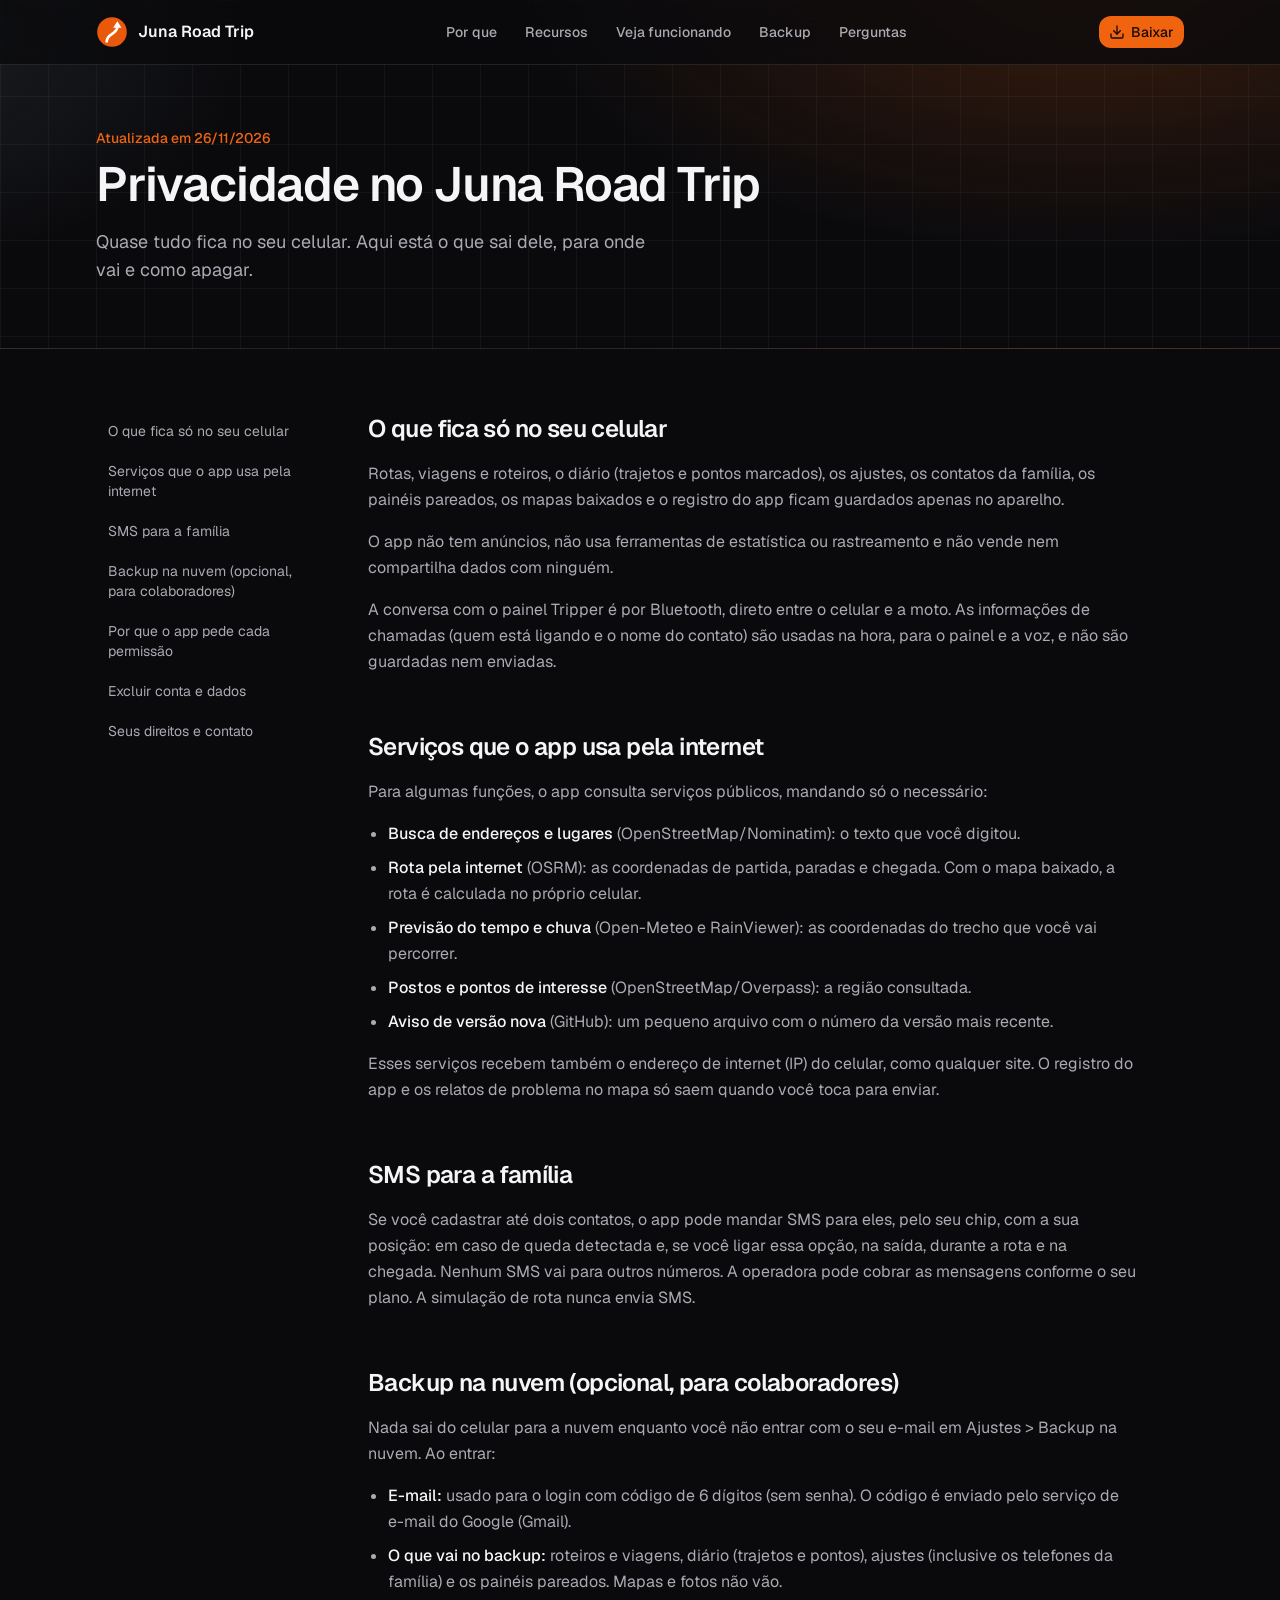
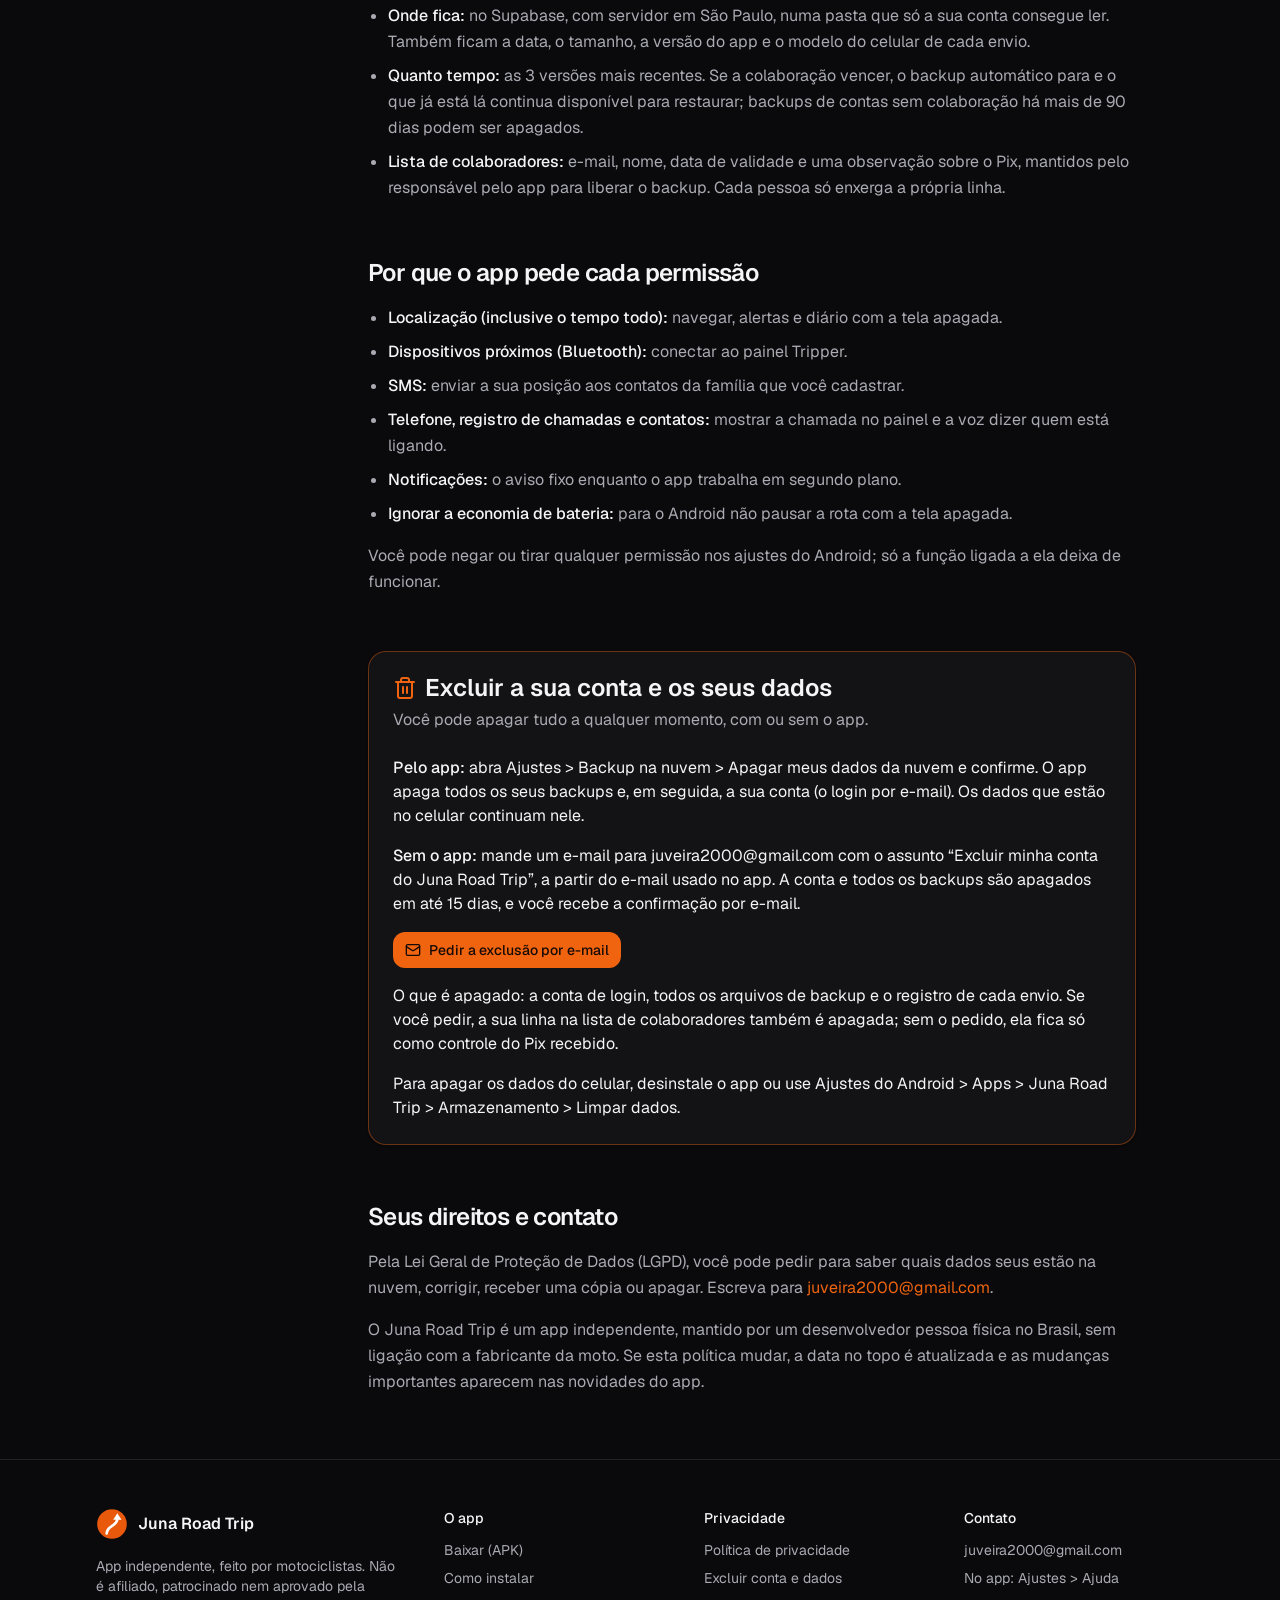
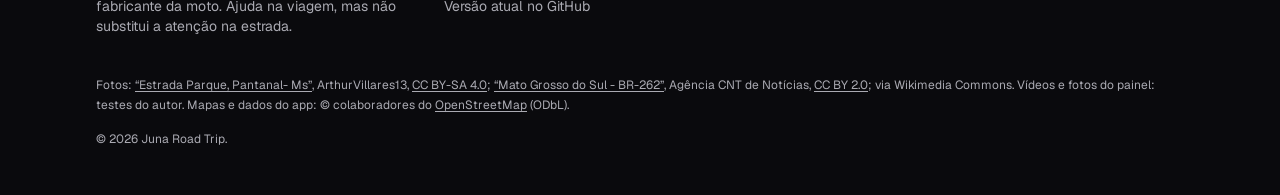
==== privacidade.html @ 1f3a820e "Add files via upload reformulação do layout" ====
<!doctype html>
<html lang="pt-BR" class="dark">
<head>
<meta charset="utf-8">
<meta name="viewport" content="width=device-width, initial-scale=1">
<title>Privacidade — Juna Road Trip</title>
<meta name="description" content="Política de privacidade do app Juna Road Trip e como excluir a sua conta e os seus dados da nuvem.">
<meta name="theme-color" content="#18181b">
<link rel="icon" href="data:image/svg+xml,%3Csvg xmlns='http://www.w3.org/2000/svg' viewBox='0 0 108 108'%3E%3Ccircle cx='54' cy='54' r='50' fill='%23E8590C'/%3E%3Cpath d='M36 86C36 58 72 62 72 36' stroke='%23fff' stroke-width='9' stroke-linecap='round' fill='none'/%3E%3Cpath d='M72 18 86 40H58Z' fill='%23fff'/%3E%3C/svg%3E">
  <script type="module" crossorigin src="./assets/privacidade-BtOsn83S.js"></script>
  <link rel="modulepreload" crossorigin href="./assets/Layout-C4u1vUC3.js">
  <link rel="stylesheet" crossorigin href="./assets/Layout-CtLMhdAZ.css">
</head>
<body>
<div id="root"></div>
<noscript><p style="padding:2rem;font-family:sans-serif">Ative o JavaScript para ler a política. Para excluir a sua conta, escreva para juveira2000@gmail.com com o assunto "Excluir minha conta do Juna Road Trip".</p></noscript>
</body>
</html>
---- assets/Layout-CtLMhdAZ.css ----
@layer properties{@supports (((-webkit-hyphens:none)) and (not (margin-trim:block))) or ((-moz-orient:inline) and (not (color:rgb(from red r g b)))){*,:before,:after,::backdrop{--tw-translate-x:0;--tw-translate-y:0;--tw-translate-z:0;--tw-rotate-x:initial;--tw-rotate-y:initial;--tw-rotate-z:initial;--tw-skew-x:initial;--tw-skew-y:initial;--tw-space-y-reverse:0;--tw-border-style:solid;--tw-leading:initial;--tw-font-weight:initial;--tw-tracking:initial;--tw-shadow:0 0 #0000;--tw-shadow-color:initial;--tw-shadow-alpha:100%;--tw-inset-shadow:0 0 #0000;--tw-inset-shadow-color:initial;--tw-inset-shadow-alpha:100%;--tw-ring-color:initial;--tw-ring-shadow:0 0 #0000;--tw-inset-ring-color:initial;--tw-inset-ring-shadow:0 0 #0000;--tw-ring-inset:initial;--tw-ring-offset-width:0px;--tw-ring-offset-color:#fff;--tw-ring-offset-shadow:0 0 #0000;--tw-outline-style:solid;--tw-blur:initial;--tw-brightness:initial;--tw-contrast:initial;--tw-grayscale:initial;--tw-hue-rotate:initial;--tw-invert:initial;--tw-opacity:initial;--tw-saturate:initial;--tw-sepia:initial;--tw-drop-shadow:initial;--tw-drop-shadow-color:initial;--tw-drop-shadow-alpha:100%;--tw-drop-shadow-size:initial;--tw-backdrop-blur:initial;--tw-backdrop-brightness:initial;--tw-backdrop-contrast:initial;--tw-backdrop-grayscale:initial;--tw-backdrop-hue-rotate:initial;--tw-backdrop-invert:initial;--tw-backdrop-opacity:initial;--tw-backdrop-saturate:initial;--tw-backdrop-sepia:initial;--tw-duration:initial;--tw-scale-x:1;--tw-scale-y:1;--tw-scale-z:1;--tw-content:"";--tw-animation-delay:0s;--tw-animation-direction:normal;--tw-animation-duration:initial;--tw-animation-fill-mode:none;--tw-animation-iteration-count:1;--tw-enter-blur:0;--tw-enter-opacity:1;--tw-enter-rotate:0;--tw-enter-scale:1;--tw-enter-translate-x:0;--tw-enter-translate-y:0;--tw-exit-blur:0;--tw-exit-opacity:1;--tw-exit-rotate:0;--tw-exit-scale:1;--tw-exit-translate-x:0;--tw-exit-translate-y:0}}}@layer theme{:root,:host{--font-mono:ui-monospace, SFMono-Regular, Menlo, Monaco, Consolas, "Liberation Mono", "Courier New", monospace;--color-zinc-800:oklch(27.4% .006 286.033);--color-black:#000;--color-white:#fff;--spacing:.25rem;--container-xs:20rem;--container-sm:24rem;--container-lg:32rem;--container-xl:36rem;--container-2xl:42rem;--container-3xl:48rem;--container-6xl:72rem;--text-xs:.75rem;--text-xs--line-height:calc(1 / .75);--text-sm:.875rem;--text-sm--line-height:calc(1.25 / .875);--text-base:1rem;--text-base--line-height: 1.5 ;--text-lg:1.125rem;--text-lg--line-height:calc(1.75 / 1.125);--text-xl:1.25rem;--text-xl--line-height:calc(1.75 / 1.25);--text-2xl:1.5rem;--text-2xl--line-height:calc(2 / 1.5);--text-3xl:1.875rem;--text-3xl--line-height: 1.2 ;--text-4xl:2.25rem;--text-4xl--line-height:calc(2.5 / 2.25);--text-5xl:3rem;--text-5xl--line-height:1;--text-6xl:3.75rem;--text-6xl--line-height:1;--font-weight-normal:400;--font-weight-medium:500;--font-weight-semibold:600;--tracking-tight:-.025em;--leading-relaxed:1.625;--radius-3xl:1.5rem;--drop-shadow-2xl:0 25px 25px #00000026;--blur-lg:16px;--blur-3xl:64px;--default-transition-duration:.15s;--default-transition-timing-function:cubic-bezier(.4, 0, .2, 1);--default-font-family:"Geist Variable", ui-sans-serif, system-ui, sans-serif;--default-mono-font-family:var(--font-mono)}}@layer base{*,:after,:before,::backdrop{box-sizing:border-box;border:0 solid;margin:0;padding:0}::file-selector-button{box-sizing:border-box;border:0 solid;margin:0;padding:0}html,:host{-webkit-text-size-adjust:100%;tab-size:4;line-height:1.5;font-family:var(--default-font-family,-apple-system, BlinkMacSystemFont, "Segoe UI", Roboto, "Helvetica Neue", "Noto Sans", Arial, sans-serif, "Apple Color Emoji", "Segoe UI Emoji", "Segoe UI Symbol", "Noto Color Emoji");font-feature-settings:var(--default-font-feature-settings,normal);font-variation-settings:var(--default-font-variation-settings,normal);-webkit-tap-highlight-color:transparent}hr{height:0;color:inherit;border-top-width:1px}abbr:where([title]){-webkit-text-decoration:underline dotted;text-decoration:underline dotted}h1,h2,h3,h4,h5,h6{font-size:inherit;font-weight:inherit}a{color:inherit;-webkit-text-decoration:inherit;text-decoration:inherit}b,strong{font-weight:bolder}code,kbd,samp,pre{font-family:var(--default-mono-font-family,ui-monospace, SFMono-Regular, Menlo, Monaco, Consolas, "Liberation Mono", "Courier New", monospace);font-feature-settings:var(--default-mono-font-feature-settings,normal);font-variation-settings:var(--default-mono-font-variation-settings,normal);font-size:1em}small{font-size:80%}sub,sup{vertical-align:baseline;font-size:75%;line-height:0;position:relative}sub{bottom:-.25em}sup{top:-.5em}table{text-indent:0;border-color:inherit;border-collapse:collapse}:-moz-focusring:where(:not(iframe)){outline:auto}progress{vertical-align:baseline}summary{display:list-item}ol,ul,menu{list-style:none}img,svg,video,canvas,audio,iframe,embed,object{vertical-align:middle;display:block}img,video{max-width:100%;height:auto}button,input,select,optgroup,textarea{font:inherit;font-feature-settings:inherit;font-variation-settings:inherit;letter-spacing:inherit;color:inherit;opacity:1;background-color:#0000;border-radius:0}::file-selector-button{font:inherit;font-feature-settings:inherit;font-variation-settings:inherit;letter-spacing:inherit;color:inherit;opacity:1;background-color:#0000;border-radius:0}:where(select:is([multiple],[size])) optgroup{font-weight:bolder}:where(select:is([multiple],[size])) optgroup option{padding-inline-start:20px}::file-selector-button{margin-inline-end:4px}::placeholder{opacity:1}@supports (not ((-webkit-appearance:-apple-pay-button))) or (contain-intrinsic-size:1px){::placeholder{color:currentColor}@supports (color:color-mix(in lab,red,red)){::placeholder{color:color-mix(in oklab,currentcolor 50%,transparent)}}}textarea{resize:vertical}::-webkit-search-decoration{-webkit-appearance:none}::-webkit-date-and-time-value{min-height:1lh;text-align:inherit}::-webkit-datetime-edit{display:inline-flex}::-webkit-datetime-edit-fields-wrapper{padding:0}::-webkit-datetime-edit{padding-block:0}::-webkit-datetime-edit-year-field{padding-block:0}::-webkit-datetime-edit-month-field{padding-block:0}::-webkit-datetime-edit-day-field{padding-block:0}::-webkit-datetime-edit-hour-field{padding-block:0}::-webkit-datetime-edit-minute-field{padding-block:0}::-webkit-datetime-edit-second-field{padding-block:0}::-webkit-datetime-edit-millisecond-field{padding-block:0}::-webkit-datetime-edit-meridiem-field{padding-block:0}::-webkit-calendar-picker-indicator{line-height:1}:-moz-ui-invalid{box-shadow:none}button,input:where([type=button],[type=reset],[type=submit]){appearance:button}::file-selector-button{appearance:button}::-webkit-inner-spin-button{height:auto}::-webkit-outer-spin-button{height:auto}[hidden]:where(:not([hidden=until-found])){display:none!important}*{border-color:var(--border);outline-color:var(--ring)}@supports (color:color-mix(in lab,red,red)){*{outline-color:color-mix(in oklab,var(--ring) 50%,transparent)}}html{scroll-behavior:smooth;scroll-padding-top:5rem}body{background-color:var(--background);color:var(--foreground);-webkit-font-smoothing:antialiased;-moz-osx-font-smoothing:grayscale;font-feature-settings:"ss01","cv11"}::selection{background-color:var(--primary);color:var(--primary-foreground)}}@layer components;@layer utilities{.\@container\/card-header{container:card-header/inline-size}.pointer-events-none{pointer-events:none}.absolute{position:absolute}.fixed{position:fixed}.relative{position:relative}.sticky{position:sticky}.inset-6{inset:calc(var(--spacing) * 6)}.inset-x-0{inset-inline:0}.top-0{top:0}.top-24{top:calc(var(--spacing) * 24)}.z-50{z-index:50}.col-start-2{grid-column-start:2}.row-span-2{grid-row:span 2/span 2}.row-start-1{grid-row-start:1}.mx-auto{margin-inline:auto}.mt-0\.5{margin-top:calc(var(--spacing) * .5)}.mt-1{margin-top:var(--spacing)}.mt-2{margin-top:calc(var(--spacing) * 2)}.mt-3{margin-top:calc(var(--spacing) * 3)}.mt-4{margin-top:calc(var(--spacing) * 4)}.mt-5{margin-top:calc(var(--spacing) * 5)}.mt-6{margin-top:calc(var(--spacing) * 6)}.mt-8{margin-top:calc(var(--spacing) * 8)}.mt-10{margin-top:calc(var(--spacing) * 10)}.mt-12{margin-top:calc(var(--spacing) * 12)}.mt-auto{margin-top:auto}.mb-2{margin-bottom:calc(var(--spacing) * 2)}.mb-3{margin-bottom:calc(var(--spacing) * 3)}.mb-4{margin-bottom:calc(var(--spacing) * 4)}.mb-6{margin-bottom:calc(var(--spacing) * 6)}.block{display:block}.flex{display:flex}.grid{display:grid}.hidden{display:none}.inline-flex{display:inline-flex}.aspect-\[9\/16\]{aspect-ratio:9/16}.aspect-\[16\/10\]{aspect-ratio:16/10}.aspect-square{aspect-ratio:1}.size-4{width:calc(var(--spacing) * 4);height:calc(var(--spacing) * 4)}.size-5{width:calc(var(--spacing) * 5);height:calc(var(--spacing) * 5)}.size-6{width:calc(var(--spacing) * 6);height:calc(var(--spacing) * 6)}.size-8{width:calc(var(--spacing) * 8);height:calc(var(--spacing) * 8)}.size-9{width:calc(var(--spacing) * 9);height:calc(var(--spacing) * 9)}.size-10{width:calc(var(--spacing) * 10);height:calc(var(--spacing) * 10)}.size-11{width:calc(var(--spacing) * 11);height:calc(var(--spacing) * 11)}.size-12{width:calc(var(--spacing) * 12);height:calc(var(--spacing) * 12)}.size-14{width:calc(var(--spacing) * 14);height:calc(var(--spacing) * 14)}.h-6{height:calc(var(--spacing) * 6)}.h-8{height:calc(var(--spacing) * 8)}.h-9{height:calc(var(--spacing) * 9)}.h-10{height:calc(var(--spacing) * 10)}.h-11{height:calc(var(--spacing) * 11)}.h-12{height:calc(var(--spacing) * 12)}.h-16{height:calc(var(--spacing) * 16)}.h-\[calc\(100\%-1px\)\]{height:calc(100% - 1px)}.h-auto{height:auto}.min-h-12{min-height:calc(var(--spacing) * 12)}.w-fit{width:fit-content}.w-full{width:100%}.max-w-2xl{max-width:var(--container-2xl)}.max-w-3xl{max-width:var(--container-3xl)}.max-w-6xl{max-width:var(--container-6xl)}.max-w-\[17rem\]{max-width:17rem}.max-w-\[22rem\]{max-width:22rem}.max-w-lg{max-width:var(--container-lg)}.max-w-sm{max-width:var(--container-sm)}.max-w-xl{max-width:var(--container-xl)}.max-w-xs{max-width:var(--container-xs)}.flex-1{flex:1}.shrink-0{flex-shrink:0}.translate-y-0\.5{--tw-translate-y:calc(var(--spacing) * .5);translate:var(--tw-translate-x) var(--tw-translate-y)}.transform{transform:var(--tw-rotate-x, ) var(--tw-rotate-y, ) var(--tw-rotate-z, ) var(--tw-skew-x, ) var(--tw-skew-y, )}.scroll-mt-20{scroll-margin-top:calc(var(--spacing) * 20)}.scroll-mt-24{scroll-margin-top:calc(var(--spacing) * 24)}.auto-rows-min{grid-auto-rows:min-content}.grid-cols-2{grid-template-columns:repeat(2,minmax(0,1fr))}.grid-rows-\[auto_auto\]{grid-template-rows:auto auto}.flex-col{flex-direction:column}.flex-wrap{flex-wrap:wrap}.place-items-center{place-items:center}.items-center{align-items:center}.items-start{align-items:flex-start}.justify-between{justify-content:space-between}.justify-center{justify-content:center}.justify-start{justify-content:flex-start}.gap-1{gap:var(--spacing)}.gap-1\.5{gap:calc(var(--spacing) * 1.5)}.gap-2{gap:calc(var(--spacing) * 2)}.gap-2\.5{gap:calc(var(--spacing) * 2.5)}.gap-3{gap:calc(var(--spacing) * 3)}.gap-4{gap:calc(var(--spacing) * 4)}.gap-5{gap:calc(var(--spacing) * 5)}.gap-6{gap:calc(var(--spacing) * 6)}.gap-8{gap:calc(var(--spacing) * 8)}.gap-10{gap:calc(var(--spacing) * 10)}.gap-12{gap:calc(var(--spacing) * 12)}:where(.space-y-1>:not(:last-child)){--tw-space-y-reverse:0;margin-block-start:calc(var(--spacing) * var(--tw-space-y-reverse));margin-block-end:calc(var(--spacing) * calc(1 - var(--tw-space-y-reverse)))}:where(.space-y-2>:not(:last-child)){--tw-space-y-reverse:0;margin-block-start:calc(calc(var(--spacing) * 2) * var(--tw-space-y-reverse));margin-block-end:calc(calc(var(--spacing) * 2) * calc(1 - var(--tw-space-y-reverse)))}:where(.space-y-4>:not(:last-child)){--tw-space-y-reverse:0;margin-block-start:calc(calc(var(--spacing) * 4) * var(--tw-space-y-reverse));margin-block-end:calc(calc(var(--spacing) * 4) * calc(1 - var(--tw-space-y-reverse)))}:where(.space-y-5>:not(:last-child)){--tw-space-y-reverse:0;margin-block-start:calc(calc(var(--spacing) * 5) * var(--tw-space-y-reverse));margin-block-end:calc(calc(var(--spacing) * 5) * calc(1 - var(--tw-space-y-reverse)))}:where(.space-y-14>:not(:last-child)){--tw-space-y-reverse:0;margin-block-start:calc(calc(var(--spacing) * 14) * var(--tw-space-y-reverse));margin-block-end:calc(calc(var(--spacing) * 14) * calc(1 - var(--tw-space-y-reverse)))}.self-start{align-self:flex-start}.justify-self-end{justify-self:flex-end}.truncate{text-overflow:ellipsis;white-space:nowrap;overflow:hidden}.overflow-hidden{overflow:hidden}.rounded-2xl{border-radius:calc(var(--radius) + 10px)}.rounded-3xl{border-radius:var(--radius-3xl)}.rounded-\[1\.8rem\]{border-radius:1.8rem}.rounded-\[2\.5rem\]{border-radius:2.5rem}.rounded-full{border-radius:2147483647px}.rounded-lg{border-radius:var(--radius)}.rounded-md{border-radius:calc(var(--radius) - 2px)}.rounded-xl{border-radius:calc(var(--radius) + 4px)}.border{border-style:var(--tw-border-style);border-width:1px}.border-8{border-style:var(--tw-border-style);border-width:8px}.border-\[10px\]{border-style:var(--tw-border-style);border-width:10px}.border-y{border-block-style:var(--tw-border-style);border-block-width:1px}.border-t{border-top-style:var(--tw-border-style);border-top-width:1px}.border-b{border-bottom-style:var(--tw-border-style);border-bottom-width:1px}.border-border{border-color:var(--border)}.border-card{border-color:var(--card)}.border-primary,.border-primary\/40{border-color:var(--primary)}@supports (color:color-mix(in lab,red,red)){.border-primary\/40{border-color:color-mix(in oklab,var(--primary) 40%,transparent)}}.border-transparent{border-color:#0000}.border-zinc-800{border-color:var(--color-zinc-800)}.bg-background,.bg-background\/75{background-color:var(--background)}@supports (color:color-mix(in lab,red,red)){.bg-background\/75{background-color:color-mix(in oklab,var(--background) 75%,transparent)}}.bg-black{background-color:var(--color-black)}.bg-card,.bg-card\/40{background-color:var(--card)}@supports (color:color-mix(in lab,red,red)){.bg-card\/40{background-color:color-mix(in oklab,var(--card) 40%,transparent)}}.bg-destructive,.bg-destructive\/15{background-color:var(--destructive)}@supports (color:color-mix(in lab,red,red)){.bg-destructive\/15{background-color:color-mix(in oklab,var(--destructive) 15%,transparent)}}.bg-muted{background-color:var(--muted)}.bg-primary,.bg-primary\/10{background-color:var(--primary)}@supports (color:color-mix(in lab,red,red)){.bg-primary\/10{background-color:color-mix(in oklab,var(--primary) 10%,transparent)}}.bg-primary\/15{background-color:var(--primary)}@supports (color:color-mix(in lab,red,red)){.bg-primary\/15{background-color:color-mix(in oklab,var(--primary) 15%,transparent)}}.bg-primary\/25{background-color:var(--primary)}@supports (color:color-mix(in lab,red,red)){.bg-primary\/25{background-color:color-mix(in oklab,var(--primary) 25%,transparent)}}.bg-secondary{background-color:var(--secondary)}.bg-transparent{background-color:#0000}.object-cover{object-fit:cover}.p-1{padding:var(--spacing)}.p-4{padding:calc(var(--spacing) * 4)}.p-5{padding:calc(var(--spacing) * 5)}.p-\[3px\]{padding:3px}.px-2{padding-inline:calc(var(--spacing) * 2)}.px-3{padding-inline:calc(var(--spacing) * 3)}.px-4{padding-inline:calc(var(--spacing) * 4)}.px-5{padding-inline:calc(var(--spacing) * 5)}.px-6{padding-inline:calc(var(--spacing) * 6)}.px-7{padding-inline:calc(var(--spacing) * 7)}.py-0\.5{padding-block:calc(var(--spacing) * .5)}.py-1{padding-block:var(--spacing)}.py-2{padding-block:calc(var(--spacing) * 2)}.py-3{padding-block:calc(var(--spacing) * 3)}.py-4{padding-block:calc(var(--spacing) * 4)}.py-5{padding-block:calc(var(--spacing) * 5)}.py-6{padding-block:calc(var(--spacing) * 6)}.py-12{padding-block:calc(var(--spacing) * 12)}.py-16{padding-block:calc(var(--spacing) * 16)}.py-20{padding-block:calc(var(--spacing) * 20)}.pt-0{padding-top:0}.pt-28{padding-top:calc(var(--spacing) * 28)}.pt-32{padding-top:calc(var(--spacing) * 32)}.pb-4{padding-bottom:calc(var(--spacing) * 4)}.pb-16{padding-bottom:calc(var(--spacing) * 16)}.pb-20{padding-bottom:calc(var(--spacing) * 20)}.text-center{text-align:center}.text-left{text-align:left}.font-mono{font-family:var(--font-mono)}.text-2xl{font-size:var(--text-2xl);line-height:var(--tw-leading,var(--text-2xl--line-height))}.text-3xl{font-size:var(--text-3xl);line-height:var(--tw-leading,var(--text-3xl--line-height))}.text-4xl{font-size:var(--text-4xl);line-height:var(--tw-leading,var(--text-4xl--line-height))}.text-base{font-size:var(--text-base);line-height:var(--tw-leading,var(--text-base--line-height))}.text-lg{font-size:var(--text-lg);line-height:var(--tw-leading,var(--text-lg--line-height))}.text-sm{font-size:var(--text-sm);line-height:var(--tw-leading,var(--text-sm--line-height))}.text-xs{font-size:var(--text-xs);line-height:var(--tw-leading,var(--text-xs--line-height))}.leading-none{--tw-leading:1;line-height:1}.leading-relaxed{--tw-leading:var(--leading-relaxed);line-height:var(--leading-relaxed)}.font-medium{--tw-font-weight:var(--font-weight-medium);font-weight:var(--font-weight-medium)}.font-normal{--tw-font-weight:var(--font-weight-normal);font-weight:var(--font-weight-normal)}.font-semibold{--tw-font-weight:var(--font-weight-semibold);font-weight:var(--font-weight-semibold)}.tracking-tight{--tw-tracking:var(--tracking-tight);letter-spacing:var(--tracking-tight)}.text-balance{text-wrap:balance}.text-pretty{text-wrap:pretty}.break-all{word-break:break-all}.whitespace-nowrap{white-space:nowrap}.text-card-foreground{color:var(--card-foreground)}.text-destructive{color:var(--destructive)}.text-foreground,.text-foreground\/60{color:var(--foreground)}@supports (color:color-mix(in lab,red,red)){.text-foreground\/60{color:color-mix(in oklab,var(--foreground) 60%,transparent)}}.text-foreground\/80{color:var(--foreground)}@supports (color:color-mix(in lab,red,red)){.text-foreground\/80{color:color-mix(in oklab,var(--foreground) 80%,transparent)}}.text-muted-foreground{color:var(--muted-foreground)}.text-primary{color:var(--primary)}.text-primary-foreground{color:var(--primary-foreground)}.text-secondary-foreground{color:var(--secondary-foreground)}.text-white{color:var(--color-white)}.underline{text-decoration-line:underline}.underline-offset-2{text-underline-offset:2px}.underline-offset-4{text-underline-offset:4px}.shadow-2xl{--tw-shadow:0 25px 50px -12px var(--tw-shadow-color,#00000040);box-shadow:var(--tw-inset-shadow),var(--tw-inset-ring-shadow),var(--tw-ring-offset-shadow),var(--tw-ring-shadow),var(--tw-shadow)}.shadow-sm{--tw-shadow:0 1px 3px 0 var(--tw-shadow-color,#0000001a), 0 1px 2px -1px var(--tw-shadow-color,#0000001a);box-shadow:var(--tw-inset-shadow),var(--tw-inset-ring-shadow),var(--tw-ring-offset-shadow),var(--tw-ring-shadow),var(--tw-shadow)}.shadow-xs{--tw-shadow:0 1px 2px 0 var(--tw-shadow-color,#0000000d);box-shadow:var(--tw-inset-shadow),var(--tw-inset-ring-shadow),var(--tw-ring-offset-shadow),var(--tw-ring-shadow),var(--tw-shadow)}.ring-1{--tw-ring-shadow:var(--tw-ring-inset, ) 0 0 0 calc(1px + var(--tw-ring-offset-width)) var(--tw-ring-color,currentcolor);box-shadow:var(--tw-inset-shadow),var(--tw-inset-ring-shadow),var(--tw-ring-offset-shadow),var(--tw-ring-shadow),var(--tw-shadow)}.ring-primary\/40{--tw-ring-color:var(--primary)}@supports (color:color-mix(in lab,red,red)){.ring-primary\/40{--tw-ring-color:color-mix(in oklab, var(--primary) 40%, transparent)}}.ring-white\/10{--tw-ring-color:#ffffff1a}@supports (color:color-mix(in lab,red,red)){.ring-white\/10{--tw-ring-color:color-mix(in oklab, var(--color-white) 10%, transparent)}}.outline{outline-style:var(--tw-outline-style);outline-width:1px}.blur-3xl{--tw-blur:blur(var(--blur-3xl));filter:var(--tw-blur, ) var(--tw-brightness, ) var(--tw-contrast, ) var(--tw-grayscale, ) var(--tw-hue-rotate, ) var(--tw-invert, ) var(--tw-saturate, ) var(--tw-sepia, ) var(--tw-drop-shadow, )}.drop-shadow-2xl{--tw-drop-shadow-size:drop-shadow(0 25px 25px var(--tw-drop-shadow-color,#00000026));--tw-drop-shadow:drop-shadow(var(--drop-shadow-2xl));filter:var(--tw-blur, ) var(--tw-brightness, ) var(--tw-contrast, ) var(--tw-grayscale, ) var(--tw-hue-rotate, ) var(--tw-invert, ) var(--tw-saturate, ) var(--tw-sepia, ) var(--tw-drop-shadow, )}.backdrop-blur-lg{--tw-backdrop-blur:blur(var(--blur-lg));-webkit-backdrop-filter:var(--tw-backdrop-blur, ) var(--tw-backdrop-brightness, ) var(--tw-backdrop-contrast, ) var(--tw-backdrop-grayscale, ) var(--tw-backdrop-hue-rotate, ) var(--tw-backdrop-invert, ) var(--tw-backdrop-opacity, ) var(--tw-backdrop-saturate, ) var(--tw-backdrop-sepia, );backdrop-filter:var(--tw-backdrop-blur, ) var(--tw-backdrop-brightness, ) var(--tw-backdrop-contrast, ) var(--tw-backdrop-grayscale, ) var(--tw-backdrop-hue-rotate, ) var(--tw-backdrop-invert, ) var(--tw-backdrop-opacity, ) var(--tw-backdrop-saturate, ) var(--tw-backdrop-sepia, )}.transition-\[color\,box-shadow\]{transition-property:color,box-shadow;transition-timing-function:var(--tw-ease,var(--default-transition-timing-function));transition-duration:var(--tw-duration,var(--default-transition-duration))}.transition-all{transition-property:all;transition-timing-function:var(--tw-ease,var(--default-transition-timing-function));transition-duration:var(--tw-duration,var(--default-transition-duration))}.transition-colors{transition-property:color,background-color,border-color,outline-color,text-decoration-color,fill,stroke,--tw-gradient-from,--tw-gradient-via,--tw-gradient-to;transition-timing-function:var(--tw-ease,var(--default-transition-timing-function));transition-duration:var(--tw-duration,var(--default-transition-duration))}.transition-transform{transition-property:transform,translate,scale,rotate;transition-timing-function:var(--tw-ease,var(--default-transition-timing-function));transition-duration:var(--tw-duration,var(--default-transition-duration))}.duration-200{--tw-duration:.2s;transition-duration:.2s}.outline-none{--tw-outline-style:none;outline-style:none}@media(hover:hover){:is(:where(.group):hover .group-hover\:scale-110){--tw-scale-x:110%;--tw-scale-y:110%;--tw-scale-z:110%;scale:var(--tw-scale-x) var(--tw-scale-y)}}:is(:where(.group\/tabs)[data-orientation=horizontal] .group-data-\[orientation\=horizontal\]\/tabs\:h-9){height:calc(var(--spacing) * 9)}:is(:where(.group\/tabs)[data-orientation=vertical] .group-data-\[orientation\=vertical\]\/tabs\:h-fit){height:fit-content}:is(:where(.group\/tabs)[data-orientation=vertical] .group-data-\[orientation\=vertical\]\/tabs\:w-full){width:100%}:is(:where(.group\/tabs)[data-orientation=vertical] .group-data-\[orientation\=vertical\]\/tabs\:flex-col){flex-direction:column}:is(:where(.group\/tabs)[data-orientation=vertical] .group-data-\[orientation\=vertical\]\/tabs\:justify-start){justify-content:flex-start}:is(:where(.group\/tabs-list)[data-variant=line] .group-data-\[variant\=line\]\/tabs-list\:bg-transparent){background-color:#0000}.after\:absolute:after{content:var(--tw-content);position:absolute}.after\:bg-foreground:after{content:var(--tw-content);background-color:var(--foreground)}.after\:opacity-0:after{content:var(--tw-content);opacity:0}.after\:transition-opacity:after{content:var(--tw-content);transition-property:opacity;transition-timing-function:var(--tw-ease,var(--default-transition-timing-function));transition-duration:var(--tw-duration,var(--default-transition-duration))}:is(:where(.group\/tabs)[data-orientation=horizontal] .group-data-\[orientation\=horizontal\]\/tabs\:after\:inset-x-0):after{content:var(--tw-content);inset-inline:0}:is(:where(.group\/tabs)[data-orientation=horizontal] .group-data-\[orientation\=horizontal\]\/tabs\:after\:bottom-\[-5px\]):after{content:var(--tw-content);bottom:-5px}:is(:where(.group\/tabs)[data-orientation=horizontal] .group-data-\[orientation\=horizontal\]\/tabs\:after\:h-0\.5):after{content:var(--tw-content);height:calc(var(--spacing) * .5)}:is(:where(.group\/tabs)[data-orientation=vertical] .group-data-\[orientation\=vertical\]\/tabs\:after\:inset-y-0):after{content:var(--tw-content);inset-block:0}:is(:where(.group\/tabs)[data-orientation=vertical] .group-data-\[orientation\=vertical\]\/tabs\:after\:-right-1):after{content:var(--tw-content);right:calc(var(--spacing) * -1)}:is(:where(.group\/tabs)[data-orientation=vertical] .group-data-\[orientation\=vertical\]\/tabs\:after\:w-0\.5):after{content:var(--tw-content);width:calc(var(--spacing) * .5)}.last\:border-b-0:last-child{border-bottom-style:var(--tw-border-style);border-bottom-width:0}@media(hover:hover){.hover\:border-primary\/50:hover{border-color:var(--primary)}@supports (color:color-mix(in lab,red,red)){.hover\:border-primary\/50:hover{border-color:color-mix(in oklab,var(--primary) 50%,transparent)}}.hover\:bg-accent:hover{background-color:var(--accent)}.hover\:bg-destructive\/90:hover{background-color:var(--destructive)}@supports (color:color-mix(in lab,red,red)){.hover\:bg-destructive\/90:hover{background-color:color-mix(in oklab,var(--destructive) 90%,transparent)}}.hover\:bg-primary\/90:hover{background-color:var(--primary)}@supports (color:color-mix(in lab,red,red)){.hover\:bg-primary\/90:hover{background-color:color-mix(in oklab,var(--primary) 90%,transparent)}}.hover\:bg-secondary\/80:hover{background-color:var(--secondary)}@supports (color:color-mix(in lab,red,red)){.hover\:bg-secondary\/80:hover{background-color:color-mix(in oklab,var(--secondary) 80%,transparent)}}.hover\:text-accent-foreground:hover{color:var(--accent-foreground)}.hover\:text-foreground:hover{color:var(--foreground)}.hover\:underline:hover{text-decoration-line:underline}}.focus-visible\:border-ring:focus-visible{border-color:var(--ring)}.focus-visible\:ring-\[3px\]:focus-visible{--tw-ring-shadow:var(--tw-ring-inset, ) 0 0 0 calc(3px + var(--tw-ring-offset-width)) var(--tw-ring-color,currentcolor);box-shadow:var(--tw-inset-shadow),var(--tw-inset-ring-shadow),var(--tw-ring-offset-shadow),var(--tw-ring-shadow),var(--tw-shadow)}.focus-visible\:ring-destructive\/20:focus-visible{--tw-ring-color:var(--destructive)}@supports (color:color-mix(in lab,red,red)){.focus-visible\:ring-destructive\/20:focus-visible{--tw-ring-color:color-mix(in oklab, var(--destructive) 20%, transparent)}}.focus-visible\:ring-ring\/50:focus-visible{--tw-ring-color:var(--ring)}@supports (color:color-mix(in lab,red,red)){.focus-visible\:ring-ring\/50:focus-visible{--tw-ring-color:color-mix(in oklab, var(--ring) 50%, transparent)}}.focus-visible\:outline-1:focus-visible{outline-style:var(--tw-outline-style);outline-width:1px}.focus-visible\:outline-ring:focus-visible{outline-color:var(--ring)}.disabled\:pointer-events-none:disabled{pointer-events:none}.disabled\:opacity-50:disabled{opacity:.5}.has-data-\[slot\=card-action\]\:grid-cols-\[1fr_auto\]:has([data-slot=card-action]){grid-template-columns:1fr auto}.has-\[\>svg\]\:px-1\.5:has(>svg){padding-inline:calc(var(--spacing) * 1.5)}.has-\[\>svg\]\:px-2\.5:has(>svg){padding-inline:calc(var(--spacing) * 2.5)}.has-\[\>svg\]\:px-3:has(>svg){padding-inline:calc(var(--spacing) * 3)}.has-\[\>svg\]\:px-4:has(>svg){padding-inline:calc(var(--spacing) * 4)}.has-\[\>svg\]\:px-5:has(>svg){padding-inline:calc(var(--spacing) * 5)}.aria-invalid\:border-destructive[aria-invalid=true]{border-color:var(--destructive)}.aria-invalid\:ring-destructive\/20[aria-invalid=true]{--tw-ring-color:var(--destructive)}@supports (color:color-mix(in lab,red,red)){.aria-invalid\:ring-destructive\/20[aria-invalid=true]{--tw-ring-color:color-mix(in oklab, var(--destructive) 20%, transparent)}}.data-\[orientation\=horizontal\]\:flex-col[data-orientation=horizontal]{flex-direction:column}.data-\[state\=active\]\:bg-background[data-state=active]{background-color:var(--background)}.data-\[state\=active\]\:text-foreground[data-state=active]{color:var(--foreground)}:is(:where(.group\/tabs-list)[data-variant=default] .group-data-\[variant\=default\]\/tabs-list\:data-\[state\=active\]\:shadow-sm)[data-state=active]{--tw-shadow:0 1px 3px 0 var(--tw-shadow-color,#0000001a), 0 1px 2px -1px var(--tw-shadow-color,#0000001a);box-shadow:var(--tw-inset-shadow),var(--tw-inset-ring-shadow),var(--tw-ring-offset-shadow),var(--tw-ring-shadow),var(--tw-shadow)}:is(:where(.group\/tabs-list)[data-variant=line] .group-data-\[variant\=line\]\/tabs-list\:data-\[state\=active\]\:bg-transparent)[data-state=active]{background-color:#0000}:is(:where(.group\/tabs-list)[data-variant=line] .group-data-\[variant\=line\]\/tabs-list\:data-\[state\=active\]\:shadow-none)[data-state=active]{--tw-shadow:0 0 #0000;box-shadow:var(--tw-inset-shadow),var(--tw-inset-ring-shadow),var(--tw-ring-offset-shadow),var(--tw-ring-shadow),var(--tw-shadow)}:is(:where(.group\/tabs-list)[data-variant=line] .group-data-\[variant\=line\]\/tabs-list\:data-\[state\=active\]\:after\:opacity-100)[data-state=active]:after{content:var(--tw-content);opacity:1}.data-\[state\=closed\]\:animate-accordion-up[data-state=closed]{animation:accordion-up var(--tw-animation-duration,var(--tw-duration,.2s))var(--tw-ease,ease-out)var(--tw-animation-delay,0s)var(--tw-animation-iteration-count,1)var(--tw-animation-direction,normal)var(--tw-animation-fill-mode,none)}.data-\[state\=inactive\]\:hidden[data-state=inactive]{display:none}.data-\[state\=open\]\:animate-accordion-down[data-state=open]{animation:accordion-down var(--tw-animation-duration,var(--tw-duration,.2s))var(--tw-ease,ease-out)var(--tw-animation-delay,0s)var(--tw-animation-iteration-count,1)var(--tw-animation-direction,normal)var(--tw-animation-fill-mode,none)}.data-\[variant\=line\]\:rounded-none[data-variant=line]{border-radius:0}@media(min-width:40rem){.sm\:col-span-2{grid-column:span 2/span 2}.sm\:inline-flex{display:inline-flex}.sm\:grid-cols-2{grid-template-columns:repeat(2,minmax(0,1fr))}.sm\:grid-cols-3{grid-template-columns:repeat(3,minmax(0,1fr))}.sm\:grid-cols-4{grid-template-columns:repeat(4,minmax(0,1fr))}.sm\:flex-row{flex-direction:row}.sm\:px-8{padding-inline:calc(var(--spacing) * 8)}.sm\:py-28{padding-block:calc(var(--spacing) * 28)}.sm\:text-4xl{font-size:var(--text-4xl);line-height:var(--tw-leading,var(--text-4xl--line-height))}.sm\:text-5xl{font-size:var(--text-5xl);line-height:var(--tw-leading,var(--text-5xl--line-height))}.sm\:text-xl{font-size:var(--text-xl);line-height:var(--tw-leading,var(--text-xl--line-height))}}@media(min-width:48rem){.md\:flex{display:flex}.md\:hidden{display:none}.md\:grid-cols-3{grid-template-columns:repeat(3,minmax(0,1fr))}.md\:grid-cols-\[1\.4fr_1fr_1fr_1fr\]{grid-template-columns:1.4fr 1fr 1fr 1fr}.md\:grid-cols-\[1fr_auto\]{grid-template-columns:1fr auto}}@media(min-width:64rem){.lg\:sticky{position:sticky}.lg\:top-24{top:calc(var(--spacing) * 24)}.lg\:block{display:block}.lg\:grid-cols-\[1\.1fr_1fr\]{grid-template-columns:1.1fr 1fr}.lg\:grid-cols-\[1\.2fr_1fr\]{grid-template-columns:1.2fr 1fr}.lg\:grid-cols-\[1fr_1\.1fr\]{grid-template-columns:1fr 1.1fr}.lg\:grid-cols-\[1fr_1\.2fr\]{grid-template-columns:1fr 1.2fr}.lg\:grid-cols-\[1fr_1\.6fr\]{grid-template-columns:1fr 1.6fr}.lg\:grid-cols-\[1fr_22rem\]{grid-template-columns:1fr 22rem}.lg\:grid-cols-\[14rem_1fr\]{grid-template-columns:14rem 1fr}.lg\:flex-row{flex-direction:row}.lg\:items-center{align-items:center}.lg\:items-end{align-items:flex-end}.lg\:justify-between{justify-content:space-between}.lg\:self-start{align-self:flex-start}.lg\:pt-36{padding-top:calc(var(--spacing) * 36)}.lg\:pb-28{padding-bottom:calc(var(--spacing) * 28)}.lg\:text-6xl{font-size:var(--text-6xl);line-height:var(--tw-leading,var(--text-6xl--line-height))}}.dark\:border-input:is(.dark *){border-color:var(--input)}.dark\:bg-destructive\/60:is(.dark *){background-color:var(--destructive)}@supports (color:color-mix(in lab,red,red)){.dark\:bg-destructive\/60:is(.dark *){background-color:color-mix(in oklab,var(--destructive) 60%,transparent)}}.dark\:bg-input\/30:is(.dark *){background-color:var(--input)}@supports (color:color-mix(in lab,red,red)){.dark\:bg-input\/30:is(.dark *){background-color:color-mix(in oklab,var(--input) 30%,transparent)}}.dark\:text-muted-foreground:is(.dark *){color:var(--muted-foreground)}@media(hover:hover){.dark\:hover\:bg-accent\/50:is(.dark *):hover{background-color:var(--accent)}@supports (color:color-mix(in lab,red,red)){.dark\:hover\:bg-accent\/50:is(.dark *):hover{background-color:color-mix(in oklab,var(--accent) 50%,transparent)}}.dark\:hover\:bg-input\/50:is(.dark *):hover{background-color:var(--input)}@supports (color:color-mix(in lab,red,red)){.dark\:hover\:bg-input\/50:is(.dark *):hover{background-color:color-mix(in oklab,var(--input) 50%,transparent)}}.dark\:hover\:text-foreground:is(.dark *):hover{color:var(--foreground)}}.dark\:focus-visible\:ring-destructive\/40:is(.dark *):focus-visible{--tw-ring-color:var(--destructive)}@supports (color:color-mix(in lab,red,red)){.dark\:focus-visible\:ring-destructive\/40:is(.dark *):focus-visible{--tw-ring-color:color-mix(in oklab, var(--destructive) 40%, transparent)}}.dark\:aria-invalid\:ring-destructive\/40:is(.dark *)[aria-invalid=true]{--tw-ring-color:var(--destructive)}@supports (color:color-mix(in lab,red,red)){.dark\:aria-invalid\:ring-destructive\/40:is(.dark *)[aria-invalid=true]{--tw-ring-color:color-mix(in oklab, var(--destructive) 40%, transparent)}}.dark\:data-\[state\=active\]\:border-input:is(.dark *)[data-state=active]{border-color:var(--input)}.dark\:data-\[state\=active\]\:bg-input\/30:is(.dark *)[data-state=active]{background-color:var(--input)}@supports (color:color-mix(in lab,red,red)){.dark\:data-\[state\=active\]\:bg-input\/30:is(.dark *)[data-state=active]{background-color:color-mix(in oklab,var(--input) 30%,transparent)}}.dark\:data-\[state\=active\]\:text-foreground:is(.dark *)[data-state=active]{color:var(--foreground)}:is(:where(.group\/tabs-list)[data-variant=line] .dark\:group-data-\[variant\=line\]\/tabs-list\:data-\[state\=active\]\:border-transparent:is(.dark *))[data-state=active]{border-color:#0000}:is(:where(.group\/tabs-list)[data-variant=line] .dark\:group-data-\[variant\=line\]\/tabs-list\:data-\[state\=active\]\:bg-transparent:is(.dark *))[data-state=active]{background-color:#0000}.\[\&_b\]\:font-medium b{--tw-font-weight:var(--font-weight-medium);font-weight:var(--font-weight-medium)}.\[\&_b\]\:text-foreground b{color:var(--foreground)}.\[\&_li\]\:mt-2 li{margin-top:calc(var(--spacing) * 2)}.\[\&_p\+p\]\:mt-4 p+p,.\[\&_p\+ul\]\:mt-4 p+ul{margin-top:calc(var(--spacing) * 4)}.\[\&_svg\]\:pointer-events-none svg{pointer-events:none}.\[\&_svg\]\:shrink-0 svg{flex-shrink:0}.\[\&_svg\:not\(\[class\*\=\'size-\'\]\)\]\:size-3 svg:not([class*=size-]){width:calc(var(--spacing) * 3);height:calc(var(--spacing) * 3)}.\[\&_svg\:not\(\[class\*\=\'size-\'\]\)\]\:size-4 svg:not([class*=size-]){width:calc(var(--spacing) * 4);height:calc(var(--spacing) * 4)}.\[\&_svg\:not\(\[class\*\=\'size-\'\]\)\]\:size-5 svg:not([class*=size-]){width:calc(var(--spacing) * 5);height:calc(var(--spacing) * 5)}.\[\&_ul\]\:list-disc ul{list-style-type:disc}.\[\&_ul\]\:pl-5 ul{padding-left:calc(var(--spacing) * 5)}.\[\&_ul\+p\]\:mt-4 ul+p{margin-top:calc(var(--spacing) * 4)}.\[\.border-b\]\:pb-6.border-b{padding-bottom:calc(var(--spacing) * 6)}.\[\.border-t\]\:pt-6.border-t{padding-top:calc(var(--spacing) * 6)}.\[\&\>svg\]\:pointer-events-none>svg{pointer-events:none}.\[\&\>svg\]\:size-3>svg{width:calc(var(--spacing) * 3);height:calc(var(--spacing) * 3)}.\[\&\[data-state\=open\]\>svg\]\:rotate-180[data-state=open]>svg{rotate:180deg}@media(hover:hover){a.\[a\&\]\:hover\:bg-accent:hover{background-color:var(--accent)}a.\[a\&\]\:hover\:bg-destructive\/90:hover{background-color:var(--destructive)}@supports (color:color-mix(in lab,red,red)){a.\[a\&\]\:hover\:bg-destructive\/90:hover{background-color:color-mix(in oklab,var(--destructive) 90%,transparent)}}a.\[a\&\]\:hover\:bg-primary\/90:hover{background-color:var(--primary)}@supports (color:color-mix(in lab,red,red)){a.\[a\&\]\:hover\:bg-primary\/90:hover{background-color:color-mix(in oklab,var(--primary) 90%,transparent)}}a.\[a\&\]\:hover\:bg-secondary\/90:hover{background-color:var(--secondary)}@supports (color:color-mix(in lab,red,red)){a.\[a\&\]\:hover\:bg-secondary\/90:hover{background-color:color-mix(in oklab,var(--secondary) 90%,transparent)}}a.\[a\&\]\:hover\:text-accent-foreground:hover{color:var(--accent-foreground)}a.\[a\&\]\:hover\:underline:hover{text-decoration-line:underline}}}@property --tw-animation-delay{syntax:"*";inherits:false;initial-value:0s}@property --tw-animation-direction{syntax:"*";inherits:false;initial-value:normal}@property --tw-animation-duration{syntax:"*";inherits:false}@property --tw-animation-fill-mode{syntax:"*";inherits:false;initial-value:none}@property --tw-animation-iteration-count{syntax:"*";inherits:false;initial-value:1}@property --tw-enter-blur{syntax:"*";inherits:false;initial-value:0}@property --tw-enter-opacity{syntax:"*";inherits:false;initial-value:1}@property --tw-enter-rotate{syntax:"*";inherits:false;initial-value:0}@property --tw-enter-scale{syntax:"*";inherits:false;initial-value:1}@property --tw-enter-translate-x{syntax:"*";inherits:false;initial-value:0}@property --tw-enter-translate-y{syntax:"*";inherits:false;initial-value:0}@property --tw-exit-blur{syntax:"*";inherits:false;initial-value:0}@property --tw-exit-opacity{syntax:"*";inherits:false;initial-value:1}@property --tw-exit-rotate{syntax:"*";inherits:false;initial-value:0}@property --tw-exit-scale{syntax:"*";inherits:false;initial-value:1}@property --tw-exit-translate-x{syntax:"*";inherits:false;initial-value:0}@property --tw-exit-translate-y{syntax:"*";inherits:false;initial-value:0}@font-face{font-family:Geist Variable;font-style:normal;font-display:swap;font-weight:100 900;src:url(./geist-cyrillic-ext-wght-normal-DjL33-gN.woff2)format("woff2-variations");unicode-range:U+460-52F,U+1C80-1C8A,U+20B4,U+2DE0-2DFF,U+A640-A69F,U+FE2E-FE2F}@font-face{font-family:Geist Variable;font-style:normal;font-display:swap;font-weight:100 900;src:url(./geist-cyrillic-wght-normal-BEAKL7Jp.woff2)format("woff2-variations");unicode-range:U+301,U+400-45F,U+490-491,U+4B0-4B1,U+2116}@font-face{font-family:Geist Variable;font-style:normal;font-display:swap;font-weight:100 900;src:url(./geist-vietnamese-wght-normal-6IgcOCM7.woff2)format("woff2-variations");unicode-range:U+102-103,U+110-111,U+128-129,U+168-169,U+1A0-1A1,U+1AF-1B0,U+300-301,U+303-304,U+308-309,U+323,U+329,U+1EA0-1EF9,U+20AB}@font-face{font-family:Geist Variable;font-style:normal;font-display:swap;font-weight:100 900;src:url(./geist-latin-ext-wght-normal-DC-KSUi6.woff2)format("woff2-variations");unicode-range:U+100-2BA,U+2BD-2C5,U+2C7-2CC,U+2CE-2D7,U+2DD-2FF,U+304,U+308,U+329,U+1D00-1DBF,U+1E00-1E9F,U+1EF2-1EFF,U+2020,U+20A0-20AB,U+20AD-20C0,U+2113,U+2C60-2C7F,U+A720-A7FF}@font-face{font-family:Geist Variable;font-style:normal;font-display:swap;font-weight:100 900;src:url(./geist-latin-wght-normal-BgDaEnEv.woff2)format("woff2-variations");unicode-range:U+??,U+131,U+152-153,U+2BB-2BC,U+2C6,U+2DA,U+2DC,U+304,U+308,U+329,U+2000-206F,U+20AC,U+2122,U+2191,U+2193,U+2212,U+2215,U+FEFF,U+FFFD}:root{--radius:.875rem;--background:oklch(14.5% .006 285);--foreground:oklch(97% .003 286);--card:oklch(19% .006 285);--card-foreground:oklch(97% .003 286);--popover:oklch(19% .006 285);--popover-foreground:oklch(97% .003 286);--primary:oklch(67% .19 44);--primary-foreground:oklch(16% .02 45);--secondary:oklch(25% .008 285);--secondary-foreground:oklch(97% .003 286);--muted:oklch(24% .006 285);--muted-foreground:oklch(74% .012 286);--accent:oklch(26% .01 285);--accent-foreground:oklch(97% .003 286);--destructive:oklch(65% .2 25);--border:oklch(100% 0 0/.1);--input:oklch(100% 0 0/.14);--ring:oklch(67% .19 44);--trip:oklch(91% .035 230);--trip-ink:oklch(27% .01 250)}@media(prefers-reduced-motion:reduce){html{scroll-behavior:auto}*,:before,:after{transition-duration:.01ms!important;animation-duration:.01ms!important}}.hero-bg{background-image:radial-gradient(60rem 30rem at 85% -10%,#f0641038,#0000 60%),radial-gradient(40rem 24rem at -10% 10%,#cbe6f41a,#0000 60%),linear-gradient(90deg,#ffffff0a 1px,#0000 1px),linear-gradient(#ffffff0a 1px,#0000 1px);background-size:auto,auto,48px 48px,48px 48px}@property --tw-translate-x{syntax:"*";inherits:false;initial-value:0}@property --tw-translate-y{syntax:"*";inherits:false;initial-value:0}@property --tw-translate-z{syntax:"*";inherits:false;initial-value:0}@property --tw-rotate-x{syntax:"*";inherits:false}@property --tw-rotate-y{syntax:"*";inherits:false}@property --tw-rotate-z{syntax:"*";inherits:false}@property --tw-skew-x{syntax:"*";inherits:false}@property --tw-skew-y{syntax:"*";inherits:false}@property --tw-space-y-reverse{syntax:"*";inherits:false;initial-value:0}@property --tw-border-style{syntax:"*";inherits:false;initial-value:solid}@property --tw-leading{syntax:"*";inherits:false}@property --tw-font-weight{syntax:"*";inherits:false}@property --tw-tracking{syntax:"*";inherits:false}@property --tw-shadow{syntax:"*";inherits:false;initial-value:0 0 #0000}@property --tw-shadow-color{syntax:"*";inherits:false}@property --tw-shadow-alpha{syntax:"<percentage>";inherits:false;initial-value:100%}@property --tw-inset-shadow{syntax:"*";inherits:false;initial-value:0 0 #0000}@property --tw-inset-shadow-color{syntax:"*";inherits:false}@property --tw-inset-shadow-alpha{syntax:"<percentage>";inherits:false;initial-value:100%}@property --tw-ring-color{syntax:"*";inherits:false}@property --tw-ring-shadow{syntax:"*";inherits:false;initial-value:0 0 #0000}@property --tw-inset-ring-color{syntax:"*";inherits:false}@property --tw-inset-ring-shadow{syntax:"*";inherits:false;initial-value:0 0 #0000}@property --tw-ring-inset{syntax:"*";inherits:false}@property --tw-ring-offset-width{syntax:"<length>";inherits:false;initial-value:0}@property --tw-ring-offset-color{syntax:"*";inherits:false;initial-value:#fff}@property --tw-ring-offset-shadow{syntax:"*";inherits:false;initial-value:0 0 #0000}@property --tw-outline-style{syntax:"*";inherits:false;initial-value:solid}@property --tw-blur{syntax:"*";inherits:false}@property --tw-brightness{syntax:"*";inherits:false}@property --tw-contrast{syntax:"*";inherits:false}@property --tw-grayscale{syntax:"*";inherits:false}@property --tw-hue-rotate{syntax:"*";inherits:false}@property --tw-invert{syntax:"*";inherits:false}@property --tw-opacity{syntax:"*";inherits:false}@property --tw-saturate{syntax:"*";inherits:false}@property --tw-sepia{syntax:"*";inherits:false}@property --tw-drop-shadow{syntax:"*";inherits:false}@property --tw-drop-shadow-color{syntax:"*";inherits:false}@property --tw-drop-shadow-alpha{syntax:"<percentage>";inherits:false;initial-value:100%}@property --tw-drop-shadow-size{syntax:"*";inherits:false}@property --tw-backdrop-blur{syntax:"*";inherits:false}@property --tw-backdrop-brightness{syntax:"*";inherits:false}@property --tw-backdrop-contrast{syntax:"*";inherits:false}@property --tw-backdrop-grayscale{syntax:"*";inherits:false}@property --tw-backdrop-hue-rotate{syntax:"*";inherits:false}@property --tw-backdrop-invert{syntax:"*";inherits:false}@property --tw-backdrop-opacity{syntax:"*";inherits:false}@property --tw-backdrop-saturate{syntax:"*";inherits:false}@property --tw-backdrop-sepia{syntax:"*";inherits:false}@property --tw-duration{syntax:"*";inherits:false}@property --tw-scale-x{syntax:"*";inherits:false;initial-value:1}@property --tw-scale-y{syntax:"*";inherits:false;initial-value:1}@property --tw-scale-z{syntax:"*";inherits:false;initial-value:1}@property --tw-content{syntax:"*";inherits:false;initial-value:""}@keyframes accordion-down{0%{height:0}to{height:var(--radix-accordion-content-height,var(--bits-accordion-content-height,var(--reka-accordion-content-height,var(--kb-accordion-content-height,var(--ngp-accordion-content-height,auto)))))}}@keyframes accordion-up{0%{height:var(--radix-accordion-content-height,var(--bits-accordion-content-height,var(--reka-accordion-content-height,var(--kb-accordion-content-height,var(--ngp-accordion-content-height,auto)))))}to{height:0}}
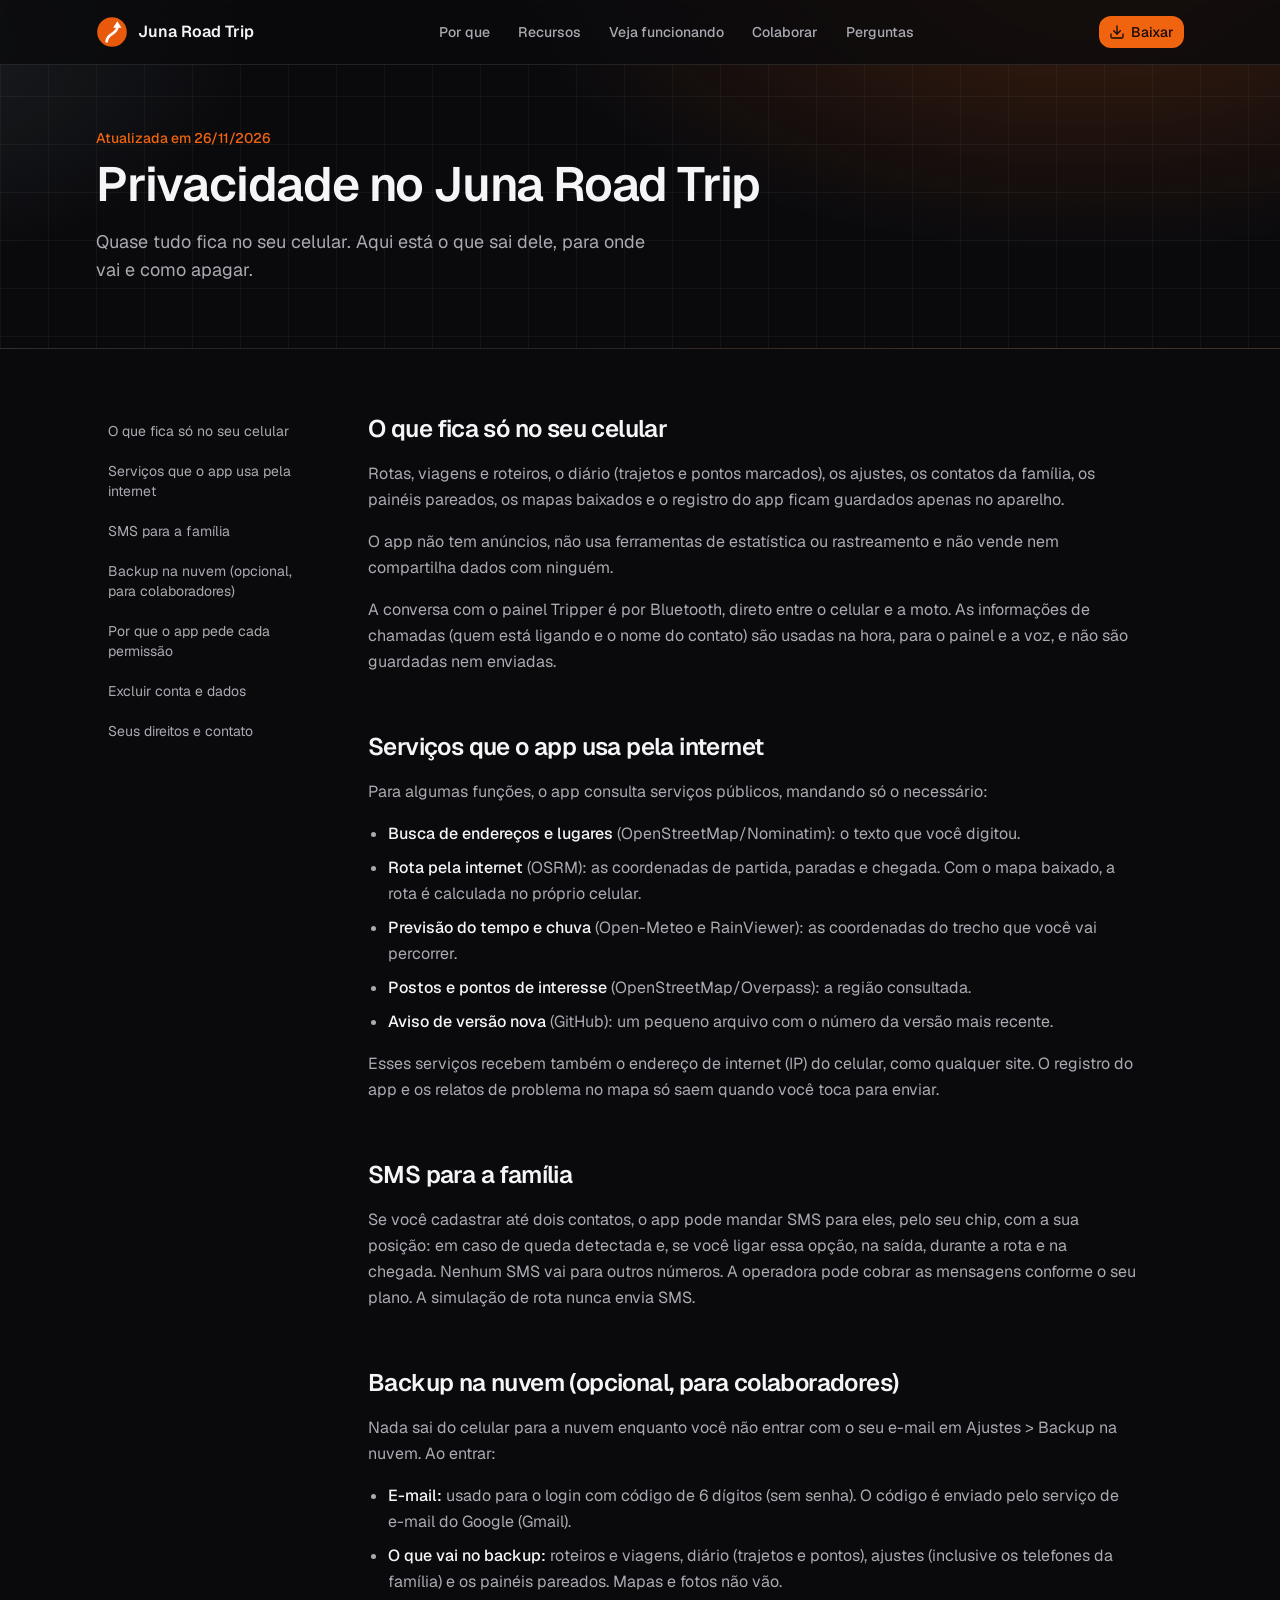
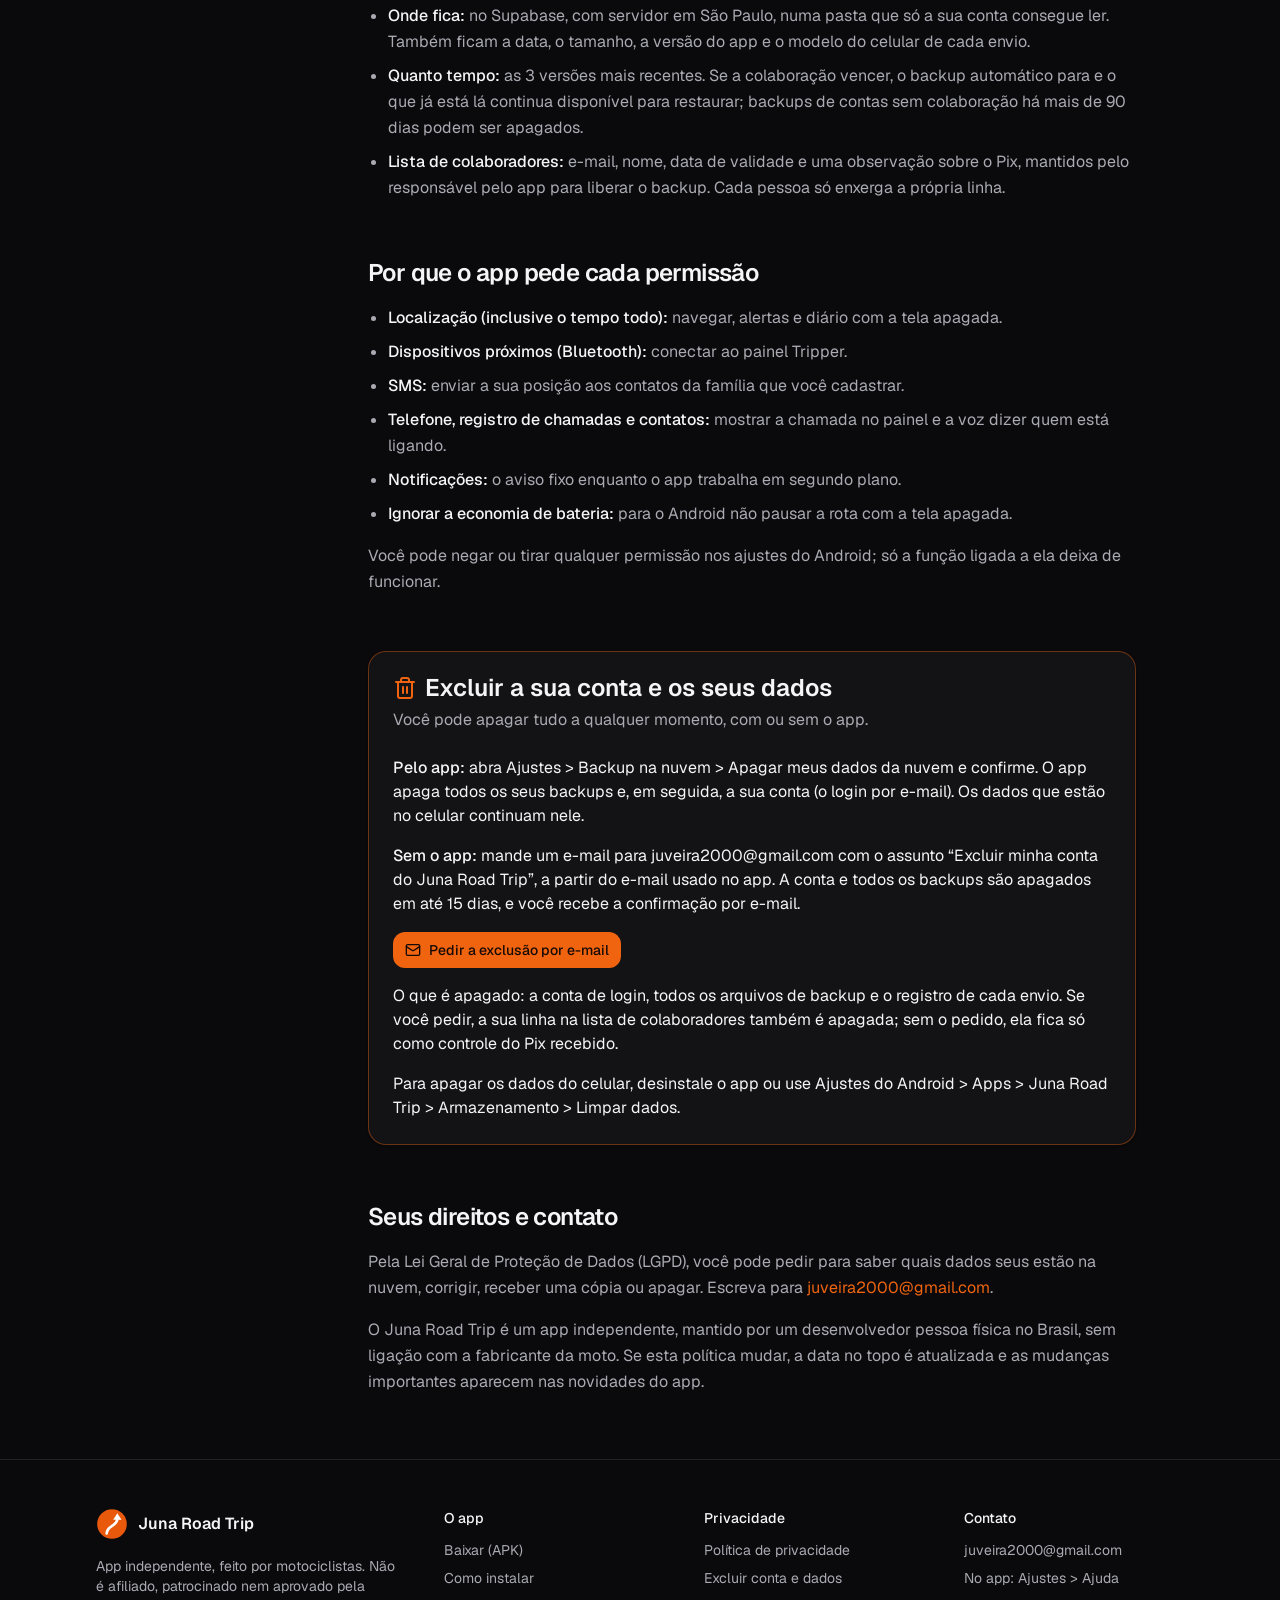
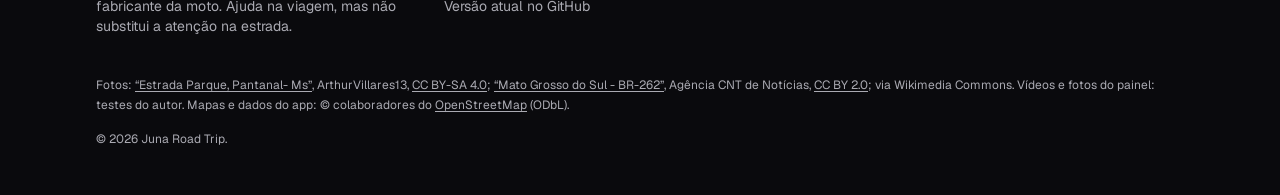
==== commit 18a34be5: "Add files via upload" ====
--- a/privacidade.html
+++ b/privacidade.html
@@ -7,9 +7,9 @@
 <meta name="description" content="Política de privacidade do app Juna Road Trip e como excluir a sua conta e os seus dados da nuvem.">
 <meta name="theme-color" content="#18181b">
 <link rel="icon" href="data:image/svg+xml,%3Csvg xmlns='http://www.w3.org/2000/svg' viewBox='0 0 108 108'%3E%3Ccircle cx='54' cy='54' r='50' fill='%23E8590C'/%3E%3Cpath d='M36 86C36 58 72 62 72 36' stroke='%23fff' stroke-width='9' stroke-linecap='round' fill='none'/%3E%3Cpath d='M72 18 86 40H58Z' fill='%23fff'/%3E%3C/svg%3E">
-  <script type="module" crossorigin src="./assets/privacidade-BtOsn83S.js"></script>
-  <link rel="modulepreload" crossorigin href="./assets/Layout-C4u1vUC3.js">
-  <link rel="stylesheet" crossorigin href="./assets/Layout-CtLMhdAZ.css">
+  <script type="module" crossorigin src="./assets/privacidade-BDrstB7E.js"></script>
+  <link rel="modulepreload" crossorigin href="./assets/Layout-CjOBgG19.js">
+  <link rel="stylesheet" crossorigin href="./assets/Layout-B4CUWWcy.css">
 </head>
 <body>
 <div id="root"></div>
--- a/assets/Layout-B4CUWWcy.css
+++ b/assets/Layout-B4CUWWcy.css
@@ -0,0 +1 @@
+@layer properties{@supports (((-webkit-hyphens:none)) and (not (margin-trim:block))) or ((-moz-orient:inline) and (not (color:rgb(from red r g b)))){*,:before,:after,::backdrop{--tw-translate-x:0;--tw-translate-y:0;--tw-translate-z:0;--tw-rotate-x:initial;--tw-rotate-y:initial;--tw-rotate-z:initial;--tw-skew-x:initial;--tw-skew-y:initial;--tw-space-y-reverse:0;--tw-border-style:solid;--tw-leading:initial;--tw-font-weight:initial;--tw-tracking:initial;--tw-shadow:0 0 #0000;--tw-shadow-color:initial;--tw-shadow-alpha:100%;--tw-inset-shadow:0 0 #0000;--tw-inset-shadow-color:initial;--tw-inset-shadow-alpha:100%;--tw-ring-color:initial;--tw-ring-shadow:0 0 #0000;--tw-inset-ring-color:initial;--tw-inset-ring-shadow:0 0 #0000;--tw-ring-inset:initial;--tw-ring-offset-width:0px;--tw-ring-offset-color:#fff;--tw-ring-offset-shadow:0 0 #0000;--tw-outline-style:solid;--tw-blur:initial;--tw-brightness:initial;--tw-contrast:initial;--tw-grayscale:initial;--tw-hue-rotate:initial;--tw-invert:initial;--tw-opacity:initial;--tw-saturate:initial;--tw-sepia:initial;--tw-drop-shadow:initial;--tw-drop-shadow-color:initial;--tw-drop-shadow-alpha:100%;--tw-drop-shadow-size:initial;--tw-backdrop-blur:initial;--tw-backdrop-brightness:initial;--tw-backdrop-contrast:initial;--tw-backdrop-grayscale:initial;--tw-backdrop-hue-rotate:initial;--tw-backdrop-invert:initial;--tw-backdrop-opacity:initial;--tw-backdrop-saturate:initial;--tw-backdrop-sepia:initial;--tw-duration:initial;--tw-scale-x:1;--tw-scale-y:1;--tw-scale-z:1;--tw-content:"";--tw-animation-delay:0s;--tw-animation-direction:normal;--tw-animation-duration:initial;--tw-animation-fill-mode:none;--tw-animation-iteration-count:1;--tw-enter-blur:0;--tw-enter-opacity:1;--tw-enter-rotate:0;--tw-enter-scale:1;--tw-enter-translate-x:0;--tw-enter-translate-y:0;--tw-exit-blur:0;--tw-exit-opacity:1;--tw-exit-rotate:0;--tw-exit-scale:1;--tw-exit-translate-x:0;--tw-exit-translate-y:0}}}@layer theme{:root,:host{--font-mono:ui-monospace, SFMono-Regular, Menlo, Monaco, Consolas, "Liberation Mono", "Courier New", monospace;--color-zinc-800:oklch(27.4% .006 286.033);--color-black:#000;--color-white:#fff;--spacing:.25rem;--container-xs:20rem;--container-sm:24rem;--container-lg:32rem;--container-xl:36rem;--container-2xl:42rem;--container-3xl:48rem;--container-6xl:72rem;--text-xs:.75rem;--text-xs--line-height:calc(1 / .75);--text-sm:.875rem;--text-sm--line-height:calc(1.25 / .875);--text-base:1rem;--text-base--line-height: 1.5 ;--text-lg:1.125rem;--text-lg--line-height:calc(1.75 / 1.125);--text-xl:1.25rem;--text-xl--line-height:calc(1.75 / 1.25);--text-2xl:1.5rem;--text-2xl--line-height:calc(2 / 1.5);--text-3xl:1.875rem;--text-3xl--line-height: 1.2 ;--text-4xl:2.25rem;--text-4xl--line-height:calc(2.5 / 2.25);--text-5xl:3rem;--text-5xl--line-height:1;--text-6xl:3.75rem;--text-6xl--line-height:1;--font-weight-medium:500;--font-weight-semibold:600;--tracking-tight:-.025em;--leading-relaxed:1.625;--radius-3xl:1.5rem;--drop-shadow-2xl:0 25px 25px #00000026;--blur-lg:16px;--blur-3xl:64px;--default-transition-duration:.15s;--default-transition-timing-function:cubic-bezier(.4, 0, .2, 1);--default-font-family:"Geist Variable", ui-sans-serif, system-ui, sans-serif;--default-mono-font-family:var(--font-mono)}}@layer base{*,:after,:before,::backdrop{box-sizing:border-box;border:0 solid;margin:0;padding:0}::file-selector-button{box-sizing:border-box;border:0 solid;margin:0;padding:0}html,:host{-webkit-text-size-adjust:100%;tab-size:4;line-height:1.5;font-family:var(--default-font-family,-apple-system, BlinkMacSystemFont, "Segoe UI", Roboto, "Helvetica Neue", "Noto Sans", Arial, sans-serif, "Apple Color Emoji", "Segoe UI Emoji", "Segoe UI Symbol", "Noto Color Emoji");font-feature-settings:var(--default-font-feature-settings,normal);font-variation-settings:var(--default-font-variation-settings,normal);-webkit-tap-highlight-color:transparent}hr{height:0;color:inherit;border-top-width:1px}abbr:where([title]){-webkit-text-decoration:underline dotted;text-decoration:underline dotted}h1,h2,h3,h4,h5,h6{font-size:inherit;font-weight:inherit}a{color:inherit;-webkit-text-decoration:inherit;text-decoration:inherit}b,strong{font-weight:bolder}code,kbd,samp,pre{font-family:var(--default-mono-font-family,ui-monospace, SFMono-Regular, Menlo, Monaco, Consolas, "Liberation Mono", "Courier New", monospace);font-feature-settings:var(--default-mono-font-feature-settings,normal);font-variation-settings:var(--default-mono-font-variation-settings,normal);font-size:1em}small{font-size:80%}sub,sup{vertical-align:baseline;font-size:75%;line-height:0;position:relative}sub{bottom:-.25em}sup{top:-.5em}table{text-indent:0;border-color:inherit;border-collapse:collapse}:-moz-focusring:where(:not(iframe)){outline:auto}progress{vertical-align:baseline}summary{display:list-item}ol,ul,menu{list-style:none}img,svg,video,canvas,audio,iframe,embed,object{vertical-align:middle;display:block}img,video{max-width:100%;height:auto}button,input,select,optgroup,textarea{font:inherit;font-feature-settings:inherit;font-variation-settings:inherit;letter-spacing:inherit;color:inherit;opacity:1;background-color:#0000;border-radius:0}::file-selector-button{font:inherit;font-feature-settings:inherit;font-variation-settings:inherit;letter-spacing:inherit;color:inherit;opacity:1;background-color:#0000;border-radius:0}:where(select:is([multiple],[size])) optgroup{font-weight:bolder}:where(select:is([multiple],[size])) optgroup option{padding-inline-start:20px}::file-selector-button{margin-inline-end:4px}::placeholder{opacity:1}@supports (not ((-webkit-appearance:-apple-pay-button))) or (contain-intrinsic-size:1px){::placeholder{color:currentColor}@supports (color:color-mix(in lab,red,red)){::placeholder{color:color-mix(in oklab,currentcolor 50%,transparent)}}}textarea{resize:vertical}::-webkit-search-decoration{-webkit-appearance:none}::-webkit-date-and-time-value{min-height:1lh;text-align:inherit}::-webkit-datetime-edit{display:inline-flex}::-webkit-datetime-edit-fields-wrapper{padding:0}::-webkit-datetime-edit{padding-block:0}::-webkit-datetime-edit-year-field{padding-block:0}::-webkit-datetime-edit-month-field{padding-block:0}::-webkit-datetime-edit-day-field{padding-block:0}::-webkit-datetime-edit-hour-field{padding-block:0}::-webkit-datetime-edit-minute-field{padding-block:0}::-webkit-datetime-edit-second-field{padding-block:0}::-webkit-datetime-edit-millisecond-field{padding-block:0}::-webkit-datetime-edit-meridiem-field{padding-block:0}::-webkit-calendar-picker-indicator{line-height:1}:-moz-ui-invalid{box-shadow:none}button,input:where([type=button],[type=reset],[type=submit]){appearance:button}::file-selector-button{appearance:button}::-webkit-inner-spin-button{height:auto}::-webkit-outer-spin-button{height:auto}[hidden]:where(:not([hidden=until-found])){display:none!important}*{border-color:var(--border);outline-color:var(--ring)}@supports (color:color-mix(in lab,red,red)){*{outline-color:color-mix(in oklab,var(--ring) 50%,transparent)}}html{scroll-behavior:smooth;scroll-padding-top:5rem}body{background-color:var(--background);color:var(--foreground);-webkit-font-smoothing:antialiased;-moz-osx-font-smoothing:grayscale;font-feature-settings:"ss01","cv11"}::selection{background-color:var(--primary);color:var(--primary-foreground)}}@layer components;@layer utilities{.\@container\/card-header{container:card-header/inline-size}.pointer-events-none{pointer-events:none}.absolute{position:absolute}.fixed{position:fixed}.relative{position:relative}.sticky{position:sticky}.inset-6{inset:calc(var(--spacing) * 6)}.inset-x-0{inset-inline:0}.top-0{top:0}.top-24{top:calc(var(--spacing) * 24)}.z-50{z-index:50}.col-start-2{grid-column-start:2}.row-span-2{grid-row:span 2/span 2}.row-start-1{grid-row-start:1}.mx-auto{margin-inline:auto}.mt-0\.5{margin-top:calc(var(--spacing) * .5)}.mt-1{margin-top:var(--spacing)}.mt-2{margin-top:calc(var(--spacing) * 2)}.mt-3{margin-top:calc(var(--spacing) * 3)}.mt-4{margin-top:calc(var(--spacing) * 4)}.mt-5{margin-top:calc(var(--spacing) * 5)}.mt-6{margin-top:calc(var(--spacing) * 6)}.mt-8{margin-top:calc(var(--spacing) * 8)}.mt-10{margin-top:calc(var(--spacing) * 10)}.mt-12{margin-top:calc(var(--spacing) * 12)}.mb-2{margin-bottom:calc(var(--spacing) * 2)}.mb-3{margin-bottom:calc(var(--spacing) * 3)}.mb-4{margin-bottom:calc(var(--spacing) * 4)}.mb-6{margin-bottom:calc(var(--spacing) * 6)}.block{display:block}.flex{display:flex}.grid{display:grid}.hidden{display:none}.inline-flex{display:inline-flex}.aspect-\[9\/16\]{aspect-ratio:9/16}.aspect-\[16\/10\]{aspect-ratio:16/10}.aspect-square{aspect-ratio:1}.size-4{width:calc(var(--spacing) * 4);height:calc(var(--spacing) * 4)}.size-5{width:calc(var(--spacing) * 5);height:calc(var(--spacing) * 5)}.size-6{width:calc(var(--spacing) * 6);height:calc(var(--spacing) * 6)}.size-7{width:calc(var(--spacing) * 7);height:calc(var(--spacing) * 7)}.size-8{width:calc(var(--spacing) * 8);height:calc(var(--spacing) * 8)}.size-9{width:calc(var(--spacing) * 9);height:calc(var(--spacing) * 9)}.size-10{width:calc(var(--spacing) * 10);height:calc(var(--spacing) * 10)}.size-11{width:calc(var(--spacing) * 11);height:calc(var(--spacing) * 11)}.size-12{width:calc(var(--spacing) * 12);height:calc(var(--spacing) * 12)}.size-14{width:calc(var(--spacing) * 14);height:calc(var(--spacing) * 14)}.h-6{height:calc(var(--spacing) * 6)}.h-8{height:calc(var(--spacing) * 8)}.h-9{height:calc(var(--spacing) * 9)}.h-10{height:calc(var(--spacing) * 10)}.h-11{height:calc(var(--spacing) * 11)}.h-12{height:calc(var(--spacing) * 12)}.h-16{height:calc(var(--spacing) * 16)}.h-\[calc\(100\%-1px\)\]{height:calc(100% - 1px)}.h-auto{height:auto}.min-h-12{min-height:calc(var(--spacing) * 12)}.w-fit{width:fit-content}.w-full{width:100%}.max-w-2xl{max-width:var(--container-2xl)}.max-w-3xl{max-width:var(--container-3xl)}.max-w-6xl{max-width:var(--container-6xl)}.max-w-\[17rem\]{max-width:17rem}.max-w-\[22rem\]{max-width:22rem}.max-w-lg{max-width:var(--container-lg)}.max-w-sm{max-width:var(--container-sm)}.max-w-xl{max-width:var(--container-xl)}.max-w-xs{max-width:var(--container-xs)}.flex-1{flex:1}.shrink-0{flex-shrink:0}.translate-y-0\.5{--tw-translate-y:calc(var(--spacing) * .5);translate:var(--tw-translate-x) var(--tw-translate-y)}.transform{transform:var(--tw-rotate-x, ) var(--tw-rotate-y, ) var(--tw-rotate-z, ) var(--tw-skew-x, ) var(--tw-skew-y, )}.scroll-mt-20{scroll-margin-top:calc(var(--spacing) * 20)}.scroll-mt-24{scroll-margin-top:calc(var(--spacing) * 24)}.auto-rows-min{grid-auto-rows:min-content}.grid-cols-2{grid-template-columns:repeat(2,minmax(0,1fr))}.grid-rows-\[auto_auto\]{grid-template-rows:auto auto}.flex-col{flex-direction:column}.flex-wrap{flex-wrap:wrap}.place-items-center{place-items:center}.items-center{align-items:center}.items-start{align-items:flex-start}.justify-between{justify-content:space-between}.justify-center{justify-content:center}.justify-start{justify-content:flex-start}.gap-1{gap:var(--spacing)}.gap-1\.5{gap:calc(var(--spacing) * 1.5)}.gap-2{gap:calc(var(--spacing) * 2)}.gap-2\.5{gap:calc(var(--spacing) * 2.5)}.gap-3{gap:calc(var(--spacing) * 3)}.gap-4{gap:calc(var(--spacing) * 4)}.gap-5{gap:calc(var(--spacing) * 5)}.gap-6{gap:calc(var(--spacing) * 6)}.gap-8{gap:calc(var(--spacing) * 8)}.gap-10{gap:calc(var(--spacing) * 10)}.gap-12{gap:calc(var(--spacing) * 12)}:where(.space-y-1>:not(:last-child)){--tw-space-y-reverse:0;margin-block-start:calc(var(--spacing) * var(--tw-space-y-reverse));margin-block-end:calc(var(--spacing) * calc(1 - var(--tw-space-y-reverse)))}:where(.space-y-2>:not(:last-child)){--tw-space-y-reverse:0;margin-block-start:calc(calc(var(--spacing) * 2) * var(--tw-space-y-reverse));margin-block-end:calc(calc(var(--spacing) * 2) * calc(1 - var(--tw-space-y-reverse)))}:where(.space-y-4>:not(:last-child)){--tw-space-y-reverse:0;margin-block-start:calc(calc(var(--spacing) * 4) * var(--tw-space-y-reverse));margin-block-end:calc(calc(var(--spacing) * 4) * calc(1 - var(--tw-space-y-reverse)))}:where(.space-y-14>:not(:last-child)){--tw-space-y-reverse:0;margin-block-start:calc(calc(var(--spacing) * 14) * var(--tw-space-y-reverse));margin-block-end:calc(calc(var(--spacing) * 14) * calc(1 - var(--tw-space-y-reverse)))}.self-start{align-self:flex-start}.justify-self-end{justify-self:flex-end}.truncate{text-overflow:ellipsis;white-space:nowrap;overflow:hidden}.overflow-hidden{overflow:hidden}.rounded-2xl{border-radius:calc(var(--radius) + 10px)}.rounded-3xl{border-radius:var(--radius-3xl)}.rounded-\[1\.8rem\]{border-radius:1.8rem}.rounded-\[2\.5rem\]{border-radius:2.5rem}.rounded-full{border-radius:2147483647px}.rounded-lg{border-radius:var(--radius)}.rounded-md{border-radius:calc(var(--radius) - 2px)}.rounded-xl{border-radius:calc(var(--radius) + 4px)}.border{border-style:var(--tw-border-style);border-width:1px}.border-8{border-style:var(--tw-border-style);border-width:8px}.border-\[10px\]{border-style:var(--tw-border-style);border-width:10px}.border-y{border-block-style:var(--tw-border-style);border-block-width:1px}.border-t{border-top-style:var(--tw-border-style);border-top-width:1px}.border-b{border-bottom-style:var(--tw-border-style);border-bottom-width:1px}.border-border{border-color:var(--border)}.border-card{border-color:var(--card)}.border-primary\/40{border-color:var(--primary)}@supports (color:color-mix(in lab,red,red)){.border-primary\/40{border-color:color-mix(in oklab,var(--primary) 40%,transparent)}}.border-primary\/50{border-color:var(--primary)}@supports (color:color-mix(in lab,red,red)){.border-primary\/50{border-color:color-mix(in oklab,var(--primary) 50%,transparent)}}.border-transparent{border-color:#0000}.border-zinc-800{border-color:var(--color-zinc-800)}.bg-background,.bg-background\/75{background-color:var(--background)}@supports (color:color-mix(in lab,red,red)){.bg-background\/75{background-color:color-mix(in oklab,var(--background) 75%,transparent)}}.bg-black{background-color:var(--color-black)}.bg-card,.bg-card\/40{background-color:var(--card)}@supports (color:color-mix(in lab,red,red)){.bg-card\/40{background-color:color-mix(in oklab,var(--card) 40%,transparent)}}.bg-destructive,.bg-destructive\/15{background-color:var(--destructive)}@supports (color:color-mix(in lab,red,red)){.bg-destructive\/15{background-color:color-mix(in oklab,var(--destructive) 15%,transparent)}}.bg-muted{background-color:var(--muted)}.bg-primary,.bg-primary\/10{background-color:var(--primary)}@supports (color:color-mix(in lab,red,red)){.bg-primary\/10{background-color:color-mix(in oklab,var(--primary) 10%,transparent)}}.bg-primary\/15{background-color:var(--primary)}@supports (color:color-mix(in lab,red,red)){.bg-primary\/15{background-color:color-mix(in oklab,var(--primary) 15%,transparent)}}.bg-primary\/25{background-color:var(--primary)}@supports (color:color-mix(in lab,red,red)){.bg-primary\/25{background-color:color-mix(in oklab,var(--primary) 25%,transparent)}}.bg-secondary{background-color:var(--secondary)}.bg-transparent{background-color:#0000}.object-cover{object-fit:cover}.p-1{padding:var(--spacing)}.p-4{padding:calc(var(--spacing) * 4)}.p-5{padding:calc(var(--spacing) * 5)}.p-\[3px\]{padding:3px}.px-2{padding-inline:calc(var(--spacing) * 2)}.px-3{padding-inline:calc(var(--spacing) * 3)}.px-4{padding-inline:calc(var(--spacing) * 4)}.px-5{padding-inline:calc(var(--spacing) * 5)}.px-6{padding-inline:calc(var(--spacing) * 6)}.px-7{padding-inline:calc(var(--spacing) * 7)}.py-0\.5{padding-block:calc(var(--spacing) * .5)}.py-1{padding-block:var(--spacing)}.py-2{padding-block:calc(var(--spacing) * 2)}.py-3{padding-block:calc(var(--spacing) * 3)}.py-4{padding-block:calc(var(--spacing) * 4)}.py-5{padding-block:calc(var(--spacing) * 5)}.py-6{padding-block:calc(var(--spacing) * 6)}.py-12{padding-block:calc(var(--spacing) * 12)}.py-16{padding-block:calc(var(--spacing) * 16)}.py-20{padding-block:calc(var(--spacing) * 20)}.pt-0{padding-top:0}.pt-28{padding-top:calc(var(--spacing) * 28)}.pt-32{padding-top:calc(var(--spacing) * 32)}.pb-4{padding-bottom:calc(var(--spacing) * 4)}.pb-16{padding-bottom:calc(var(--spacing) * 16)}.pb-20{padding-bottom:calc(var(--spacing) * 20)}.text-center{text-align:center}.text-left{text-align:left}.font-mono{font-family:var(--font-mono)}.text-2xl{font-size:var(--text-2xl);line-height:var(--tw-leading,var(--text-2xl--line-height))}.text-3xl{font-size:var(--text-3xl);line-height:var(--tw-leading,var(--text-3xl--line-height))}.text-4xl{font-size:var(--text-4xl);line-height:var(--tw-leading,var(--text-4xl--line-height))}.text-base{font-size:var(--text-base);line-height:var(--tw-leading,var(--text-base--line-height))}.text-lg{font-size:var(--text-lg);line-height:var(--tw-leading,var(--text-lg--line-height))}.text-sm{font-size:var(--text-sm);line-height:var(--tw-leading,var(--text-sm--line-height))}.text-xs{font-size:var(--text-xs);line-height:var(--tw-leading,var(--text-xs--line-height))}.leading-none{--tw-leading:1;line-height:1}.leading-relaxed{--tw-leading:var(--leading-relaxed);line-height:var(--leading-relaxed)}.font-medium{--tw-font-weight:var(--font-weight-medium);font-weight:var(--font-weight-medium)}.font-semibold{--tw-font-weight:var(--font-weight-semibold);font-weight:var(--font-weight-semibold)}.tracking-tight{--tw-tracking:var(--tracking-tight);letter-spacing:var(--tracking-tight)}.text-balance{text-wrap:balance}.text-pretty{text-wrap:pretty}.break-all{word-break:break-all}.whitespace-nowrap{white-space:nowrap}.text-card-foreground{color:var(--card-foreground)}.text-destructive{color:var(--destructive)}.text-foreground,.text-foreground\/60{color:var(--foreground)}@supports (color:color-mix(in lab,red,red)){.text-foreground\/60{color:color-mix(in oklab,var(--foreground) 60%,transparent)}}.text-foreground\/80{color:var(--foreground)}@supports (color:color-mix(in lab,red,red)){.text-foreground\/80{color:color-mix(in oklab,var(--foreground) 80%,transparent)}}.text-muted-foreground{color:var(--muted-foreground)}.text-primary{color:var(--primary)}.text-primary-foreground{color:var(--primary-foreground)}.text-secondary-foreground{color:var(--secondary-foreground)}.text-white{color:var(--color-white)}.underline{text-decoration-line:underline}.underline-offset-2{text-underline-offset:2px}.underline-offset-4{text-underline-offset:4px}.shadow-2xl{--tw-shadow:0 25px 50px -12px var(--tw-shadow-color,#00000040);box-shadow:var(--tw-inset-shadow),var(--tw-inset-ring-shadow),var(--tw-ring-offset-shadow),var(--tw-ring-shadow),var(--tw-shadow)}.shadow-sm{--tw-shadow:0 1px 3px 0 var(--tw-shadow-color,#0000001a), 0 1px 2px -1px var(--tw-shadow-color,#0000001a);box-shadow:var(--tw-inset-shadow),var(--tw-inset-ring-shadow),var(--tw-ring-offset-shadow),var(--tw-ring-shadow),var(--tw-shadow)}.shadow-xs{--tw-shadow:0 1px 2px 0 var(--tw-shadow-color,#0000000d);box-shadow:var(--tw-inset-shadow),var(--tw-inset-ring-shadow),var(--tw-ring-offset-shadow),var(--tw-ring-shadow),var(--tw-shadow)}.ring-1{--tw-ring-shadow:var(--tw-ring-inset, ) 0 0 0 calc(1px + var(--tw-ring-offset-width)) var(--tw-ring-color,currentcolor);box-shadow:var(--tw-inset-shadow),var(--tw-inset-ring-shadow),var(--tw-ring-offset-shadow),var(--tw-ring-shadow),var(--tw-shadow)}.ring-white\/10{--tw-ring-color:#ffffff1a}@supports (color:color-mix(in lab,red,red)){.ring-white\/10{--tw-ring-color:color-mix(in oklab, var(--color-white) 10%, transparent)}}.outline{outline-style:var(--tw-outline-style);outline-width:1px}.blur-3xl{--tw-blur:blur(var(--blur-3xl));filter:var(--tw-blur, ) var(--tw-brightness, ) var(--tw-contrast, ) var(--tw-grayscale, ) var(--tw-hue-rotate, ) var(--tw-invert, ) var(--tw-saturate, ) var(--tw-sepia, ) var(--tw-drop-shadow, )}.drop-shadow-2xl{--tw-drop-shadow-size:drop-shadow(0 25px 25px var(--tw-drop-shadow-color,#00000026));--tw-drop-shadow:drop-shadow(var(--drop-shadow-2xl));filter:var(--tw-blur, ) var(--tw-brightness, ) var(--tw-contrast, ) var(--tw-grayscale, ) var(--tw-hue-rotate, ) var(--tw-invert, ) var(--tw-saturate, ) var(--tw-sepia, ) var(--tw-drop-shadow, )}.backdrop-blur-lg{--tw-backdrop-blur:blur(var(--blur-lg));-webkit-backdrop-filter:var(--tw-backdrop-blur, ) var(--tw-backdrop-brightness, ) var(--tw-backdrop-contrast, ) var(--tw-backdrop-grayscale, ) var(--tw-backdrop-hue-rotate, ) var(--tw-backdrop-invert, ) var(--tw-backdrop-opacity, ) var(--tw-backdrop-saturate, ) var(--tw-backdrop-sepia, );backdrop-filter:var(--tw-backdrop-blur, ) var(--tw-backdrop-brightness, ) var(--tw-backdrop-contrast, ) var(--tw-backdrop-grayscale, ) var(--tw-backdrop-hue-rotate, ) var(--tw-backdrop-invert, ) var(--tw-backdrop-opacity, ) var(--tw-backdrop-saturate, ) var(--tw-backdrop-sepia, )}.transition-\[color\,box-shadow\]{transition-property:color,box-shadow;transition-timing-function:var(--tw-ease,var(--default-transition-timing-function));transition-duration:var(--tw-duration,var(--default-transition-duration))}.transition-all{transition-property:all;transition-timing-function:var(--tw-ease,var(--default-transition-timing-function));transition-duration:var(--tw-duration,var(--default-transition-duration))}.transition-colors{transition-property:color,background-color,border-color,outline-color,text-decoration-color,fill,stroke,--tw-gradient-from,--tw-gradient-via,--tw-gradient-to;transition-timing-function:var(--tw-ease,var(--default-transition-timing-function));transition-duration:var(--tw-duration,var(--default-transition-duration))}.transition-transform{transition-property:transform,translate,scale,rotate;transition-timing-function:var(--tw-ease,var(--default-transition-timing-function));transition-duration:var(--tw-duration,var(--default-transition-duration))}.duration-200{--tw-duration:.2s;transition-duration:.2s}.outline-none{--tw-outline-style:none;outline-style:none}@media(hover:hover){:is(:where(.group):hover .group-hover\:scale-110){--tw-scale-x:110%;--tw-scale-y:110%;--tw-scale-z:110%;scale:var(--tw-scale-x) var(--tw-scale-y)}}:is(:where(.group\/tabs)[data-orientation=horizontal] .group-data-\[orientation\=horizontal\]\/tabs\:h-9){height:calc(var(--spacing) * 9)}:is(:where(.group\/tabs)[data-orientation=vertical] .group-data-\[orientation\=vertical\]\/tabs\:h-fit){height:fit-content}:is(:where(.group\/tabs)[data-orientation=vertical] .group-data-\[orientation\=vertical\]\/tabs\:w-full){width:100%}:is(:where(.group\/tabs)[data-orientation=vertical] .group-data-\[orientation\=vertical\]\/tabs\:flex-col){flex-direction:column}:is(:where(.group\/tabs)[data-orientation=vertical] .group-data-\[orientation\=vertical\]\/tabs\:justify-start){justify-content:flex-start}:is(:where(.group\/tabs-list)[data-variant=line] .group-data-\[variant\=line\]\/tabs-list\:bg-transparent){background-color:#0000}.after\:absolute:after{content:var(--tw-content);position:absolute}.after\:bg-foreground:after{content:var(--tw-content);background-color:var(--foreground)}.after\:opacity-0:after{content:var(--tw-content);opacity:0}.after\:transition-opacity:after{content:var(--tw-content);transition-property:opacity;transition-timing-function:var(--tw-ease,var(--default-transition-timing-function));transition-duration:var(--tw-duration,var(--default-transition-duration))}:is(:where(.group\/tabs)[data-orientation=horizontal] .group-data-\[orientation\=horizontal\]\/tabs\:after\:inset-x-0):after{content:var(--tw-content);inset-inline:0}:is(:where(.group\/tabs)[data-orientation=horizontal] .group-data-\[orientation\=horizontal\]\/tabs\:after\:bottom-\[-5px\]):after{content:var(--tw-content);bottom:-5px}:is(:where(.group\/tabs)[data-orientation=horizontal] .group-data-\[orientation\=horizontal\]\/tabs\:after\:h-0\.5):after{content:var(--tw-content);height:calc(var(--spacing) * .5)}:is(:where(.group\/tabs)[data-orientation=vertical] .group-data-\[orientation\=vertical\]\/tabs\:after\:inset-y-0):after{content:var(--tw-content);inset-block:0}:is(:where(.group\/tabs)[data-orientation=vertical] .group-data-\[orientation\=vertical\]\/tabs\:after\:-right-1):after{content:var(--tw-content);right:calc(var(--spacing) * -1)}:is(:where(.group\/tabs)[data-orientation=vertical] .group-data-\[orientation\=vertical\]\/tabs\:after\:w-0\.5):after{content:var(--tw-content);width:calc(var(--spacing) * .5)}.last\:border-b-0:last-child{border-bottom-style:var(--tw-border-style);border-bottom-width:0}@media(hover:hover){.hover\:border-primary\/50:hover{border-color:var(--primary)}@supports (color:color-mix(in lab,red,red)){.hover\:border-primary\/50:hover{border-color:color-mix(in oklab,var(--primary) 50%,transparent)}}.hover\:bg-accent:hover{background-color:var(--accent)}.hover\:bg-destructive\/90:hover{background-color:var(--destructive)}@supports (color:color-mix(in lab,red,red)){.hover\:bg-destructive\/90:hover{background-color:color-mix(in oklab,var(--destructive) 90%,transparent)}}.hover\:bg-primary\/90:hover{background-color:var(--primary)}@supports (color:color-mix(in lab,red,red)){.hover\:bg-primary\/90:hover{background-color:color-mix(in oklab,var(--primary) 90%,transparent)}}.hover\:bg-secondary\/80:hover{background-color:var(--secondary)}@supports (color:color-mix(in lab,red,red)){.hover\:bg-secondary\/80:hover{background-color:color-mix(in oklab,var(--secondary) 80%,transparent)}}.hover\:text-accent-foreground:hover{color:var(--accent-foreground)}.hover\:text-foreground:hover{color:var(--foreground)}.hover\:underline:hover{text-decoration-line:underline}}.focus-visible\:border-ring:focus-visible{border-color:var(--ring)}.focus-visible\:ring-\[3px\]:focus-visible{--tw-ring-shadow:var(--tw-ring-inset, ) 0 0 0 calc(3px + var(--tw-ring-offset-width)) var(--tw-ring-color,currentcolor);box-shadow:var(--tw-inset-shadow),var(--tw-inset-ring-shadow),var(--tw-ring-offset-shadow),var(--tw-ring-shadow),var(--tw-shadow)}.focus-visible\:ring-destructive\/20:focus-visible{--tw-ring-color:var(--destructive)}@supports (color:color-mix(in lab,red,red)){.focus-visible\:ring-destructive\/20:focus-visible{--tw-ring-color:color-mix(in oklab, var(--destructive) 20%, transparent)}}.focus-visible\:ring-ring\/50:focus-visible{--tw-ring-color:var(--ring)}@supports (color:color-mix(in lab,red,red)){.focus-visible\:ring-ring\/50:focus-visible{--tw-ring-color:color-mix(in oklab, var(--ring) 50%, transparent)}}.focus-visible\:outline-1:focus-visible{outline-style:var(--tw-outline-style);outline-width:1px}.focus-visible\:outline-ring:focus-visible{outline-color:var(--ring)}.disabled\:pointer-events-none:disabled{pointer-events:none}.disabled\:opacity-50:disabled{opacity:.5}.has-data-\[slot\=card-action\]\:grid-cols-\[1fr_auto\]:has([data-slot=card-action]){grid-template-columns:1fr auto}.has-\[\>svg\]\:px-1\.5:has(>svg){padding-inline:calc(var(--spacing) * 1.5)}.has-\[\>svg\]\:px-2\.5:has(>svg){padding-inline:calc(var(--spacing) * 2.5)}.has-\[\>svg\]\:px-3:has(>svg){padding-inline:calc(var(--spacing) * 3)}.has-\[\>svg\]\:px-4:has(>svg){padding-inline:calc(var(--spacing) * 4)}.has-\[\>svg\]\:px-5:has(>svg){padding-inline:calc(var(--spacing) * 5)}.aria-invalid\:border-destructive[aria-invalid=true]{border-color:var(--destructive)}.aria-invalid\:ring-destructive\/20[aria-invalid=true]{--tw-ring-color:var(--destructive)}@supports (color:color-mix(in lab,red,red)){.aria-invalid\:ring-destructive\/20[aria-invalid=true]{--tw-ring-color:color-mix(in oklab, var(--destructive) 20%, transparent)}}.data-\[orientation\=horizontal\]\:flex-col[data-orientation=horizontal]{flex-direction:column}.data-\[state\=active\]\:bg-background[data-state=active]{background-color:var(--background)}.data-\[state\=active\]\:text-foreground[data-state=active]{color:var(--foreground)}:is(:where(.group\/tabs-list)[data-variant=default] .group-data-\[variant\=default\]\/tabs-list\:data-\[state\=active\]\:shadow-sm)[data-state=active]{--tw-shadow:0 1px 3px 0 var(--tw-shadow-color,#0000001a), 0 1px 2px -1px var(--tw-shadow-color,#0000001a);box-shadow:var(--tw-inset-shadow),var(--tw-inset-ring-shadow),var(--tw-ring-offset-shadow),var(--tw-ring-shadow),var(--tw-shadow)}:is(:where(.group\/tabs-list)[data-variant=line] .group-data-\[variant\=line\]\/tabs-list\:data-\[state\=active\]\:bg-transparent)[data-state=active]{background-color:#0000}:is(:where(.group\/tabs-list)[data-variant=line] .group-data-\[variant\=line\]\/tabs-list\:data-\[state\=active\]\:shadow-none)[data-state=active]{--tw-shadow:0 0 #0000;box-shadow:var(--tw-inset-shadow),var(--tw-inset-ring-shadow),var(--tw-ring-offset-shadow),var(--tw-ring-shadow),var(--tw-shadow)}:is(:where(.group\/tabs-list)[data-variant=line] .group-data-\[variant\=line\]\/tabs-list\:data-\[state\=active\]\:after\:opacity-100)[data-state=active]:after{content:var(--tw-content);opacity:1}.data-\[state\=closed\]\:animate-accordion-up[data-state=closed]{animation:accordion-up var(--tw-animation-duration,var(--tw-duration,.2s))var(--tw-ease,ease-out)var(--tw-animation-delay,0s)var(--tw-animation-iteration-count,1)var(--tw-animation-direction,normal)var(--tw-animation-fill-mode,none)}.data-\[state\=inactive\]\:hidden[data-state=inactive]{display:none}.data-\[state\=open\]\:animate-accordion-down[data-state=open]{animation:accordion-down var(--tw-animation-duration,var(--tw-duration,.2s))var(--tw-ease,ease-out)var(--tw-animation-delay,0s)var(--tw-animation-iteration-count,1)var(--tw-animation-direction,normal)var(--tw-animation-fill-mode,none)}.data-\[variant\=line\]\:rounded-none[data-variant=line]{border-radius:0}@media(min-width:40rem){.sm\:inline-flex{display:inline-flex}.sm\:w-auto{width:auto}.sm\:grid-cols-2{grid-template-columns:repeat(2,minmax(0,1fr))}.sm\:grid-cols-3{grid-template-columns:repeat(3,minmax(0,1fr))}.sm\:grid-cols-4{grid-template-columns:repeat(4,minmax(0,1fr))}.sm\:flex-row{flex-direction:row}.sm\:px-8{padding-inline:calc(var(--spacing) * 8)}.sm\:py-28{padding-block:calc(var(--spacing) * 28)}.sm\:text-4xl{font-size:var(--text-4xl);line-height:var(--tw-leading,var(--text-4xl--line-height))}.sm\:text-5xl{font-size:var(--text-5xl);line-height:var(--tw-leading,var(--text-5xl--line-height))}.sm\:text-xl{font-size:var(--text-xl);line-height:var(--tw-leading,var(--text-xl--line-height))}}@media(min-width:48rem){.md\:flex{display:flex}.md\:hidden{display:none}.md\:grid-cols-3{grid-template-columns:repeat(3,minmax(0,1fr))}.md\:grid-cols-\[1\.4fr_1fr_1fr_1fr\]{grid-template-columns:1.4fr 1fr 1fr 1fr}.md\:grid-cols-\[1fr_auto\]{grid-template-columns:1fr auto}}@media(min-width:64rem){.lg\:sticky{position:sticky}.lg\:top-24{top:calc(var(--spacing) * 24)}.lg\:block{display:block}.lg\:grid-cols-\[1\.1fr_1fr\]{grid-template-columns:1.1fr 1fr}.lg\:grid-cols-\[1\.2fr_1fr\]{grid-template-columns:1.2fr 1fr}.lg\:grid-cols-\[1fr_1\.1fr\]{grid-template-columns:1fr 1.1fr}.lg\:grid-cols-\[1fr_1\.6fr\]{grid-template-columns:1fr 1.6fr}.lg\:grid-cols-\[1fr_22rem\]{grid-template-columns:1fr 22rem}.lg\:grid-cols-\[14rem_1fr\]{grid-template-columns:14rem 1fr}.lg\:flex-row{flex-direction:row}.lg\:items-center{align-items:center}.lg\:items-end{align-items:flex-end}.lg\:justify-between{justify-content:space-between}.lg\:self-start{align-self:flex-start}.lg\:pt-36{padding-top:calc(var(--spacing) * 36)}.lg\:pb-28{padding-bottom:calc(var(--spacing) * 28)}.lg\:text-6xl{font-size:var(--text-6xl);line-height:var(--tw-leading,var(--text-6xl--line-height))}}.dark\:border-input:is(.dark *){border-color:var(--input)}.dark\:bg-destructive\/60:is(.dark *){background-color:var(--destructive)}@supports (color:color-mix(in lab,red,red)){.dark\:bg-destructive\/60:is(.dark *){background-color:color-mix(in oklab,var(--destructive) 60%,transparent)}}.dark\:bg-input\/30:is(.dark *){background-color:var(--input)}@supports (color:color-mix(in lab,red,red)){.dark\:bg-input\/30:is(.dark *){background-color:color-mix(in oklab,var(--input) 30%,transparent)}}.dark\:text-muted-foreground:is(.dark *){color:var(--muted-foreground)}@media(hover:hover){.dark\:hover\:bg-accent\/50:is(.dark *):hover{background-color:var(--accent)}@supports (color:color-mix(in lab,red,red)){.dark\:hover\:bg-accent\/50:is(.dark *):hover{background-color:color-mix(in oklab,var(--accent) 50%,transparent)}}.dark\:hover\:bg-input\/50:is(.dark *):hover{background-color:var(--input)}@supports (color:color-mix(in lab,red,red)){.dark\:hover\:bg-input\/50:is(.dark *):hover{background-color:color-mix(in oklab,var(--input) 50%,transparent)}}.dark\:hover\:text-foreground:is(.dark *):hover{color:var(--foreground)}}.dark\:focus-visible\:ring-destructive\/40:is(.dark *):focus-visible{--tw-ring-color:var(--destructive)}@supports (color:color-mix(in lab,red,red)){.dark\:focus-visible\:ring-destructive\/40:is(.dark *):focus-visible{--tw-ring-color:color-mix(in oklab, var(--destructive) 40%, transparent)}}.dark\:aria-invalid\:ring-destructive\/40:is(.dark *)[aria-invalid=true]{--tw-ring-color:var(--destructive)}@supports (color:color-mix(in lab,red,red)){.dark\:aria-invalid\:ring-destructive\/40:is(.dark *)[aria-invalid=true]{--tw-ring-color:color-mix(in oklab, var(--destructive) 40%, transparent)}}.dark\:data-\[state\=active\]\:border-input:is(.dark *)[data-state=active]{border-color:var(--input)}.dark\:data-\[state\=active\]\:bg-input\/30:is(.dark *)[data-state=active]{background-color:var(--input)}@supports (color:color-mix(in lab,red,red)){.dark\:data-\[state\=active\]\:bg-input\/30:is(.dark *)[data-state=active]{background-color:color-mix(in oklab,var(--input) 30%,transparent)}}.dark\:data-\[state\=active\]\:text-foreground:is(.dark *)[data-state=active]{color:var(--foreground)}:is(:where(.group\/tabs-list)[data-variant=line] .dark\:group-data-\[variant\=line\]\/tabs-list\:data-\[state\=active\]\:border-transparent:is(.dark *))[data-state=active]{border-color:#0000}:is(:where(.group\/tabs-list)[data-variant=line] .dark\:group-data-\[variant\=line\]\/tabs-list\:data-\[state\=active\]\:bg-transparent:is(.dark *))[data-state=active]{background-color:#0000}.\[\&_b\]\:font-medium b{--tw-font-weight:var(--font-weight-medium);font-weight:var(--font-weight-medium)}.\[\&_b\]\:text-foreground b{color:var(--foreground)}.\[\&_li\]\:mt-2 li{margin-top:calc(var(--spacing) * 2)}.\[\&_p\+p\]\:mt-4 p+p,.\[\&_p\+ul\]\:mt-4 p+ul{margin-top:calc(var(--spacing) * 4)}.\[\&_svg\]\:pointer-events-none svg{pointer-events:none}.\[\&_svg\]\:shrink-0 svg{flex-shrink:0}.\[\&_svg\:not\(\[class\*\=\'size-\'\]\)\]\:size-3 svg:not([class*=size-]){width:calc(var(--spacing) * 3);height:calc(var(--spacing) * 3)}.\[\&_svg\:not\(\[class\*\=\'size-\'\]\)\]\:size-4 svg:not([class*=size-]){width:calc(var(--spacing) * 4);height:calc(var(--spacing) * 4)}.\[\&_svg\:not\(\[class\*\=\'size-\'\]\)\]\:size-5 svg:not([class*=size-]){width:calc(var(--spacing) * 5);height:calc(var(--spacing) * 5)}.\[\&_ul\]\:list-disc ul{list-style-type:disc}.\[\&_ul\]\:pl-5 ul{padding-left:calc(var(--spacing) * 5)}.\[\&_ul\+p\]\:mt-4 ul+p{margin-top:calc(var(--spacing) * 4)}.\[\.border-b\]\:pb-6.border-b{padding-bottom:calc(var(--spacing) * 6)}.\[\.border-t\]\:pt-6.border-t{padding-top:calc(var(--spacing) * 6)}.\[\&\>svg\]\:pointer-events-none>svg{pointer-events:none}.\[\&\>svg\]\:size-3>svg{width:calc(var(--spacing) * 3);height:calc(var(--spacing) * 3)}.\[\&\[data-state\=open\]\>svg\]\:rotate-180[data-state=open]>svg{rotate:180deg}@media(hover:hover){a.\[a\&\]\:hover\:bg-accent:hover{background-color:var(--accent)}a.\[a\&\]\:hover\:bg-destructive\/90:hover{background-color:var(--destructive)}@supports (color:color-mix(in lab,red,red)){a.\[a\&\]\:hover\:bg-destructive\/90:hover{background-color:color-mix(in oklab,var(--destructive) 90%,transparent)}}a.\[a\&\]\:hover\:bg-primary\/90:hover{background-color:var(--primary)}@supports (color:color-mix(in lab,red,red)){a.\[a\&\]\:hover\:bg-primary\/90:hover{background-color:color-mix(in oklab,var(--primary) 90%,transparent)}}a.\[a\&\]\:hover\:bg-secondary\/90:hover{background-color:var(--secondary)}@supports (color:color-mix(in lab,red,red)){a.\[a\&\]\:hover\:bg-secondary\/90:hover{background-color:color-mix(in oklab,var(--secondary) 90%,transparent)}}a.\[a\&\]\:hover\:text-accent-foreground:hover{color:var(--accent-foreground)}a.\[a\&\]\:hover\:underline:hover{text-decoration-line:underline}}}@property --tw-animation-delay{syntax:"*";inherits:false;initial-value:0s}@property --tw-animation-direction{syntax:"*";inherits:false;initial-value:normal}@property --tw-animation-duration{syntax:"*";inherits:false}@property --tw-animation-fill-mode{syntax:"*";inherits:false;initial-value:none}@property --tw-animation-iteration-count{syntax:"*";inherits:false;initial-value:1}@property --tw-enter-blur{syntax:"*";inherits:false;initial-value:0}@property --tw-enter-opacity{syntax:"*";inherits:false;initial-value:1}@property --tw-enter-rotate{syntax:"*";inherits:false;initial-value:0}@property --tw-enter-scale{syntax:"*";inherits:false;initial-value:1}@property --tw-enter-translate-x{syntax:"*";inherits:false;initial-value:0}@property --tw-enter-translate-y{syntax:"*";inherits:false;initial-value:0}@property --tw-exit-blur{syntax:"*";inherits:false;initial-value:0}@property --tw-exit-opacity{syntax:"*";inherits:false;initial-value:1}@property --tw-exit-rotate{syntax:"*";inherits:false;initial-value:0}@property --tw-exit-scale{syntax:"*";inherits:false;initial-value:1}@property --tw-exit-translate-x{syntax:"*";inherits:false;initial-value:0}@property --tw-exit-translate-y{syntax:"*";inherits:false;initial-value:0}@font-face{font-family:Geist Variable;font-style:normal;font-display:swap;font-weight:100 900;src:url(./geist-cyrillic-ext-wght-normal-DjL33-gN.woff2)format("woff2-variations");unicode-range:U+460-52F,U+1C80-1C8A,U+20B4,U+2DE0-2DFF,U+A640-A69F,U+FE2E-FE2F}@font-face{font-family:Geist Variable;font-style:normal;font-display:swap;font-weight:100 900;src:url(./geist-cyrillic-wght-normal-BEAKL7Jp.woff2)format("woff2-variations");unicode-range:U+301,U+400-45F,U+490-491,U+4B0-4B1,U+2116}@font-face{font-family:Geist Variable;font-style:normal;font-display:swap;font-weight:100 900;src:url(./geist-vietnamese-wght-normal-6IgcOCM7.woff2)format("woff2-variations");unicode-range:U+102-103,U+110-111,U+128-129,U+168-169,U+1A0-1A1,U+1AF-1B0,U+300-301,U+303-304,U+308-309,U+323,U+329,U+1EA0-1EF9,U+20AB}@font-face{font-family:Geist Variable;font-style:normal;font-display:swap;font-weight:100 900;src:url(./geist-latin-ext-wght-normal-DC-KSUi6.woff2)format("woff2-variations");unicode-range:U+100-2BA,U+2BD-2C5,U+2C7-2CC,U+2CE-2D7,U+2DD-2FF,U+304,U+308,U+329,U+1D00-1DBF,U+1E00-1E9F,U+1EF2-1EFF,U+2020,U+20A0-20AB,U+20AD-20C0,U+2113,U+2C60-2C7F,U+A720-A7FF}@font-face{font-family:Geist Variable;font-style:normal;font-display:swap;font-weight:100 900;src:url(./geist-latin-wght-normal-BgDaEnEv.woff2)format("woff2-variations");unicode-range:U+??,U+131,U+152-153,U+2BB-2BC,U+2C6,U+2DA,U+2DC,U+304,U+308,U+329,U+2000-206F,U+20AC,U+2122,U+2191,U+2193,U+2212,U+2215,U+FEFF,U+FFFD}:root{--radius:.875rem;--background:oklch(14.5% .006 285);--foreground:oklch(97% .003 286);--card:oklch(19% .006 285);--card-foreground:oklch(97% .003 286);--popover:oklch(19% .006 285);--popover-foreground:oklch(97% .003 286);--primary:oklch(67% .19 44);--primary-foreground:oklch(16% .02 45);--secondary:oklch(25% .008 285);--secondary-foreground:oklch(97% .003 286);--muted:oklch(24% .006 285);--muted-foreground:oklch(74% .012 286);--accent:oklch(26% .01 285);--accent-foreground:oklch(97% .003 286);--destructive:oklch(65% .2 25);--border:oklch(100% 0 0/.1);--input:oklch(100% 0 0/.14);--ring:oklch(67% .19 44);--trip:oklch(91% .035 230);--trip-ink:oklch(27% .01 250)}@media(prefers-reduced-motion:reduce){html{scroll-behavior:auto}*,:before,:after{transition-duration:.01ms!important;animation-duration:.01ms!important}}.hero-bg{background-image:radial-gradient(60rem 30rem at 85% -10%,#f0641038,#0000 60%),radial-gradient(40rem 24rem at -10% 10%,#cbe6f41a,#0000 60%),linear-gradient(90deg,#ffffff0a 1px,#0000 1px),linear-gradient(#ffffff0a 1px,#0000 1px);background-size:auto,auto,48px 48px,48px 48px}@property --tw-translate-x{syntax:"*";inherits:false;initial-value:0}@property --tw-translate-y{syntax:"*";inherits:false;initial-value:0}@property --tw-translate-z{syntax:"*";inherits:false;initial-value:0}@property --tw-rotate-x{syntax:"*";inherits:false}@property --tw-rotate-y{syntax:"*";inherits:false}@property --tw-rotate-z{syntax:"*";inherits:false}@property --tw-skew-x{syntax:"*";inherits:false}@property --tw-skew-y{syntax:"*";inherits:false}@property --tw-space-y-reverse{syntax:"*";inherits:false;initial-value:0}@property --tw-border-style{syntax:"*";inherits:false;initial-value:solid}@property --tw-leading{syntax:"*";inherits:false}@property --tw-font-weight{syntax:"*";inherits:false}@property --tw-tracking{syntax:"*";inherits:false}@property --tw-shadow{syntax:"*";inherits:false;initial-value:0 0 #0000}@property --tw-shadow-color{syntax:"*";inherits:false}@property --tw-shadow-alpha{syntax:"<percentage>";inherits:false;initial-value:100%}@property --tw-inset-shadow{syntax:"*";inherits:false;initial-value:0 0 #0000}@property --tw-inset-shadow-color{syntax:"*";inherits:false}@property --tw-inset-shadow-alpha{syntax:"<percentage>";inherits:false;initial-value:100%}@property --tw-ring-color{syntax:"*";inherits:false}@property --tw-ring-shadow{syntax:"*";inherits:false;initial-value:0 0 #0000}@property --tw-inset-ring-color{syntax:"*";inherits:false}@property --tw-inset-ring-shadow{syntax:"*";inherits:false;initial-value:0 0 #0000}@property --tw-ring-inset{syntax:"*";inherits:false}@property --tw-ring-offset-width{syntax:"<length>";inherits:false;initial-value:0}@property --tw-ring-offset-color{syntax:"*";inherits:false;initial-value:#fff}@property --tw-ring-offset-shadow{syntax:"*";inherits:false;initial-value:0 0 #0000}@property --tw-outline-style{syntax:"*";inherits:false;initial-value:solid}@property --tw-blur{syntax:"*";inherits:false}@property --tw-brightness{syntax:"*";inherits:false}@property --tw-contrast{syntax:"*";inherits:false}@property --tw-grayscale{syntax:"*";inherits:false}@property --tw-hue-rotate{syntax:"*";inherits:false}@property --tw-invert{syntax:"*";inherits:false}@property --tw-opacity{syntax:"*";inherits:false}@property --tw-saturate{syntax:"*";inherits:false}@property --tw-sepia{syntax:"*";inherits:false}@property --tw-drop-shadow{syntax:"*";inherits:false}@property --tw-drop-shadow-color{syntax:"*";inherits:false}@property --tw-drop-shadow-alpha{syntax:"<percentage>";inherits:false;initial-value:100%}@property --tw-drop-shadow-size{syntax:"*";inherits:false}@property --tw-backdrop-blur{syntax:"*";inherits:false}@property --tw-backdrop-brightness{syntax:"*";inherits:false}@property --tw-backdrop-contrast{syntax:"*";inherits:false}@property --tw-backdrop-grayscale{syntax:"*";inherits:false}@property --tw-backdrop-hue-rotate{syntax:"*";inherits:false}@property --tw-backdrop-invert{syntax:"*";inherits:false}@property --tw-backdrop-opacity{syntax:"*";inherits:false}@property --tw-backdrop-saturate{syntax:"*";inherits:false}@property --tw-backdrop-sepia{syntax:"*";inherits:false}@property --tw-duration{syntax:"*";inherits:false}@property --tw-scale-x{syntax:"*";inherits:false;initial-value:1}@property --tw-scale-y{syntax:"*";inherits:false;initial-value:1}@property --tw-scale-z{syntax:"*";inherits:false;initial-value:1}@property --tw-content{syntax:"*";inherits:false;initial-value:""}@keyframes accordion-down{0%{height:0}to{height:var(--radix-accordion-content-height,var(--bits-accordion-content-height,var(--reka-accordion-content-height,var(--kb-accordion-content-height,var(--ngp-accordion-content-height,auto)))))}}@keyframes accordion-up{0%{height:var(--radix-accordion-content-height,var(--bits-accordion-content-height,var(--reka-accordion-content-height,var(--kb-accordion-content-height,var(--ngp-accordion-content-height,auto)))))}to{height:0}}
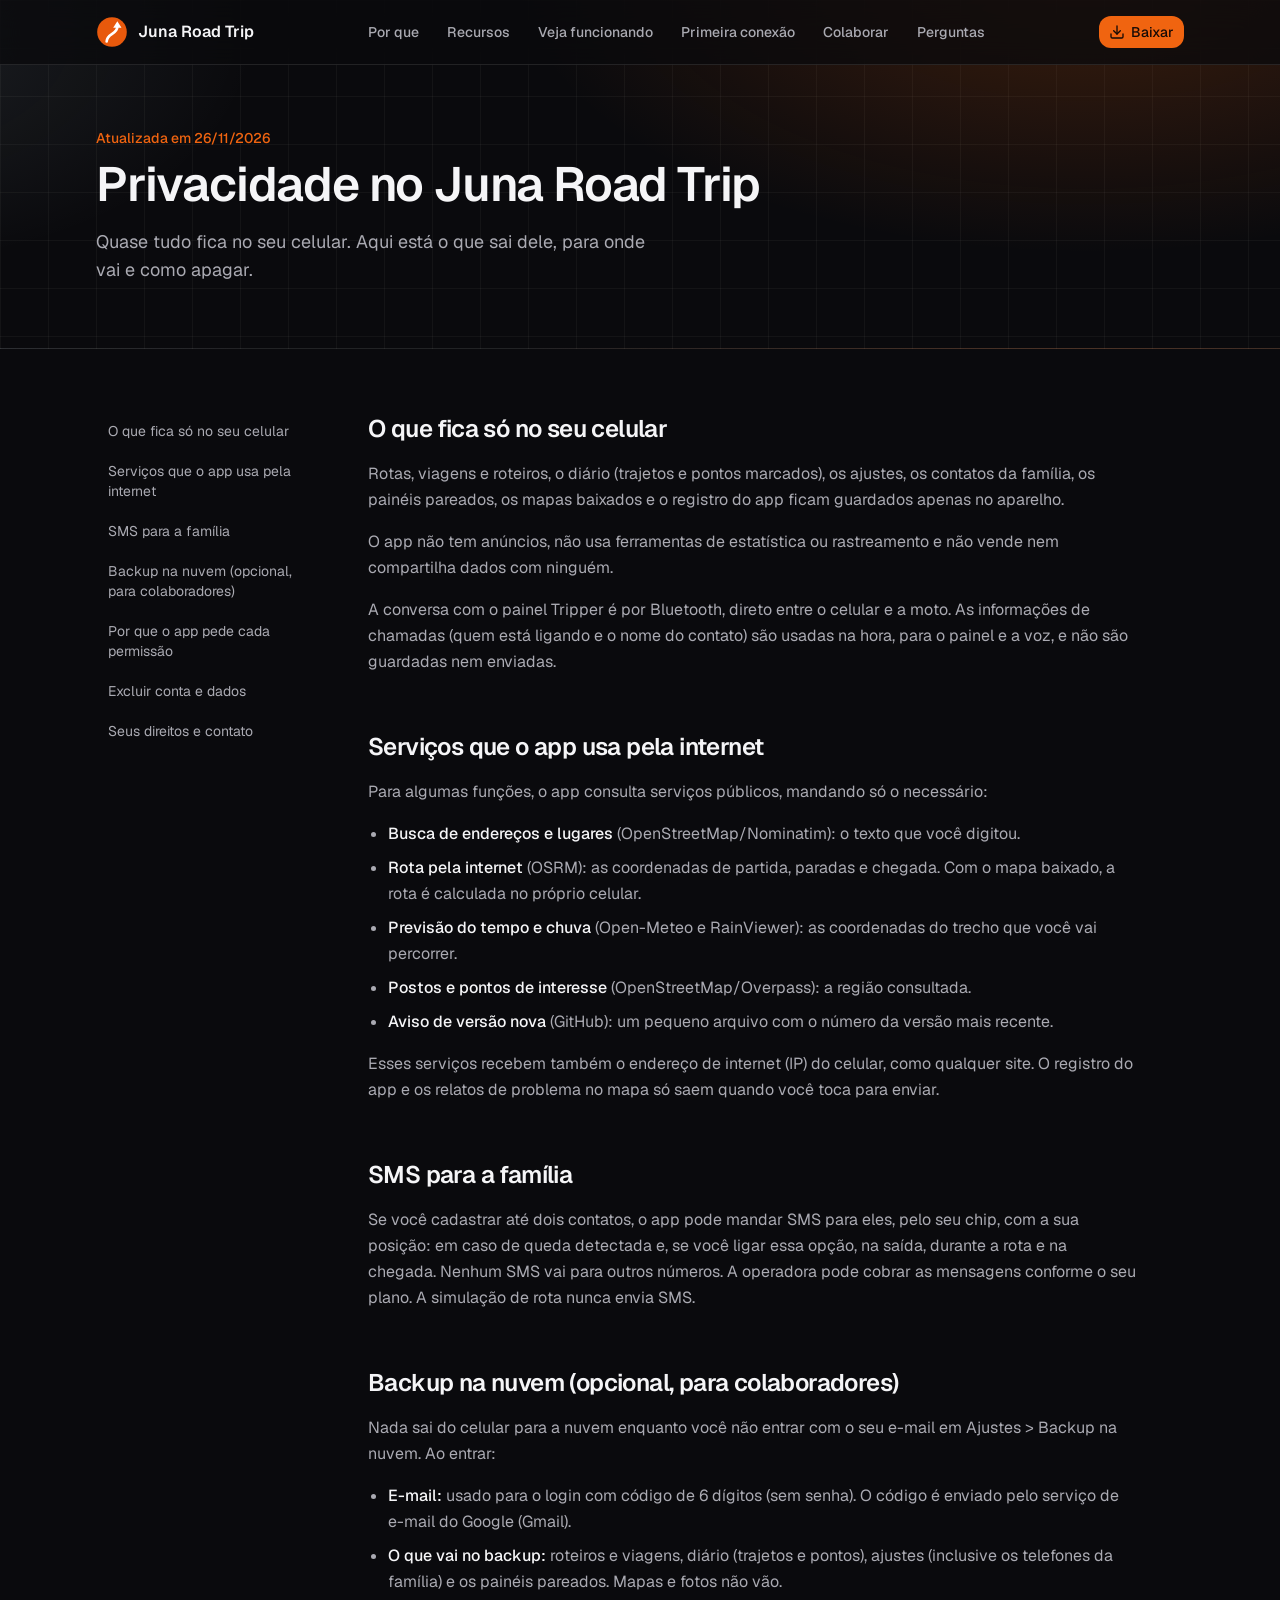
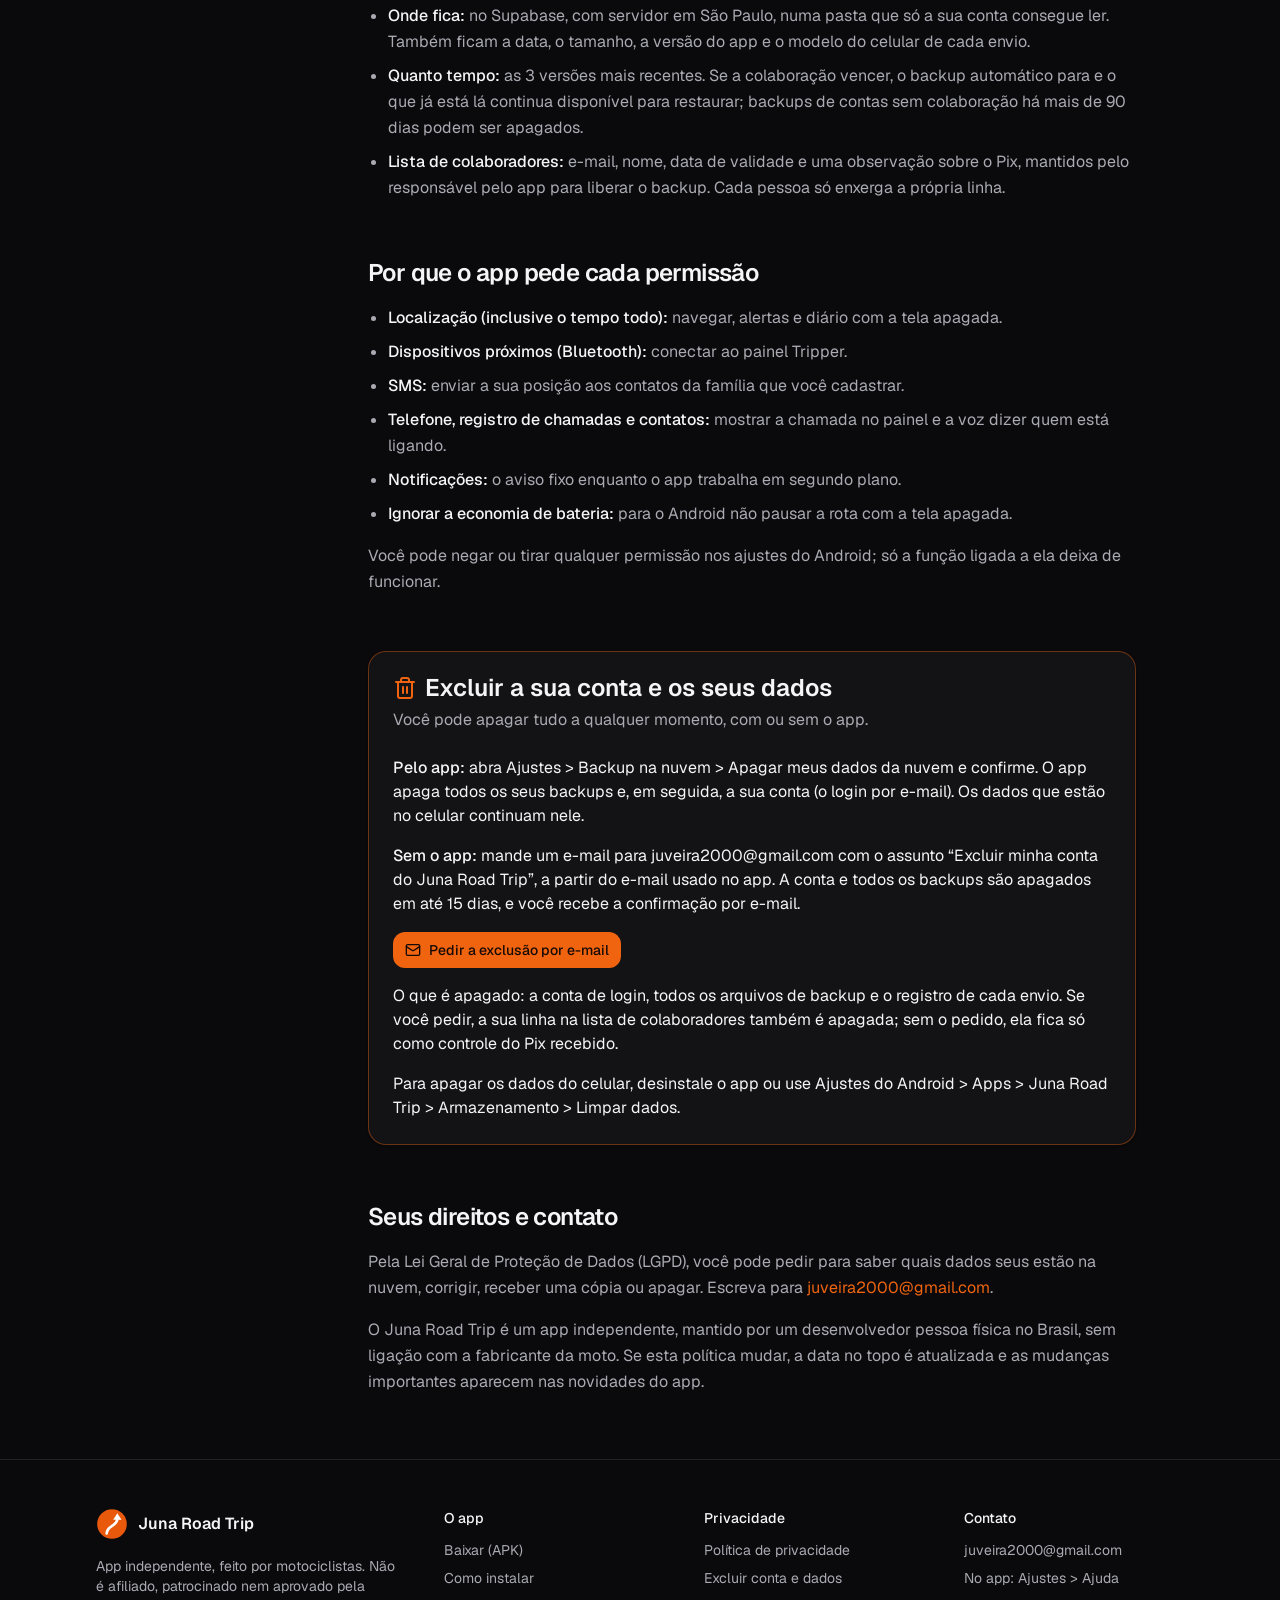
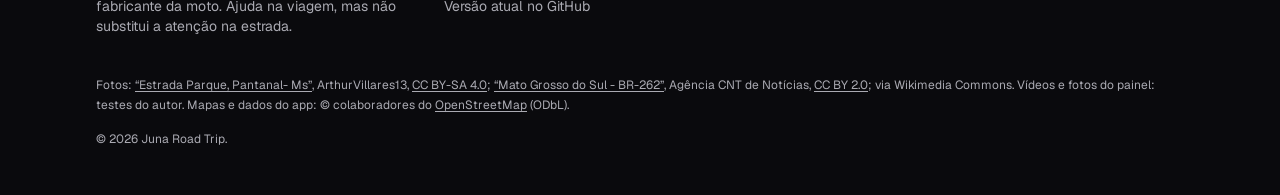
==== commit 9d933ed4: "Add files via upload" ====
--- a/privacidade.html
+++ b/privacidade.html
@@ -7,9 +7,9 @@
 <meta name="description" content="Política de privacidade do app Juna Road Trip e como excluir a sua conta e os seus dados da nuvem.">
 <meta name="theme-color" content="#18181b">
 <link rel="icon" href="data:image/svg+xml,%3Csvg xmlns='http://www.w3.org/2000/svg' viewBox='0 0 108 108'%3E%3Ccircle cx='54' cy='54' r='50' fill='%23E8590C'/%3E%3Cpath d='M36 86C36 58 72 62 72 36' stroke='%23fff' stroke-width='9' stroke-linecap='round' fill='none'/%3E%3Cpath d='M72 18 86 40H58Z' fill='%23fff'/%3E%3C/svg%3E">
-  <script type="module" crossorigin src="./assets/privacidade-BDrstB7E.js"></script>
-  <link rel="modulepreload" crossorigin href="./assets/Layout-CjOBgG19.js">
-  <link rel="stylesheet" crossorigin href="./assets/Layout-B4CUWWcy.css">
+  <script type="module" crossorigin src="./assets/privacidade-Os1RUd3O.js"></script>
+  <link rel="modulepreload" crossorigin href="./assets/Layout-3BjqQFmy.js">
+  <link rel="stylesheet" crossorigin href="./assets/Layout-2VemShMz.css">
 </head>
 <body>
 <div id="root"></div>
--- a/assets/Layout-2VemShMz.css
+++ b/assets/Layout-2VemShMz.css
@@ -0,0 +1 @@
+@layer properties{@supports (((-webkit-hyphens:none)) and (not (margin-trim:block))) or ((-moz-orient:inline) and (not (color:rgb(from red r g b)))){*,:before,:after,::backdrop{--tw-translate-x:0;--tw-translate-y:0;--tw-translate-z:0;--tw-rotate-x:initial;--tw-rotate-y:initial;--tw-rotate-z:initial;--tw-skew-x:initial;--tw-skew-y:initial;--tw-space-y-reverse:0;--tw-border-style:solid;--tw-leading:initial;--tw-font-weight:initial;--tw-tracking:initial;--tw-shadow:0 0 #0000;--tw-shadow-color:initial;--tw-shadow-alpha:100%;--tw-inset-shadow:0 0 #0000;--tw-inset-shadow-color:initial;--tw-inset-shadow-alpha:100%;--tw-ring-color:initial;--tw-ring-shadow:0 0 #0000;--tw-inset-ring-color:initial;--tw-inset-ring-shadow:0 0 #0000;--tw-ring-inset:initial;--tw-ring-offset-width:0px;--tw-ring-offset-color:#fff;--tw-ring-offset-shadow:0 0 #0000;--tw-outline-style:solid;--tw-blur:initial;--tw-brightness:initial;--tw-contrast:initial;--tw-grayscale:initial;--tw-hue-rotate:initial;--tw-invert:initial;--tw-opacity:initial;--tw-saturate:initial;--tw-sepia:initial;--tw-drop-shadow:initial;--tw-drop-shadow-color:initial;--tw-drop-shadow-alpha:100%;--tw-drop-shadow-size:initial;--tw-backdrop-blur:initial;--tw-backdrop-brightness:initial;--tw-backdrop-contrast:initial;--tw-backdrop-grayscale:initial;--tw-backdrop-hue-rotate:initial;--tw-backdrop-invert:initial;--tw-backdrop-opacity:initial;--tw-backdrop-saturate:initial;--tw-backdrop-sepia:initial;--tw-duration:initial;--tw-scale-x:1;--tw-scale-y:1;--tw-scale-z:1;--tw-content:"";--tw-animation-delay:0s;--tw-animation-direction:normal;--tw-animation-duration:initial;--tw-animation-fill-mode:none;--tw-animation-iteration-count:1;--tw-enter-blur:0;--tw-enter-opacity:1;--tw-enter-rotate:0;--tw-enter-scale:1;--tw-enter-translate-x:0;--tw-enter-translate-y:0;--tw-exit-blur:0;--tw-exit-opacity:1;--tw-exit-rotate:0;--tw-exit-scale:1;--tw-exit-translate-x:0;--tw-exit-translate-y:0}}}@layer theme{:root,:host{--font-mono:ui-monospace, SFMono-Regular, Menlo, Monaco, Consolas, "Liberation Mono", "Courier New", monospace;--color-zinc-800:oklch(27.4% .006 286.033);--color-black:#000;--color-white:#fff;--spacing:.25rem;--container-xs:20rem;--container-sm:24rem;--container-lg:32rem;--container-xl:36rem;--container-2xl:42rem;--container-3xl:48rem;--container-6xl:72rem;--text-xs:.75rem;--text-xs--line-height:calc(1 / .75);--text-sm:.875rem;--text-sm--line-height:calc(1.25 / .875);--text-base:1rem;--text-base--line-height: 1.5 ;--text-lg:1.125rem;--text-lg--line-height:calc(1.75 / 1.125);--text-xl:1.25rem;--text-xl--line-height:calc(1.75 / 1.25);--text-2xl:1.5rem;--text-2xl--line-height:calc(2 / 1.5);--text-3xl:1.875rem;--text-3xl--line-height: 1.2 ;--text-4xl:2.25rem;--text-4xl--line-height:calc(2.5 / 2.25);--text-5xl:3rem;--text-5xl--line-height:1;--text-6xl:3.75rem;--text-6xl--line-height:1;--font-weight-medium:500;--font-weight-semibold:600;--tracking-tight:-.025em;--leading-relaxed:1.625;--radius-3xl:1.5rem;--drop-shadow-2xl:0 25px 25px #00000026;--blur-lg:16px;--blur-3xl:64px;--default-transition-duration:.15s;--default-transition-timing-function:cubic-bezier(.4, 0, .2, 1);--default-font-family:"Geist Variable", ui-sans-serif, system-ui, sans-serif;--default-mono-font-family:var(--font-mono)}}@layer base{*,:after,:before,::backdrop{box-sizing:border-box;border:0 solid;margin:0;padding:0}::file-selector-button{box-sizing:border-box;border:0 solid;margin:0;padding:0}html,:host{-webkit-text-size-adjust:100%;tab-size:4;line-height:1.5;font-family:var(--default-font-family,-apple-system, BlinkMacSystemFont, "Segoe UI", Roboto, "Helvetica Neue", "Noto Sans", Arial, sans-serif, "Apple Color Emoji", "Segoe UI Emoji", "Segoe UI Symbol", "Noto Color Emoji");font-feature-settings:var(--default-font-feature-settings,normal);font-variation-settings:var(--default-font-variation-settings,normal);-webkit-tap-highlight-color:transparent}hr{height:0;color:inherit;border-top-width:1px}abbr:where([title]){-webkit-text-decoration:underline dotted;text-decoration:underline dotted}h1,h2,h3,h4,h5,h6{font-size:inherit;font-weight:inherit}a{color:inherit;-webkit-text-decoration:inherit;text-decoration:inherit}b,strong{font-weight:bolder}code,kbd,samp,pre{font-family:var(--default-mono-font-family,ui-monospace, SFMono-Regular, Menlo, Monaco, Consolas, "Liberation Mono", "Courier New", monospace);font-feature-settings:var(--default-mono-font-feature-settings,normal);font-variation-settings:var(--default-mono-font-variation-settings,normal);font-size:1em}small{font-size:80%}sub,sup{vertical-align:baseline;font-size:75%;line-height:0;position:relative}sub{bottom:-.25em}sup{top:-.5em}table{text-indent:0;border-color:inherit;border-collapse:collapse}:-moz-focusring:where(:not(iframe)){outline:auto}progress{vertical-align:baseline}summary{display:list-item}ol,ul,menu{list-style:none}img,svg,video,canvas,audio,iframe,embed,object{vertical-align:middle;display:block}img,video{max-width:100%;height:auto}button,input,select,optgroup,textarea{font:inherit;font-feature-settings:inherit;font-variation-settings:inherit;letter-spacing:inherit;color:inherit;opacity:1;background-color:#0000;border-radius:0}::file-selector-button{font:inherit;font-feature-settings:inherit;font-variation-settings:inherit;letter-spacing:inherit;color:inherit;opacity:1;background-color:#0000;border-radius:0}:where(select:is([multiple],[size])) optgroup{font-weight:bolder}:where(select:is([multiple],[size])) optgroup option{padding-inline-start:20px}::file-selector-button{margin-inline-end:4px}::placeholder{opacity:1}@supports (not ((-webkit-appearance:-apple-pay-button))) or (contain-intrinsic-size:1px){::placeholder{color:currentColor}@supports (color:color-mix(in lab,red,red)){::placeholder{color:color-mix(in oklab,currentcolor 50%,transparent)}}}textarea{resize:vertical}::-webkit-search-decoration{-webkit-appearance:none}::-webkit-date-and-time-value{min-height:1lh;text-align:inherit}::-webkit-datetime-edit{display:inline-flex}::-webkit-datetime-edit-fields-wrapper{padding:0}::-webkit-datetime-edit{padding-block:0}::-webkit-datetime-edit-year-field{padding-block:0}::-webkit-datetime-edit-month-field{padding-block:0}::-webkit-datetime-edit-day-field{padding-block:0}::-webkit-datetime-edit-hour-field{padding-block:0}::-webkit-datetime-edit-minute-field{padding-block:0}::-webkit-datetime-edit-second-field{padding-block:0}::-webkit-datetime-edit-millisecond-field{padding-block:0}::-webkit-datetime-edit-meridiem-field{padding-block:0}::-webkit-calendar-picker-indicator{line-height:1}:-moz-ui-invalid{box-shadow:none}button,input:where([type=button],[type=reset],[type=submit]){appearance:button}::file-selector-button{appearance:button}::-webkit-inner-spin-button{height:auto}::-webkit-outer-spin-button{height:auto}[hidden]:where(:not([hidden=until-found])){display:none!important}*{border-color:var(--border);outline-color:var(--ring)}@supports (color:color-mix(in lab,red,red)){*{outline-color:color-mix(in oklab,var(--ring) 50%,transparent)}}html{scroll-behavior:smooth;scroll-padding-top:5rem}body{background-color:var(--background);color:var(--foreground);-webkit-font-smoothing:antialiased;-moz-osx-font-smoothing:grayscale;font-feature-settings:"ss01","cv11"}::selection{background-color:var(--primary);color:var(--primary-foreground)}}@layer components;@layer utilities{.\@container\/card-header{container:card-header/inline-size}.pointer-events-none{pointer-events:none}.absolute{position:absolute}.fixed{position:fixed}.relative{position:relative}.sticky{position:sticky}.inset-6{inset:calc(var(--spacing) * 6)}.inset-x-0{inset-inline:0}.top-0{top:0}.top-24{top:calc(var(--spacing) * 24)}.z-50{z-index:50}.col-start-2{grid-column-start:2}.row-span-2{grid-row:span 2/span 2}.row-start-1{grid-row-start:1}.mx-auto{margin-inline:auto}.mt-0\.5{margin-top:calc(var(--spacing) * .5)}.mt-1{margin-top:var(--spacing)}.mt-2{margin-top:calc(var(--spacing) * 2)}.mt-3{margin-top:calc(var(--spacing) * 3)}.mt-4{margin-top:calc(var(--spacing) * 4)}.mt-5{margin-top:calc(var(--spacing) * 5)}.mt-6{margin-top:calc(var(--spacing) * 6)}.mt-8{margin-top:calc(var(--spacing) * 8)}.mt-10{margin-top:calc(var(--spacing) * 10)}.mt-12{margin-top:calc(var(--spacing) * 12)}.mb-2{margin-bottom:calc(var(--spacing) * 2)}.mb-3{margin-bottom:calc(var(--spacing) * 3)}.mb-4{margin-bottom:calc(var(--spacing) * 4)}.mb-6{margin-bottom:calc(var(--spacing) * 6)}.block{display:block}.flex{display:flex}.grid{display:grid}.hidden{display:none}.inline-flex{display:inline-flex}.aspect-\[9\/16\]{aspect-ratio:9/16}.aspect-\[16\/10\]{aspect-ratio:16/10}.aspect-square{aspect-ratio:1}.size-4{width:calc(var(--spacing) * 4);height:calc(var(--spacing) * 4)}.size-5{width:calc(var(--spacing) * 5);height:calc(var(--spacing) * 5)}.size-6{width:calc(var(--spacing) * 6);height:calc(var(--spacing) * 6)}.size-7{width:calc(var(--spacing) * 7);height:calc(var(--spacing) * 7)}.size-8{width:calc(var(--spacing) * 8);height:calc(var(--spacing) * 8)}.size-9{width:calc(var(--spacing) * 9);height:calc(var(--spacing) * 9)}.size-10{width:calc(var(--spacing) * 10);height:calc(var(--spacing) * 10)}.size-11{width:calc(var(--spacing) * 11);height:calc(var(--spacing) * 11)}.size-12{width:calc(var(--spacing) * 12);height:calc(var(--spacing) * 12)}.size-14{width:calc(var(--spacing) * 14);height:calc(var(--spacing) * 14)}.h-6{height:calc(var(--spacing) * 6)}.h-8{height:calc(var(--spacing) * 8)}.h-9{height:calc(var(--spacing) * 9)}.h-10{height:calc(var(--spacing) * 10)}.h-11{height:calc(var(--spacing) * 11)}.h-12{height:calc(var(--spacing) * 12)}.h-16{height:calc(var(--spacing) * 16)}.h-\[calc\(100\%-1px\)\]{height:calc(100% - 1px)}.h-auto{height:auto}.h-full{height:100%}.min-h-12{min-height:calc(var(--spacing) * 12)}.w-fit{width:fit-content}.w-full{width:100%}.max-w-2xl{max-width:var(--container-2xl)}.max-w-3xl{max-width:var(--container-3xl)}.max-w-6xl{max-width:var(--container-6xl)}.max-w-\[17rem\]{max-width:17rem}.max-w-\[19rem\]{max-width:19rem}.max-w-\[22rem\]{max-width:22rem}.max-w-lg{max-width:var(--container-lg)}.max-w-sm{max-width:var(--container-sm)}.max-w-xl{max-width:var(--container-xl)}.max-w-xs{max-width:var(--container-xs)}.flex-1{flex:1}.shrink-0{flex-shrink:0}.translate-y-0\.5{--tw-translate-y:calc(var(--spacing) * .5);translate:var(--tw-translate-x) var(--tw-translate-y)}.transform{transform:var(--tw-rotate-x, ) var(--tw-rotate-y, ) var(--tw-rotate-z, ) var(--tw-skew-x, ) var(--tw-skew-y, )}.scroll-mt-20{scroll-margin-top:calc(var(--spacing) * 20)}.scroll-mt-24{scroll-margin-top:calc(var(--spacing) * 24)}.auto-rows-min{grid-auto-rows:min-content}.grid-cols-2{grid-template-columns:repeat(2,minmax(0,1fr))}.grid-rows-\[auto_auto\]{grid-template-rows:auto auto}.flex-col{flex-direction:column}.flex-wrap{flex-wrap:wrap}.place-items-center{place-items:center}.items-center{align-items:center}.items-start{align-items:flex-start}.justify-between{justify-content:space-between}.justify-center{justify-content:center}.justify-start{justify-content:flex-start}.gap-1{gap:var(--spacing)}.gap-1\.5{gap:calc(var(--spacing) * 1.5)}.gap-2{gap:calc(var(--spacing) * 2)}.gap-2\.5{gap:calc(var(--spacing) * 2.5)}.gap-3{gap:calc(var(--spacing) * 3)}.gap-4{gap:calc(var(--spacing) * 4)}.gap-5{gap:calc(var(--spacing) * 5)}.gap-6{gap:calc(var(--spacing) * 6)}.gap-8{gap:calc(var(--spacing) * 8)}.gap-10{gap:calc(var(--spacing) * 10)}.gap-12{gap:calc(var(--spacing) * 12)}:where(.space-y-1>:not(:last-child)){--tw-space-y-reverse:0;margin-block-start:calc(var(--spacing) * var(--tw-space-y-reverse));margin-block-end:calc(var(--spacing) * calc(1 - var(--tw-space-y-reverse)))}:where(.space-y-2>:not(:last-child)){--tw-space-y-reverse:0;margin-block-start:calc(calc(var(--spacing) * 2) * var(--tw-space-y-reverse));margin-block-end:calc(calc(var(--spacing) * 2) * calc(1 - var(--tw-space-y-reverse)))}:where(.space-y-4>:not(:last-child)){--tw-space-y-reverse:0;margin-block-start:calc(calc(var(--spacing) * 4) * var(--tw-space-y-reverse));margin-block-end:calc(calc(var(--spacing) * 4) * calc(1 - var(--tw-space-y-reverse)))}:where(.space-y-14>:not(:last-child)){--tw-space-y-reverse:0;margin-block-start:calc(calc(var(--spacing) * 14) * var(--tw-space-y-reverse));margin-block-end:calc(calc(var(--spacing) * 14) * calc(1 - var(--tw-space-y-reverse)))}.self-start{align-self:flex-start}.justify-self-end{justify-self:flex-end}.truncate{text-overflow:ellipsis;white-space:nowrap;overflow:hidden}.overflow-hidden{overflow:hidden}.rounded-2xl{border-radius:calc(var(--radius) + 10px)}.rounded-3xl{border-radius:var(--radius-3xl)}.rounded-\[1\.8rem\]{border-radius:1.8rem}.rounded-\[2\.5rem\]{border-radius:2.5rem}.rounded-full{border-radius:2147483647px}.rounded-lg{border-radius:var(--radius)}.rounded-md{border-radius:calc(var(--radius) - 2px)}.rounded-xl{border-radius:calc(var(--radius) + 4px)}.border{border-style:var(--tw-border-style);border-width:1px}.border-8{border-style:var(--tw-border-style);border-width:8px}.border-\[10px\]{border-style:var(--tw-border-style);border-width:10px}.border-y{border-block-style:var(--tw-border-style);border-block-width:1px}.border-t{border-top-style:var(--tw-border-style);border-top-width:1px}.border-b{border-bottom-style:var(--tw-border-style);border-bottom-width:1px}.border-border{border-color:var(--border)}.border-card{border-color:var(--card)}.border-primary\/40{border-color:var(--primary)}@supports (color:color-mix(in lab,red,red)){.border-primary\/40{border-color:color-mix(in oklab,var(--primary) 40%,transparent)}}.border-primary\/50{border-color:var(--primary)}@supports (color:color-mix(in lab,red,red)){.border-primary\/50{border-color:color-mix(in oklab,var(--primary) 50%,transparent)}}.border-transparent{border-color:#0000}.border-zinc-800{border-color:var(--color-zinc-800)}.bg-background,.bg-background\/75{background-color:var(--background)}@supports (color:color-mix(in lab,red,red)){.bg-background\/75{background-color:color-mix(in oklab,var(--background) 75%,transparent)}}.bg-black{background-color:var(--color-black)}.bg-card,.bg-card\/40{background-color:var(--card)}@supports (color:color-mix(in lab,red,red)){.bg-card\/40{background-color:color-mix(in oklab,var(--card) 40%,transparent)}}.bg-destructive,.bg-destructive\/15{background-color:var(--destructive)}@supports (color:color-mix(in lab,red,red)){.bg-destructive\/15{background-color:color-mix(in oklab,var(--destructive) 15%,transparent)}}.bg-muted{background-color:var(--muted)}.bg-primary,.bg-primary\/10{background-color:var(--primary)}@supports (color:color-mix(in lab,red,red)){.bg-primary\/10{background-color:color-mix(in oklab,var(--primary) 10%,transparent)}}.bg-primary\/15{background-color:var(--primary)}@supports (color:color-mix(in lab,red,red)){.bg-primary\/15{background-color:color-mix(in oklab,var(--primary) 15%,transparent)}}.bg-primary\/25{background-color:var(--primary)}@supports (color:color-mix(in lab,red,red)){.bg-primary\/25{background-color:color-mix(in oklab,var(--primary) 25%,transparent)}}.bg-secondary{background-color:var(--secondary)}.bg-transparent{background-color:#0000}.object-cover{object-fit:cover}.p-1{padding:var(--spacing)}.p-4{padding:calc(var(--spacing) * 4)}.p-5{padding:calc(var(--spacing) * 5)}.p-\[3px\]{padding:3px}.px-2{padding-inline:calc(var(--spacing) * 2)}.px-3{padding-inline:calc(var(--spacing) * 3)}.px-4{padding-inline:calc(var(--spacing) * 4)}.px-5{padding-inline:calc(var(--spacing) * 5)}.px-6{padding-inline:calc(var(--spacing) * 6)}.px-7{padding-inline:calc(var(--spacing) * 7)}.py-0\.5{padding-block:calc(var(--spacing) * .5)}.py-1{padding-block:var(--spacing)}.py-2{padding-block:calc(var(--spacing) * 2)}.py-3{padding-block:calc(var(--spacing) * 3)}.py-4{padding-block:calc(var(--spacing) * 4)}.py-5{padding-block:calc(var(--spacing) * 5)}.py-6{padding-block:calc(var(--spacing) * 6)}.py-12{padding-block:calc(var(--spacing) * 12)}.py-16{padding-block:calc(var(--spacing) * 16)}.py-20{padding-block:calc(var(--spacing) * 20)}.pt-0{padding-top:0}.pt-28{padding-top:calc(var(--spacing) * 28)}.pt-32{padding-top:calc(var(--spacing) * 32)}.pb-4{padding-bottom:calc(var(--spacing) * 4)}.pb-16{padding-bottom:calc(var(--spacing) * 16)}.pb-20{padding-bottom:calc(var(--spacing) * 20)}.text-center{text-align:center}.text-left{text-align:left}.font-mono{font-family:var(--font-mono)}.text-2xl{font-size:var(--text-2xl);line-height:var(--tw-leading,var(--text-2xl--line-height))}.text-3xl{font-size:var(--text-3xl);line-height:var(--tw-leading,var(--text-3xl--line-height))}.text-4xl{font-size:var(--text-4xl);line-height:var(--tw-leading,var(--text-4xl--line-height))}.text-base{font-size:var(--text-base);line-height:var(--tw-leading,var(--text-base--line-height))}.text-lg{font-size:var(--text-lg);line-height:var(--tw-leading,var(--text-lg--line-height))}.text-sm{font-size:var(--text-sm);line-height:var(--tw-leading,var(--text-sm--line-height))}.text-xs{font-size:var(--text-xs);line-height:var(--tw-leading,var(--text-xs--line-height))}.leading-none{--tw-leading:1;line-height:1}.leading-relaxed{--tw-leading:var(--leading-relaxed);line-height:var(--leading-relaxed)}.font-medium{--tw-font-weight:var(--font-weight-medium);font-weight:var(--font-weight-medium)}.font-semibold{--tw-font-weight:var(--font-weight-semibold);font-weight:var(--font-weight-semibold)}.tracking-tight{--tw-tracking:var(--tracking-tight);letter-spacing:var(--tracking-tight)}.text-balance{text-wrap:balance}.text-pretty{text-wrap:pretty}.break-all{word-break:break-all}.whitespace-nowrap{white-space:nowrap}.text-card-foreground{color:var(--card-foreground)}.text-destructive{color:var(--destructive)}.text-foreground,.text-foreground\/60{color:var(--foreground)}@supports (color:color-mix(in lab,red,red)){.text-foreground\/60{color:color-mix(in oklab,var(--foreground) 60%,transparent)}}.text-foreground\/80{color:var(--foreground)}@supports (color:color-mix(in lab,red,red)){.text-foreground\/80{color:color-mix(in oklab,var(--foreground) 80%,transparent)}}.text-muted-foreground{color:var(--muted-foreground)}.text-primary{color:var(--primary)}.text-primary-foreground{color:var(--primary-foreground)}.text-secondary-foreground{color:var(--secondary-foreground)}.text-white{color:var(--color-white)}.underline{text-decoration-line:underline}.underline-offset-2{text-underline-offset:2px}.underline-offset-4{text-underline-offset:4px}.shadow-2xl{--tw-shadow:0 25px 50px -12px var(--tw-shadow-color,#00000040);box-shadow:var(--tw-inset-shadow),var(--tw-inset-ring-shadow),var(--tw-ring-offset-shadow),var(--tw-ring-shadow),var(--tw-shadow)}.shadow-sm{--tw-shadow:0 1px 3px 0 var(--tw-shadow-color,#0000001a), 0 1px 2px -1px var(--tw-shadow-color,#0000001a);box-shadow:var(--tw-inset-shadow),var(--tw-inset-ring-shadow),var(--tw-ring-offset-shadow),var(--tw-ring-shadow),var(--tw-shadow)}.shadow-xs{--tw-shadow:0 1px 2px 0 var(--tw-shadow-color,#0000000d);box-shadow:var(--tw-inset-shadow),var(--tw-inset-ring-shadow),var(--tw-ring-offset-shadow),var(--tw-ring-shadow),var(--tw-shadow)}.ring-1{--tw-ring-shadow:var(--tw-ring-inset, ) 0 0 0 calc(1px + var(--tw-ring-offset-width)) var(--tw-ring-color,currentcolor);box-shadow:var(--tw-inset-shadow),var(--tw-inset-ring-shadow),var(--tw-ring-offset-shadow),var(--tw-ring-shadow),var(--tw-shadow)}.ring-white\/10{--tw-ring-color:#ffffff1a}@supports (color:color-mix(in lab,red,red)){.ring-white\/10{--tw-ring-color:color-mix(in oklab, var(--color-white) 10%, transparent)}}.outline{outline-style:var(--tw-outline-style);outline-width:1px}.blur-3xl{--tw-blur:blur(var(--blur-3xl));filter:var(--tw-blur, ) var(--tw-brightness, ) var(--tw-contrast, ) var(--tw-grayscale, ) var(--tw-hue-rotate, ) var(--tw-invert, ) var(--tw-saturate, ) var(--tw-sepia, ) var(--tw-drop-shadow, )}.drop-shadow-2xl{--tw-drop-shadow-size:drop-shadow(0 25px 25px var(--tw-drop-shadow-color,#00000026));--tw-drop-shadow:drop-shadow(var(--drop-shadow-2xl));filter:var(--tw-blur, ) var(--tw-brightness, ) var(--tw-contrast, ) var(--tw-grayscale, ) var(--tw-hue-rotate, ) var(--tw-invert, ) var(--tw-saturate, ) var(--tw-sepia, ) var(--tw-drop-shadow, )}.backdrop-blur-lg{--tw-backdrop-blur:blur(var(--blur-lg));-webkit-backdrop-filter:var(--tw-backdrop-blur, ) var(--tw-backdrop-brightness, ) var(--tw-backdrop-contrast, ) var(--tw-backdrop-grayscale, ) var(--tw-backdrop-hue-rotate, ) var(--tw-backdrop-invert, ) var(--tw-backdrop-opacity, ) var(--tw-backdrop-saturate, ) var(--tw-backdrop-sepia, );backdrop-filter:var(--tw-backdrop-blur, ) var(--tw-backdrop-brightness, ) var(--tw-backdrop-contrast, ) var(--tw-backdrop-grayscale, ) var(--tw-backdrop-hue-rotate, ) var(--tw-backdrop-invert, ) var(--tw-backdrop-opacity, ) var(--tw-backdrop-saturate, ) var(--tw-backdrop-sepia, )}.transition-\[color\,box-shadow\]{transition-property:color,box-shadow;transition-timing-function:var(--tw-ease,var(--default-transition-timing-function));transition-duration:var(--tw-duration,var(--default-transition-duration))}.transition-all{transition-property:all;transition-timing-function:var(--tw-ease,var(--default-transition-timing-function));transition-duration:var(--tw-duration,var(--default-transition-duration))}.transition-colors{transition-property:color,background-color,border-color,outline-color,text-decoration-color,fill,stroke,--tw-gradient-from,--tw-gradient-via,--tw-gradient-to;transition-timing-function:var(--tw-ease,var(--default-transition-timing-function));transition-duration:var(--tw-duration,var(--default-transition-duration))}.transition-transform{transition-property:transform,translate,scale,rotate;transition-timing-function:var(--tw-ease,var(--default-transition-timing-function));transition-duration:var(--tw-duration,var(--default-transition-duration))}.duration-200{--tw-duration:.2s;transition-duration:.2s}.outline-none{--tw-outline-style:none;outline-style:none}@media(hover:hover){:is(:where(.group):hover .group-hover\:scale-110){--tw-scale-x:110%;--tw-scale-y:110%;--tw-scale-z:110%;scale:var(--tw-scale-x) var(--tw-scale-y)}}:is(:where(.group\/tabs)[data-orientation=horizontal] .group-data-\[orientation\=horizontal\]\/tabs\:h-9){height:calc(var(--spacing) * 9)}:is(:where(.group\/tabs)[data-orientation=vertical] .group-data-\[orientation\=vertical\]\/tabs\:h-fit){height:fit-content}:is(:where(.group\/tabs)[data-orientation=vertical] .group-data-\[orientation\=vertical\]\/tabs\:w-full){width:100%}:is(:where(.group\/tabs)[data-orientation=vertical] .group-data-\[orientation\=vertical\]\/tabs\:flex-col){flex-direction:column}:is(:where(.group\/tabs)[data-orientation=vertical] .group-data-\[orientation\=vertical\]\/tabs\:justify-start){justify-content:flex-start}:is(:where(.group\/tabs-list)[data-variant=line] .group-data-\[variant\=line\]\/tabs-list\:bg-transparent){background-color:#0000}.after\:absolute:after{content:var(--tw-content);position:absolute}.after\:bg-foreground:after{content:var(--tw-content);background-color:var(--foreground)}.after\:opacity-0:after{content:var(--tw-content);opacity:0}.after\:transition-opacity:after{content:var(--tw-content);transition-property:opacity;transition-timing-function:var(--tw-ease,var(--default-transition-timing-function));transition-duration:var(--tw-duration,var(--default-transition-duration))}:is(:where(.group\/tabs)[data-orientation=horizontal] .group-data-\[orientation\=horizontal\]\/tabs\:after\:inset-x-0):after{content:var(--tw-content);inset-inline:0}:is(:where(.group\/tabs)[data-orientation=horizontal] .group-data-\[orientation\=horizontal\]\/tabs\:after\:bottom-\[-5px\]):after{content:var(--tw-content);bottom:-5px}:is(:where(.group\/tabs)[data-orientation=horizontal] .group-data-\[orientation\=horizontal\]\/tabs\:after\:h-0\.5):after{content:var(--tw-content);height:calc(var(--spacing) * .5)}:is(:where(.group\/tabs)[data-orientation=vertical] .group-data-\[orientation\=vertical\]\/tabs\:after\:inset-y-0):after{content:var(--tw-content);inset-block:0}:is(:where(.group\/tabs)[data-orientation=vertical] .group-data-\[orientation\=vertical\]\/tabs\:after\:-right-1):after{content:var(--tw-content);right:calc(var(--spacing) * -1)}:is(:where(.group\/tabs)[data-orientation=vertical] .group-data-\[orientation\=vertical\]\/tabs\:after\:w-0\.5):after{content:var(--tw-content);width:calc(var(--spacing) * .5)}.last\:border-b-0:last-child{border-bottom-style:var(--tw-border-style);border-bottom-width:0}@media(hover:hover){.hover\:border-primary\/50:hover{border-color:var(--primary)}@supports (color:color-mix(in lab,red,red)){.hover\:border-primary\/50:hover{border-color:color-mix(in oklab,var(--primary) 50%,transparent)}}.hover\:bg-accent:hover{background-color:var(--accent)}.hover\:bg-destructive\/90:hover{background-color:var(--destructive)}@supports (color:color-mix(in lab,red,red)){.hover\:bg-destructive\/90:hover{background-color:color-mix(in oklab,var(--destructive) 90%,transparent)}}.hover\:bg-primary\/90:hover{background-color:var(--primary)}@supports (color:color-mix(in lab,red,red)){.hover\:bg-primary\/90:hover{background-color:color-mix(in oklab,var(--primary) 90%,transparent)}}.hover\:bg-secondary\/80:hover{background-color:var(--secondary)}@supports (color:color-mix(in lab,red,red)){.hover\:bg-secondary\/80:hover{background-color:color-mix(in oklab,var(--secondary) 80%,transparent)}}.hover\:text-accent-foreground:hover{color:var(--accent-foreground)}.hover\:text-foreground:hover{color:var(--foreground)}.hover\:underline:hover{text-decoration-line:underline}}.focus-visible\:border-ring:focus-visible{border-color:var(--ring)}.focus-visible\:ring-\[3px\]:focus-visible{--tw-ring-shadow:var(--tw-ring-inset, ) 0 0 0 calc(3px + var(--tw-ring-offset-width)) var(--tw-ring-color,currentcolor);box-shadow:var(--tw-inset-shadow),var(--tw-inset-ring-shadow),var(--tw-ring-offset-shadow),var(--tw-ring-shadow),var(--tw-shadow)}.focus-visible\:ring-destructive\/20:focus-visible{--tw-ring-color:var(--destructive)}@supports (color:color-mix(in lab,red,red)){.focus-visible\:ring-destructive\/20:focus-visible{--tw-ring-color:color-mix(in oklab, var(--destructive) 20%, transparent)}}.focus-visible\:ring-ring\/50:focus-visible{--tw-ring-color:var(--ring)}@supports (color:color-mix(in lab,red,red)){.focus-visible\:ring-ring\/50:focus-visible{--tw-ring-color:color-mix(in oklab, var(--ring) 50%, transparent)}}.focus-visible\:outline-1:focus-visible{outline-style:var(--tw-outline-style);outline-width:1px}.focus-visible\:outline-ring:focus-visible{outline-color:var(--ring)}.disabled\:pointer-events-none:disabled{pointer-events:none}.disabled\:opacity-50:disabled{opacity:.5}.has-data-\[slot\=card-action\]\:grid-cols-\[1fr_auto\]:has([data-slot=card-action]){grid-template-columns:1fr auto}.has-\[\>svg\]\:px-1\.5:has(>svg){padding-inline:calc(var(--spacing) * 1.5)}.has-\[\>svg\]\:px-2\.5:has(>svg){padding-inline:calc(var(--spacing) * 2.5)}.has-\[\>svg\]\:px-3:has(>svg){padding-inline:calc(var(--spacing) * 3)}.has-\[\>svg\]\:px-4:has(>svg){padding-inline:calc(var(--spacing) * 4)}.has-\[\>svg\]\:px-5:has(>svg){padding-inline:calc(var(--spacing) * 5)}.aria-invalid\:border-destructive[aria-invalid=true]{border-color:var(--destructive)}.aria-invalid\:ring-destructive\/20[aria-invalid=true]{--tw-ring-color:var(--destructive)}@supports (color:color-mix(in lab,red,red)){.aria-invalid\:ring-destructive\/20[aria-invalid=true]{--tw-ring-color:color-mix(in oklab, var(--destructive) 20%, transparent)}}.data-\[orientation\=horizontal\]\:flex-col[data-orientation=horizontal]{flex-direction:column}.data-\[state\=active\]\:bg-background[data-state=active]{background-color:var(--background)}.data-\[state\=active\]\:text-foreground[data-state=active]{color:var(--foreground)}:is(:where(.group\/tabs-list)[data-variant=default] .group-data-\[variant\=default\]\/tabs-list\:data-\[state\=active\]\:shadow-sm)[data-state=active]{--tw-shadow:0 1px 3px 0 var(--tw-shadow-color,#0000001a), 0 1px 2px -1px var(--tw-shadow-color,#0000001a);box-shadow:var(--tw-inset-shadow),var(--tw-inset-ring-shadow),var(--tw-ring-offset-shadow),var(--tw-ring-shadow),var(--tw-shadow)}:is(:where(.group\/tabs-list)[data-variant=line] .group-data-\[variant\=line\]\/tabs-list\:data-\[state\=active\]\:bg-transparent)[data-state=active]{background-color:#0000}:is(:where(.group\/tabs-list)[data-variant=line] .group-data-\[variant\=line\]\/tabs-list\:data-\[state\=active\]\:shadow-none)[data-state=active]{--tw-shadow:0 0 #0000;box-shadow:var(--tw-inset-shadow),var(--tw-inset-ring-shadow),var(--tw-ring-offset-shadow),var(--tw-ring-shadow),var(--tw-shadow)}:is(:where(.group\/tabs-list)[data-variant=line] .group-data-\[variant\=line\]\/tabs-list\:data-\[state\=active\]\:after\:opacity-100)[data-state=active]:after{content:var(--tw-content);opacity:1}.data-\[state\=closed\]\:animate-accordion-up[data-state=closed]{animation:accordion-up var(--tw-animation-duration,var(--tw-duration,.2s))var(--tw-ease,ease-out)var(--tw-animation-delay,0s)var(--tw-animation-iteration-count,1)var(--tw-animation-direction,normal)var(--tw-animation-fill-mode,none)}.data-\[state\=inactive\]\:hidden[data-state=inactive]{display:none}.data-\[state\=open\]\:animate-accordion-down[data-state=open]{animation:accordion-down var(--tw-animation-duration,var(--tw-duration,.2s))var(--tw-ease,ease-out)var(--tw-animation-delay,0s)var(--tw-animation-iteration-count,1)var(--tw-animation-direction,normal)var(--tw-animation-fill-mode,none)}.data-\[variant\=line\]\:rounded-none[data-variant=line]{border-radius:0}@media(min-width:40rem){.sm\:inline-flex{display:inline-flex}.sm\:w-auto{width:auto}.sm\:grid-cols-2{grid-template-columns:repeat(2,minmax(0,1fr))}.sm\:grid-cols-3{grid-template-columns:repeat(3,minmax(0,1fr))}.sm\:grid-cols-4{grid-template-columns:repeat(4,minmax(0,1fr))}.sm\:flex-row{flex-direction:row}.sm\:px-8{padding-inline:calc(var(--spacing) * 8)}.sm\:py-28{padding-block:calc(var(--spacing) * 28)}.sm\:text-4xl{font-size:var(--text-4xl);line-height:var(--tw-leading,var(--text-4xl--line-height))}.sm\:text-5xl{font-size:var(--text-5xl);line-height:var(--tw-leading,var(--text-5xl--line-height))}.sm\:text-xl{font-size:var(--text-xl);line-height:var(--tw-leading,var(--text-xl--line-height))}}@media(min-width:48rem){.md\:grid-cols-3{grid-template-columns:repeat(3,minmax(0,1fr))}.md\:grid-cols-\[1\.4fr_1fr_1fr_1fr\]{grid-template-columns:1.4fr 1fr 1fr 1fr}.md\:grid-cols-\[1fr_auto\]{grid-template-columns:1fr auto}}@media(min-width:64rem){.lg\:sticky{position:sticky}.lg\:top-24{top:calc(var(--spacing) * 24)}.lg\:block{display:block}.lg\:flex{display:flex}.lg\:hidden{display:none}.lg\:grid-cols-\[1\.1fr_1fr\]{grid-template-columns:1.1fr 1fr}.lg\:grid-cols-\[1\.2fr_1fr\]{grid-template-columns:1.2fr 1fr}.lg\:grid-cols-\[1fr_1\.1fr\]{grid-template-columns:1fr 1.1fr}.lg\:grid-cols-\[1fr_1\.6fr\]{grid-template-columns:1fr 1.6fr}.lg\:grid-cols-\[1fr_22rem\]{grid-template-columns:1fr 22rem}.lg\:grid-cols-\[1fr_auto\]{grid-template-columns:1fr auto}.lg\:grid-cols-\[14rem_1fr\]{grid-template-columns:14rem 1fr}.lg\:flex-row{flex-direction:row}.lg\:items-center{align-items:center}.lg\:items-end{align-items:flex-end}.lg\:justify-between{justify-content:space-between}.lg\:self-start{align-self:flex-start}.lg\:pt-36{padding-top:calc(var(--spacing) * 36)}.lg\:pb-28{padding-bottom:calc(var(--spacing) * 28)}.lg\:text-6xl{font-size:var(--text-6xl);line-height:var(--tw-leading,var(--text-6xl--line-height))}}.dark\:border-input:is(.dark *){border-color:var(--input)}.dark\:bg-destructive\/60:is(.dark *){background-color:var(--destructive)}@supports (color:color-mix(in lab,red,red)){.dark\:bg-destructive\/60:is(.dark *){background-color:color-mix(in oklab,var(--destructive) 60%,transparent)}}.dark\:bg-input\/30:is(.dark *){background-color:var(--input)}@supports (color:color-mix(in lab,red,red)){.dark\:bg-input\/30:is(.dark *){background-color:color-mix(in oklab,var(--input) 30%,transparent)}}.dark\:text-muted-foreground:is(.dark *){color:var(--muted-foreground)}@media(hover:hover){.dark\:hover\:bg-accent\/50:is(.dark *):hover{background-color:var(--accent)}@supports (color:color-mix(in lab,red,red)){.dark\:hover\:bg-accent\/50:is(.dark *):hover{background-color:color-mix(in oklab,var(--accent) 50%,transparent)}}.dark\:hover\:bg-input\/50:is(.dark *):hover{background-color:var(--input)}@supports (color:color-mix(in lab,red,red)){.dark\:hover\:bg-input\/50:is(.dark *):hover{background-color:color-mix(in oklab,var(--input) 50%,transparent)}}.dark\:hover\:text-foreground:is(.dark *):hover{color:var(--foreground)}}.dark\:focus-visible\:ring-destructive\/40:is(.dark *):focus-visible{--tw-ring-color:var(--destructive)}@supports (color:color-mix(in lab,red,red)){.dark\:focus-visible\:ring-destructive\/40:is(.dark *):focus-visible{--tw-ring-color:color-mix(in oklab, var(--destructive) 40%, transparent)}}.dark\:aria-invalid\:ring-destructive\/40:is(.dark *)[aria-invalid=true]{--tw-ring-color:var(--destructive)}@supports (color:color-mix(in lab,red,red)){.dark\:aria-invalid\:ring-destructive\/40:is(.dark *)[aria-invalid=true]{--tw-ring-color:color-mix(in oklab, var(--destructive) 40%, transparent)}}.dark\:data-\[state\=active\]\:border-input:is(.dark *)[data-state=active]{border-color:var(--input)}.dark\:data-\[state\=active\]\:bg-input\/30:is(.dark *)[data-state=active]{background-color:var(--input)}@supports (color:color-mix(in lab,red,red)){.dark\:data-\[state\=active\]\:bg-input\/30:is(.dark *)[data-state=active]{background-color:color-mix(in oklab,var(--input) 30%,transparent)}}.dark\:data-\[state\=active\]\:text-foreground:is(.dark *)[data-state=active]{color:var(--foreground)}:is(:where(.group\/tabs-list)[data-variant=line] .dark\:group-data-\[variant\=line\]\/tabs-list\:data-\[state\=active\]\:border-transparent:is(.dark *))[data-state=active]{border-color:#0000}:is(:where(.group\/tabs-list)[data-variant=line] .dark\:group-data-\[variant\=line\]\/tabs-list\:data-\[state\=active\]\:bg-transparent:is(.dark *))[data-state=active]{background-color:#0000}.\[\&_b\]\:font-medium b{--tw-font-weight:var(--font-weight-medium);font-weight:var(--font-weight-medium)}.\[\&_b\]\:text-foreground b{color:var(--foreground)}.\[\&_li\]\:mt-2 li{margin-top:calc(var(--spacing) * 2)}.\[\&_p\+p\]\:mt-4 p+p,.\[\&_p\+ul\]\:mt-4 p+ul{margin-top:calc(var(--spacing) * 4)}.\[\&_svg\]\:pointer-events-none svg{pointer-events:none}.\[\&_svg\]\:shrink-0 svg{flex-shrink:0}.\[\&_svg\:not\(\[class\*\=\'size-\'\]\)\]\:size-3 svg:not([class*=size-]){width:calc(var(--spacing) * 3);height:calc(var(--spacing) * 3)}.\[\&_svg\:not\(\[class\*\=\'size-\'\]\)\]\:size-4 svg:not([class*=size-]){width:calc(var(--spacing) * 4);height:calc(var(--spacing) * 4)}.\[\&_svg\:not\(\[class\*\=\'size-\'\]\)\]\:size-5 svg:not([class*=size-]){width:calc(var(--spacing) * 5);height:calc(var(--spacing) * 5)}.\[\&_ul\]\:list-disc ul{list-style-type:disc}.\[\&_ul\]\:pl-5 ul{padding-left:calc(var(--spacing) * 5)}.\[\&_ul\+p\]\:mt-4 ul+p{margin-top:calc(var(--spacing) * 4)}.\[\.border-b\]\:pb-6.border-b{padding-bottom:calc(var(--spacing) * 6)}.\[\.border-t\]\:pt-6.border-t{padding-top:calc(var(--spacing) * 6)}.\[\&\>svg\]\:pointer-events-none>svg{pointer-events:none}.\[\&\>svg\]\:size-3>svg{width:calc(var(--spacing) * 3);height:calc(var(--spacing) * 3)}.\[\&\[data-state\=open\]\>svg\]\:rotate-180[data-state=open]>svg{rotate:180deg}@media(hover:hover){a.\[a\&\]\:hover\:bg-accent:hover{background-color:var(--accent)}a.\[a\&\]\:hover\:bg-destructive\/90:hover{background-color:var(--destructive)}@supports (color:color-mix(in lab,red,red)){a.\[a\&\]\:hover\:bg-destructive\/90:hover{background-color:color-mix(in oklab,var(--destructive) 90%,transparent)}}a.\[a\&\]\:hover\:bg-primary\/90:hover{background-color:var(--primary)}@supports (color:color-mix(in lab,red,red)){a.\[a\&\]\:hover\:bg-primary\/90:hover{background-color:color-mix(in oklab,var(--primary) 90%,transparent)}}a.\[a\&\]\:hover\:bg-secondary\/90:hover{background-color:var(--secondary)}@supports (color:color-mix(in lab,red,red)){a.\[a\&\]\:hover\:bg-secondary\/90:hover{background-color:color-mix(in oklab,var(--secondary) 90%,transparent)}}a.\[a\&\]\:hover\:text-accent-foreground:hover{color:var(--accent-foreground)}a.\[a\&\]\:hover\:underline:hover{text-decoration-line:underline}}}@property --tw-animation-delay{syntax:"*";inherits:false;initial-value:0s}@property --tw-animation-direction{syntax:"*";inherits:false;initial-value:normal}@property --tw-animation-duration{syntax:"*";inherits:false}@property --tw-animation-fill-mode{syntax:"*";inherits:false;initial-value:none}@property --tw-animation-iteration-count{syntax:"*";inherits:false;initial-value:1}@property --tw-enter-blur{syntax:"*";inherits:false;initial-value:0}@property --tw-enter-opacity{syntax:"*";inherits:false;initial-value:1}@property --tw-enter-rotate{syntax:"*";inherits:false;initial-value:0}@property --tw-enter-scale{syntax:"*";inherits:false;initial-value:1}@property --tw-enter-translate-x{syntax:"*";inherits:false;initial-value:0}@property --tw-enter-translate-y{syntax:"*";inherits:false;initial-value:0}@property --tw-exit-blur{syntax:"*";inherits:false;initial-value:0}@property --tw-exit-opacity{syntax:"*";inherits:false;initial-value:1}@property --tw-exit-rotate{syntax:"*";inherits:false;initial-value:0}@property --tw-exit-scale{syntax:"*";inherits:false;initial-value:1}@property --tw-exit-translate-x{syntax:"*";inherits:false;initial-value:0}@property --tw-exit-translate-y{syntax:"*";inherits:false;initial-value:0}@font-face{font-family:Geist Variable;font-style:normal;font-display:swap;font-weight:100 900;src:url(./geist-cyrillic-ext-wght-normal-DjL33-gN.woff2)format("woff2-variations");unicode-range:U+460-52F,U+1C80-1C8A,U+20B4,U+2DE0-2DFF,U+A640-A69F,U+FE2E-FE2F}@font-face{font-family:Geist Variable;font-style:normal;font-display:swap;font-weight:100 900;src:url(./geist-cyrillic-wght-normal-BEAKL7Jp.woff2)format("woff2-variations");unicode-range:U+301,U+400-45F,U+490-491,U+4B0-4B1,U+2116}@font-face{font-family:Geist Variable;font-style:normal;font-display:swap;font-weight:100 900;src:url(./geist-vietnamese-wght-normal-6IgcOCM7.woff2)format("woff2-variations");unicode-range:U+102-103,U+110-111,U+128-129,U+168-169,U+1A0-1A1,U+1AF-1B0,U+300-301,U+303-304,U+308-309,U+323,U+329,U+1EA0-1EF9,U+20AB}@font-face{font-family:Geist Variable;font-style:normal;font-display:swap;font-weight:100 900;src:url(./geist-latin-ext-wght-normal-DC-KSUi6.woff2)format("woff2-variations");unicode-range:U+100-2BA,U+2BD-2C5,U+2C7-2CC,U+2CE-2D7,U+2DD-2FF,U+304,U+308,U+329,U+1D00-1DBF,U+1E00-1E9F,U+1EF2-1EFF,U+2020,U+20A0-20AB,U+20AD-20C0,U+2113,U+2C60-2C7F,U+A720-A7FF}@font-face{font-family:Geist Variable;font-style:normal;font-display:swap;font-weight:100 900;src:url(./geist-latin-wght-normal-BgDaEnEv.woff2)format("woff2-variations");unicode-range:U+??,U+131,U+152-153,U+2BB-2BC,U+2C6,U+2DA,U+2DC,U+304,U+308,U+329,U+2000-206F,U+20AC,U+2122,U+2191,U+2193,U+2212,U+2215,U+FEFF,U+FFFD}:root{--radius:.875rem;--background:oklch(14.5% .006 285);--foreground:oklch(97% .003 286);--card:oklch(19% .006 285);--card-foreground:oklch(97% .003 286);--popover:oklch(19% .006 285);--popover-foreground:oklch(97% .003 286);--primary:oklch(67% .19 44);--primary-foreground:oklch(16% .02 45);--secondary:oklch(25% .008 285);--secondary-foreground:oklch(97% .003 286);--muted:oklch(24% .006 285);--muted-foreground:oklch(74% .012 286);--accent:oklch(26% .01 285);--accent-foreground:oklch(97% .003 286);--destructive:oklch(65% .2 25);--border:oklch(100% 0 0/.1);--input:oklch(100% 0 0/.14);--ring:oklch(67% .19 44);--trip:oklch(91% .035 230);--trip-ink:oklch(27% .01 250)}@media(prefers-reduced-motion:reduce){html{scroll-behavior:auto}*,:before,:after{transition-duration:.01ms!important;animation-duration:.01ms!important}}.hero-bg{background-image:radial-gradient(60rem 30rem at 85% -10%,#f0641038,#0000 60%),radial-gradient(40rem 24rem at -10% 10%,#cbe6f41a,#0000 60%),linear-gradient(90deg,#ffffff0a 1px,#0000 1px),linear-gradient(#ffffff0a 1px,#0000 1px);background-size:auto,auto,48px 48px,48px 48px}@property --tw-translate-x{syntax:"*";inherits:false;initial-value:0}@property --tw-translate-y{syntax:"*";inherits:false;initial-value:0}@property --tw-translate-z{syntax:"*";inherits:false;initial-value:0}@property --tw-rotate-x{syntax:"*";inherits:false}@property --tw-rotate-y{syntax:"*";inherits:false}@property --tw-rotate-z{syntax:"*";inherits:false}@property --tw-skew-x{syntax:"*";inherits:false}@property --tw-skew-y{syntax:"*";inherits:false}@property --tw-space-y-reverse{syntax:"*";inherits:false;initial-value:0}@property --tw-border-style{syntax:"*";inherits:false;initial-value:solid}@property --tw-leading{syntax:"*";inherits:false}@property --tw-font-weight{syntax:"*";inherits:false}@property --tw-tracking{syntax:"*";inherits:false}@property --tw-shadow{syntax:"*";inherits:false;initial-value:0 0 #0000}@property --tw-shadow-color{syntax:"*";inherits:false}@property --tw-shadow-alpha{syntax:"<percentage>";inherits:false;initial-value:100%}@property --tw-inset-shadow{syntax:"*";inherits:false;initial-value:0 0 #0000}@property --tw-inset-shadow-color{syntax:"*";inherits:false}@property --tw-inset-shadow-alpha{syntax:"<percentage>";inherits:false;initial-value:100%}@property --tw-ring-color{syntax:"*";inherits:false}@property --tw-ring-shadow{syntax:"*";inherits:false;initial-value:0 0 #0000}@property --tw-inset-ring-color{syntax:"*";inherits:false}@property --tw-inset-ring-shadow{syntax:"*";inherits:false;initial-value:0 0 #0000}@property --tw-ring-inset{syntax:"*";inherits:false}@property --tw-ring-offset-width{syntax:"<length>";inherits:false;initial-value:0}@property --tw-ring-offset-color{syntax:"*";inherits:false;initial-value:#fff}@property --tw-ring-offset-shadow{syntax:"*";inherits:false;initial-value:0 0 #0000}@property --tw-outline-style{syntax:"*";inherits:false;initial-value:solid}@property --tw-blur{syntax:"*";inherits:false}@property --tw-brightness{syntax:"*";inherits:false}@property --tw-contrast{syntax:"*";inherits:false}@property --tw-grayscale{syntax:"*";inherits:false}@property --tw-hue-rotate{syntax:"*";inherits:false}@property --tw-invert{syntax:"*";inherits:false}@property --tw-opacity{syntax:"*";inherits:false}@property --tw-saturate{syntax:"*";inherits:false}@property --tw-sepia{syntax:"*";inherits:false}@property --tw-drop-shadow{syntax:"*";inherits:false}@property --tw-drop-shadow-color{syntax:"*";inherits:false}@property --tw-drop-shadow-alpha{syntax:"<percentage>";inherits:false;initial-value:100%}@property --tw-drop-shadow-size{syntax:"*";inherits:false}@property --tw-backdrop-blur{syntax:"*";inherits:false}@property --tw-backdrop-brightness{syntax:"*";inherits:false}@property --tw-backdrop-contrast{syntax:"*";inherits:false}@property --tw-backdrop-grayscale{syntax:"*";inherits:false}@property --tw-backdrop-hue-rotate{syntax:"*";inherits:false}@property --tw-backdrop-invert{syntax:"*";inherits:false}@property --tw-backdrop-opacity{syntax:"*";inherits:false}@property --tw-backdrop-saturate{syntax:"*";inherits:false}@property --tw-backdrop-sepia{syntax:"*";inherits:false}@property --tw-duration{syntax:"*";inherits:false}@property --tw-scale-x{syntax:"*";inherits:false;initial-value:1}@property --tw-scale-y{syntax:"*";inherits:false;initial-value:1}@property --tw-scale-z{syntax:"*";inherits:false;initial-value:1}@property --tw-content{syntax:"*";inherits:false;initial-value:""}@keyframes accordion-down{0%{height:0}to{height:var(--radix-accordion-content-height,var(--bits-accordion-content-height,var(--reka-accordion-content-height,var(--kb-accordion-content-height,var(--ngp-accordion-content-height,auto)))))}}@keyframes accordion-up{0%{height:var(--radix-accordion-content-height,var(--bits-accordion-content-height,var(--reka-accordion-content-height,var(--kb-accordion-content-height,var(--ngp-accordion-content-height,auto)))))}to{height:0}}
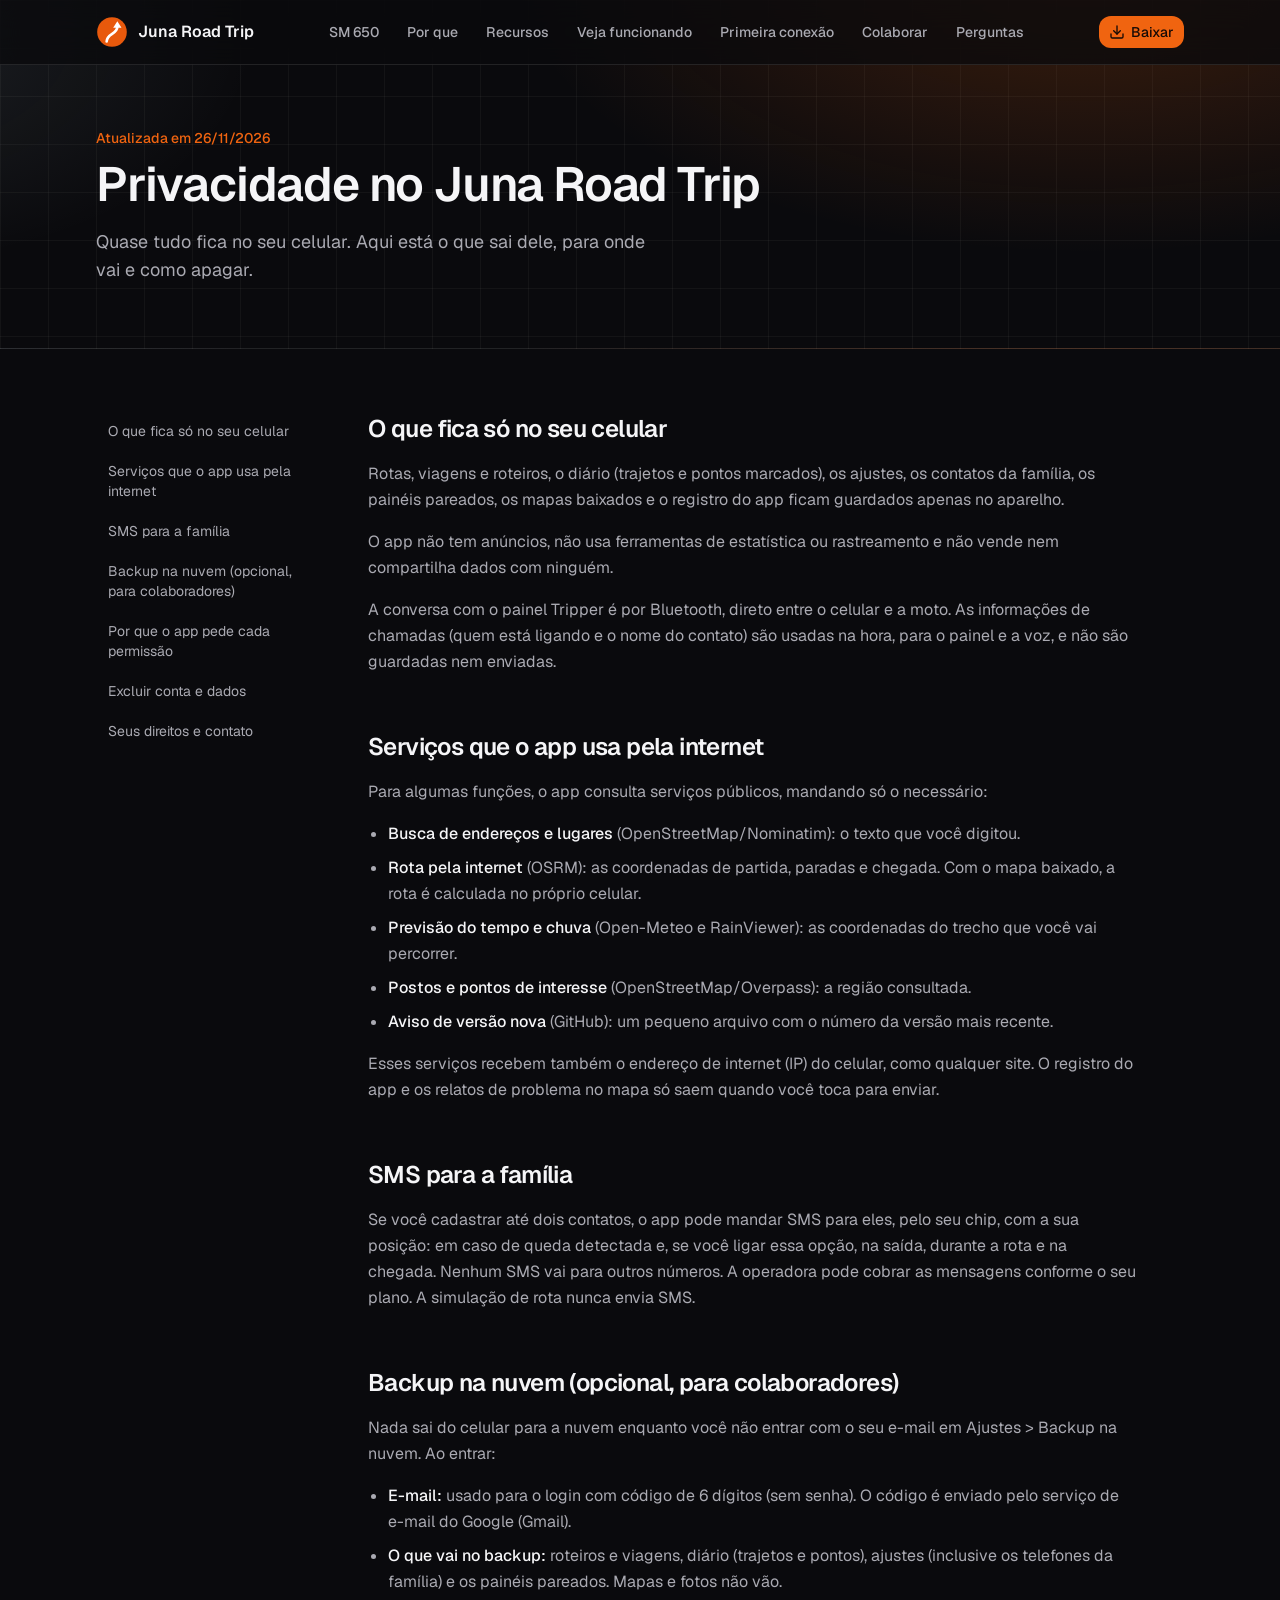
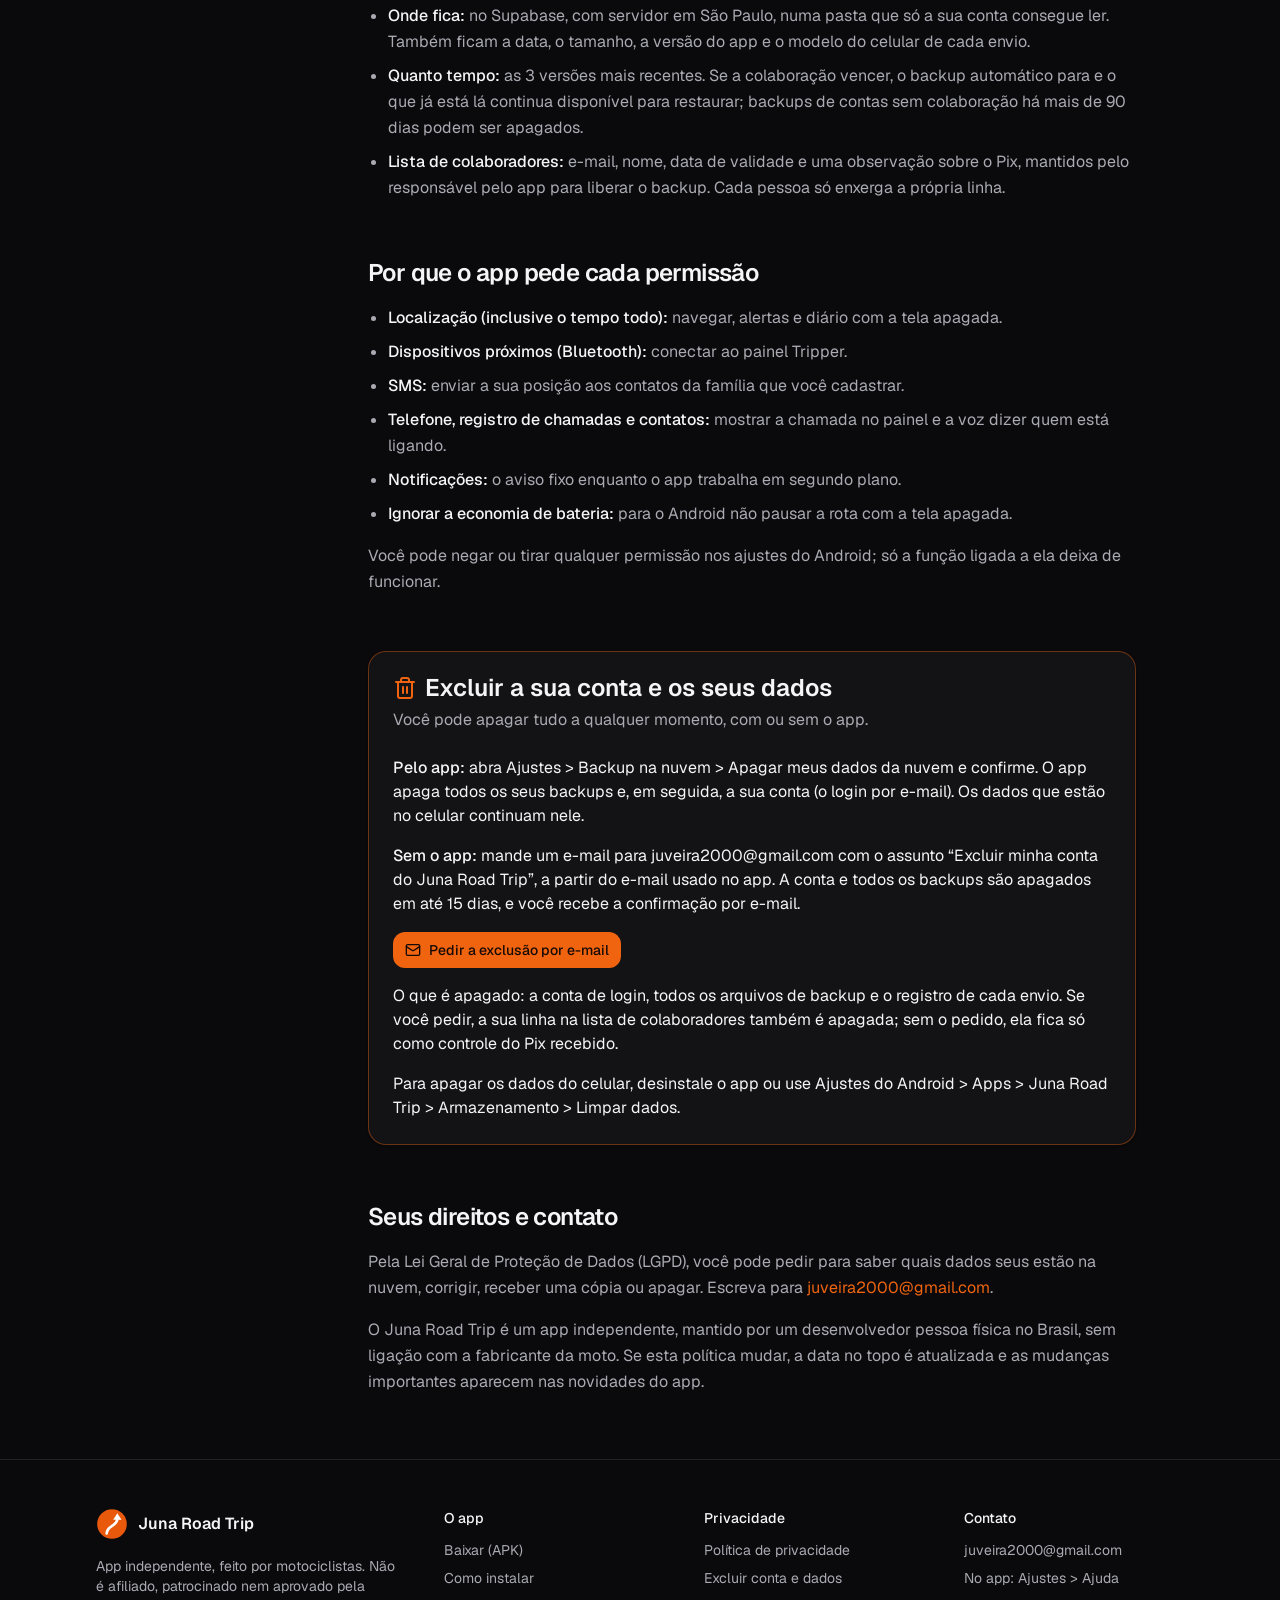
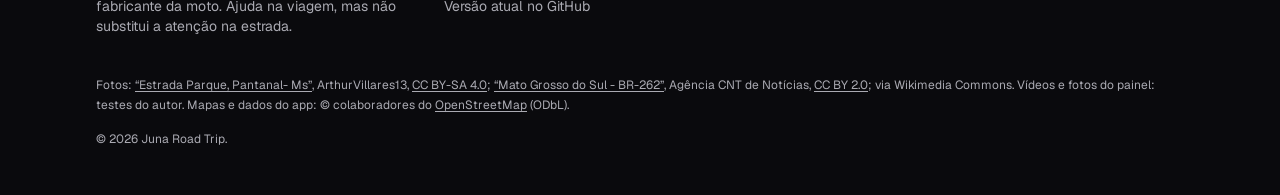
==== commit 6d45b8d6: "Add files via upload" ====
--- a/privacidade.html
+++ b/privacidade.html
@@ -7,9 +7,9 @@
 <meta name="description" content="Política de privacidade do app Juna Road Trip e como excluir a sua conta e os seus dados da nuvem.">
 <meta name="theme-color" content="#18181b">
 <link rel="icon" href="data:image/svg+xml,%3Csvg xmlns='http://www.w3.org/2000/svg' viewBox='0 0 108 108'%3E%3Ccircle cx='54' cy='54' r='50' fill='%23E8590C'/%3E%3Cpath d='M36 86C36 58 72 62 72 36' stroke='%23fff' stroke-width='9' stroke-linecap='round' fill='none'/%3E%3Cpath d='M72 18 86 40H58Z' fill='%23fff'/%3E%3C/svg%3E">
-  <script type="module" crossorigin src="./assets/privacidade-Os1RUd3O.js"></script>
-  <link rel="modulepreload" crossorigin href="./assets/Layout-3BjqQFmy.js">
-  <link rel="stylesheet" crossorigin href="./assets/Layout-2VemShMz.css">
+  <script type="module" crossorigin src="./assets/privacidade-I3NJL6_p.js"></script>
+  <link rel="modulepreload" crossorigin href="./assets/Layout-5w57qAgK.js">
+  <link rel="stylesheet" crossorigin href="./assets/Layout-9M4u0scP.css">
 </head>
 <body>
 <div id="root"></div>
--- a/assets/Layout-9M4u0scP.css
+++ b/assets/Layout-9M4u0scP.css
@@ -0,0 +1 @@
+@layer properties{@supports (((-webkit-hyphens:none)) and (not (margin-trim:block))) or ((-moz-orient:inline) and (not (color:rgb(from red r g b)))){*,:before,:after,::backdrop{--tw-translate-x:0;--tw-translate-y:0;--tw-translate-z:0;--tw-rotate-x:initial;--tw-rotate-y:initial;--tw-rotate-z:initial;--tw-skew-x:initial;--tw-skew-y:initial;--tw-space-y-reverse:0;--tw-border-style:solid;--tw-leading:initial;--tw-font-weight:initial;--tw-tracking:initial;--tw-shadow:0 0 #0000;--tw-shadow-color:initial;--tw-shadow-alpha:100%;--tw-inset-shadow:0 0 #0000;--tw-inset-shadow-color:initial;--tw-inset-shadow-alpha:100%;--tw-ring-color:initial;--tw-ring-shadow:0 0 #0000;--tw-inset-ring-color:initial;--tw-inset-ring-shadow:0 0 #0000;--tw-ring-inset:initial;--tw-ring-offset-width:0px;--tw-ring-offset-color:#fff;--tw-ring-offset-shadow:0 0 #0000;--tw-outline-style:solid;--tw-blur:initial;--tw-brightness:initial;--tw-contrast:initial;--tw-grayscale:initial;--tw-hue-rotate:initial;--tw-invert:initial;--tw-opacity:initial;--tw-saturate:initial;--tw-sepia:initial;--tw-drop-shadow:initial;--tw-drop-shadow-color:initial;--tw-drop-shadow-alpha:100%;--tw-drop-shadow-size:initial;--tw-backdrop-blur:initial;--tw-backdrop-brightness:initial;--tw-backdrop-contrast:initial;--tw-backdrop-grayscale:initial;--tw-backdrop-hue-rotate:initial;--tw-backdrop-invert:initial;--tw-backdrop-opacity:initial;--tw-backdrop-saturate:initial;--tw-backdrop-sepia:initial;--tw-duration:initial;--tw-scale-x:1;--tw-scale-y:1;--tw-scale-z:1;--tw-content:"";--tw-animation-delay:0s;--tw-animation-direction:normal;--tw-animation-duration:initial;--tw-animation-fill-mode:none;--tw-animation-iteration-count:1;--tw-enter-blur:0;--tw-enter-opacity:1;--tw-enter-rotate:0;--tw-enter-scale:1;--tw-enter-translate-x:0;--tw-enter-translate-y:0;--tw-exit-blur:0;--tw-exit-opacity:1;--tw-exit-rotate:0;--tw-exit-scale:1;--tw-exit-translate-x:0;--tw-exit-translate-y:0}}}@layer theme{:root,:host{--font-mono:ui-monospace, SFMono-Regular, Menlo, Monaco, Consolas, "Liberation Mono", "Courier New", monospace;--color-zinc-800:oklch(27.4% .006 286.033);--color-black:#000;--color-white:#fff;--spacing:.25rem;--container-xs:20rem;--container-sm:24rem;--container-lg:32rem;--container-xl:36rem;--container-2xl:42rem;--container-3xl:48rem;--container-6xl:72rem;--text-xs:.75rem;--text-xs--line-height:calc(1 / .75);--text-sm:.875rem;--text-sm--line-height:calc(1.25 / .875);--text-base:1rem;--text-base--line-height: 1.5 ;--text-lg:1.125rem;--text-lg--line-height:calc(1.75 / 1.125);--text-xl:1.25rem;--text-xl--line-height:calc(1.75 / 1.25);--text-2xl:1.5rem;--text-2xl--line-height:calc(2 / 1.5);--text-3xl:1.875rem;--text-3xl--line-height: 1.2 ;--text-4xl:2.25rem;--text-4xl--line-height:calc(2.5 / 2.25);--text-5xl:3rem;--text-5xl--line-height:1;--text-6xl:3.75rem;--text-6xl--line-height:1;--font-weight-medium:500;--font-weight-semibold:600;--tracking-tight:-.025em;--leading-relaxed:1.625;--radius-3xl:1.5rem;--drop-shadow-2xl:0 25px 25px #00000026;--blur-lg:16px;--blur-3xl:64px;--default-transition-duration:.15s;--default-transition-timing-function:cubic-bezier(.4, 0, .2, 1);--default-font-family:"Geist Variable", ui-sans-serif, system-ui, sans-serif;--default-mono-font-family:var(--font-mono)}}@layer base{*,:after,:before,::backdrop{box-sizing:border-box;border:0 solid;margin:0;padding:0}::file-selector-button{box-sizing:border-box;border:0 solid;margin:0;padding:0}html,:host{-webkit-text-size-adjust:100%;tab-size:4;line-height:1.5;font-family:var(--default-font-family,-apple-system, BlinkMacSystemFont, "Segoe UI", Roboto, "Helvetica Neue", "Noto Sans", Arial, sans-serif, "Apple Color Emoji", "Segoe UI Emoji", "Segoe UI Symbol", "Noto Color Emoji");font-feature-settings:var(--default-font-feature-settings,normal);font-variation-settings:var(--default-font-variation-settings,normal);-webkit-tap-highlight-color:transparent}hr{height:0;color:inherit;border-top-width:1px}abbr:where([title]){-webkit-text-decoration:underline dotted;text-decoration:underline dotted}h1,h2,h3,h4,h5,h6{font-size:inherit;font-weight:inherit}a{color:inherit;-webkit-text-decoration:inherit;text-decoration:inherit}b,strong{font-weight:bolder}code,kbd,samp,pre{font-family:var(--default-mono-font-family,ui-monospace, SFMono-Regular, Menlo, Monaco, Consolas, "Liberation Mono", "Courier New", monospace);font-feature-settings:var(--default-mono-font-feature-settings,normal);font-variation-settings:var(--default-mono-font-variation-settings,normal);font-size:1em}small{font-size:80%}sub,sup{vertical-align:baseline;font-size:75%;line-height:0;position:relative}sub{bottom:-.25em}sup{top:-.5em}table{text-indent:0;border-color:inherit;border-collapse:collapse}:-moz-focusring:where(:not(iframe)){outline:auto}progress{vertical-align:baseline}summary{display:list-item}ol,ul,menu{list-style:none}img,svg,video,canvas,audio,iframe,embed,object{vertical-align:middle;display:block}img,video{max-width:100%;height:auto}button,input,select,optgroup,textarea{font:inherit;font-feature-settings:inherit;font-variation-settings:inherit;letter-spacing:inherit;color:inherit;opacity:1;background-color:#0000;border-radius:0}::file-selector-button{font:inherit;font-feature-settings:inherit;font-variation-settings:inherit;letter-spacing:inherit;color:inherit;opacity:1;background-color:#0000;border-radius:0}:where(select:is([multiple],[size])) optgroup{font-weight:bolder}:where(select:is([multiple],[size])) optgroup option{padding-inline-start:20px}::file-selector-button{margin-inline-end:4px}::placeholder{opacity:1}@supports (not ((-webkit-appearance:-apple-pay-button))) or (contain-intrinsic-size:1px){::placeholder{color:currentColor}@supports (color:color-mix(in lab,red,red)){::placeholder{color:color-mix(in oklab,currentcolor 50%,transparent)}}}textarea{resize:vertical}::-webkit-search-decoration{-webkit-appearance:none}::-webkit-date-and-time-value{min-height:1lh;text-align:inherit}::-webkit-datetime-edit{display:inline-flex}::-webkit-datetime-edit-fields-wrapper{padding:0}::-webkit-datetime-edit{padding-block:0}::-webkit-datetime-edit-year-field{padding-block:0}::-webkit-datetime-edit-month-field{padding-block:0}::-webkit-datetime-edit-day-field{padding-block:0}::-webkit-datetime-edit-hour-field{padding-block:0}::-webkit-datetime-edit-minute-field{padding-block:0}::-webkit-datetime-edit-second-field{padding-block:0}::-webkit-datetime-edit-millisecond-field{padding-block:0}::-webkit-datetime-edit-meridiem-field{padding-block:0}::-webkit-calendar-picker-indicator{line-height:1}:-moz-ui-invalid{box-shadow:none}button,input:where([type=button],[type=reset],[type=submit]){appearance:button}::file-selector-button{appearance:button}::-webkit-inner-spin-button{height:auto}::-webkit-outer-spin-button{height:auto}[hidden]:where(:not([hidden=until-found])){display:none!important}*{border-color:var(--border);outline-color:var(--ring)}@supports (color:color-mix(in lab,red,red)){*{outline-color:color-mix(in oklab,var(--ring) 50%,transparent)}}html{scroll-behavior:smooth;scroll-padding-top:5rem}body{background-color:var(--background);color:var(--foreground);-webkit-font-smoothing:antialiased;-moz-osx-font-smoothing:grayscale;font-feature-settings:"ss01","cv11"}::selection{background-color:var(--primary);color:var(--primary-foreground)}}@layer components;@layer utilities{.\@container\/card-header{container:card-header/inline-size}.pointer-events-none{pointer-events:none}.absolute{position:absolute}.fixed{position:fixed}.relative{position:relative}.sticky{position:sticky}.inset-6{inset:calc(var(--spacing) * 6)}.inset-x-0{inset-inline:0}.top-0{top:0}.top-24{top:calc(var(--spacing) * 24)}.z-50{z-index:50}.col-start-2{grid-column-start:2}.row-span-2{grid-row:span 2/span 2}.row-start-1{grid-row-start:1}.mx-auto{margin-inline:auto}.mt-0\.5{margin-top:calc(var(--spacing) * .5)}.mt-1{margin-top:var(--spacing)}.mt-2{margin-top:calc(var(--spacing) * 2)}.mt-3{margin-top:calc(var(--spacing) * 3)}.mt-4{margin-top:calc(var(--spacing) * 4)}.mt-5{margin-top:calc(var(--spacing) * 5)}.mt-6{margin-top:calc(var(--spacing) * 6)}.mt-8{margin-top:calc(var(--spacing) * 8)}.mt-10{margin-top:calc(var(--spacing) * 10)}.mt-12{margin-top:calc(var(--spacing) * 12)}.mb-2{margin-bottom:calc(var(--spacing) * 2)}.mb-3{margin-bottom:calc(var(--spacing) * 3)}.mb-4{margin-bottom:calc(var(--spacing) * 4)}.mb-6{margin-bottom:calc(var(--spacing) * 6)}.block{display:block}.flex{display:flex}.grid{display:grid}.hidden{display:none}.inline-flex{display:inline-flex}.aspect-\[9\/16\]{aspect-ratio:9/16}.aspect-\[16\/10\]{aspect-ratio:16/10}.aspect-square{aspect-ratio:1}.size-4{width:calc(var(--spacing) * 4);height:calc(var(--spacing) * 4)}.size-5{width:calc(var(--spacing) * 5);height:calc(var(--spacing) * 5)}.size-6{width:calc(var(--spacing) * 6);height:calc(var(--spacing) * 6)}.size-7{width:calc(var(--spacing) * 7);height:calc(var(--spacing) * 7)}.size-8{width:calc(var(--spacing) * 8);height:calc(var(--spacing) * 8)}.size-9{width:calc(var(--spacing) * 9);height:calc(var(--spacing) * 9)}.size-10{width:calc(var(--spacing) * 10);height:calc(var(--spacing) * 10)}.size-11{width:calc(var(--spacing) * 11);height:calc(var(--spacing) * 11)}.size-12{width:calc(var(--spacing) * 12);height:calc(var(--spacing) * 12)}.size-14{width:calc(var(--spacing) * 14);height:calc(var(--spacing) * 14)}.h-6{height:calc(var(--spacing) * 6)}.h-8{height:calc(var(--spacing) * 8)}.h-9{height:calc(var(--spacing) * 9)}.h-10{height:calc(var(--spacing) * 10)}.h-11{height:calc(var(--spacing) * 11)}.h-12{height:calc(var(--spacing) * 12)}.h-16{height:calc(var(--spacing) * 16)}.h-\[calc\(100\%-1px\)\]{height:calc(100% - 1px)}.h-auto{height:auto}.h-full{height:100%}.min-h-12{min-height:calc(var(--spacing) * 12)}.w-fit{width:fit-content}.w-full{width:100%}.max-w-2xl{max-width:var(--container-2xl)}.max-w-3xl{max-width:var(--container-3xl)}.max-w-6xl{max-width:var(--container-6xl)}.max-w-\[15rem\]{max-width:15rem}.max-w-\[17\.5rem\]{max-width:17.5rem}.max-w-\[17rem\]{max-width:17rem}.max-w-\[19rem\]{max-width:19rem}.max-w-\[22rem\]{max-width:22rem}.max-w-lg{max-width:var(--container-lg)}.max-w-sm{max-width:var(--container-sm)}.max-w-xl{max-width:var(--container-xl)}.max-w-xs{max-width:var(--container-xs)}.flex-1{flex:1}.shrink-0{flex-shrink:0}.translate-y-0\.5{--tw-translate-y:calc(var(--spacing) * .5);translate:var(--tw-translate-x) var(--tw-translate-y)}.transform{transform:var(--tw-rotate-x, ) var(--tw-rotate-y, ) var(--tw-rotate-z, ) var(--tw-skew-x, ) var(--tw-skew-y, )}.scroll-mt-20{scroll-margin-top:calc(var(--spacing) * 20)}.scroll-mt-24{scroll-margin-top:calc(var(--spacing) * 24)}.auto-rows-min{grid-auto-rows:min-content}.grid-cols-2{grid-template-columns:repeat(2,minmax(0,1fr))}.grid-rows-\[auto_auto\]{grid-template-rows:auto auto}.flex-col{flex-direction:column}.flex-wrap{flex-wrap:wrap}.place-items-center{place-items:center}.items-center{align-items:center}.items-start{align-items:flex-start}.justify-between{justify-content:space-between}.justify-center{justify-content:center}.justify-start{justify-content:flex-start}.gap-1{gap:var(--spacing)}.gap-1\.5{gap:calc(var(--spacing) * 1.5)}.gap-2{gap:calc(var(--spacing) * 2)}.gap-2\.5{gap:calc(var(--spacing) * 2.5)}.gap-3{gap:calc(var(--spacing) * 3)}.gap-4{gap:calc(var(--spacing) * 4)}.gap-5{gap:calc(var(--spacing) * 5)}.gap-6{gap:calc(var(--spacing) * 6)}.gap-8{gap:calc(var(--spacing) * 8)}.gap-10{gap:calc(var(--spacing) * 10)}.gap-12{gap:calc(var(--spacing) * 12)}:where(.space-y-1>:not(:last-child)){--tw-space-y-reverse:0;margin-block-start:calc(var(--spacing) * var(--tw-space-y-reverse));margin-block-end:calc(var(--spacing) * calc(1 - var(--tw-space-y-reverse)))}:where(.space-y-2>:not(:last-child)){--tw-space-y-reverse:0;margin-block-start:calc(calc(var(--spacing) * 2) * var(--tw-space-y-reverse));margin-block-end:calc(calc(var(--spacing) * 2) * calc(1 - var(--tw-space-y-reverse)))}:where(.space-y-4>:not(:last-child)){--tw-space-y-reverse:0;margin-block-start:calc(calc(var(--spacing) * 4) * var(--tw-space-y-reverse));margin-block-end:calc(calc(var(--spacing) * 4) * calc(1 - var(--tw-space-y-reverse)))}:where(.space-y-14>:not(:last-child)){--tw-space-y-reverse:0;margin-block-start:calc(calc(var(--spacing) * 14) * var(--tw-space-y-reverse));margin-block-end:calc(calc(var(--spacing) * 14) * calc(1 - var(--tw-space-y-reverse)))}.self-start{align-self:flex-start}.justify-self-end{justify-self:flex-end}.truncate{text-overflow:ellipsis;white-space:nowrap;overflow:hidden}.overflow-hidden{overflow:hidden}.rounded-2xl{border-radius:calc(var(--radius) + 10px)}.rounded-3xl{border-radius:var(--radius-3xl)}.rounded-\[1\.8rem\]{border-radius:1.8rem}.rounded-\[2\.5rem\]{border-radius:2.5rem}.rounded-full{border-radius:2147483647px}.rounded-lg{border-radius:var(--radius)}.rounded-md{border-radius:calc(var(--radius) - 2px)}.rounded-xl{border-radius:calc(var(--radius) + 4px)}.border{border-style:var(--tw-border-style);border-width:1px}.border-8{border-style:var(--tw-border-style);border-width:8px}.border-\[10px\]{border-style:var(--tw-border-style);border-width:10px}.border-y{border-block-style:var(--tw-border-style);border-block-width:1px}.border-t{border-top-style:var(--tw-border-style);border-top-width:1px}.border-b{border-bottom-style:var(--tw-border-style);border-bottom-width:1px}.border-border{border-color:var(--border)}.border-card{border-color:var(--card)}.border-primary\/40{border-color:var(--primary)}@supports (color:color-mix(in lab,red,red)){.border-primary\/40{border-color:color-mix(in oklab,var(--primary) 40%,transparent)}}.border-primary\/50{border-color:var(--primary)}@supports (color:color-mix(in lab,red,red)){.border-primary\/50{border-color:color-mix(in oklab,var(--primary) 50%,transparent)}}.border-transparent{border-color:#0000}.border-zinc-800{border-color:var(--color-zinc-800)}.bg-background,.bg-background\/75{background-color:var(--background)}@supports (color:color-mix(in lab,red,red)){.bg-background\/75{background-color:color-mix(in oklab,var(--background) 75%,transparent)}}.bg-black{background-color:var(--color-black)}.bg-card,.bg-card\/40{background-color:var(--card)}@supports (color:color-mix(in lab,red,red)){.bg-card\/40{background-color:color-mix(in oklab,var(--card) 40%,transparent)}}.bg-destructive,.bg-destructive\/15{background-color:var(--destructive)}@supports (color:color-mix(in lab,red,red)){.bg-destructive\/15{background-color:color-mix(in oklab,var(--destructive) 15%,transparent)}}.bg-muted{background-color:var(--muted)}.bg-primary,.bg-primary\/10{background-color:var(--primary)}@supports (color:color-mix(in lab,red,red)){.bg-primary\/10{background-color:color-mix(in oklab,var(--primary) 10%,transparent)}}.bg-primary\/15{background-color:var(--primary)}@supports (color:color-mix(in lab,red,red)){.bg-primary\/15{background-color:color-mix(in oklab,var(--primary) 15%,transparent)}}.bg-primary\/25{background-color:var(--primary)}@supports (color:color-mix(in lab,red,red)){.bg-primary\/25{background-color:color-mix(in oklab,var(--primary) 25%,transparent)}}.bg-secondary{background-color:var(--secondary)}.bg-transparent{background-color:#0000}.object-cover{object-fit:cover}.p-1{padding:var(--spacing)}.p-4{padding:calc(var(--spacing) * 4)}.p-5{padding:calc(var(--spacing) * 5)}.p-\[3px\]{padding:3px}.px-2{padding-inline:calc(var(--spacing) * 2)}.px-3{padding-inline:calc(var(--spacing) * 3)}.px-4{padding-inline:calc(var(--spacing) * 4)}.px-5{padding-inline:calc(var(--spacing) * 5)}.px-6{padding-inline:calc(var(--spacing) * 6)}.px-7{padding-inline:calc(var(--spacing) * 7)}.py-0\.5{padding-block:calc(var(--spacing) * .5)}.py-1{padding-block:var(--spacing)}.py-2{padding-block:calc(var(--spacing) * 2)}.py-3{padding-block:calc(var(--spacing) * 3)}.py-4{padding-block:calc(var(--spacing) * 4)}.py-5{padding-block:calc(var(--spacing) * 5)}.py-6{padding-block:calc(var(--spacing) * 6)}.py-12{padding-block:calc(var(--spacing) * 12)}.py-16{padding-block:calc(var(--spacing) * 16)}.py-20{padding-block:calc(var(--spacing) * 20)}.pt-0{padding-top:0}.pt-28{padding-top:calc(var(--spacing) * 28)}.pt-32{padding-top:calc(var(--spacing) * 32)}.pb-4{padding-bottom:calc(var(--spacing) * 4)}.pb-16{padding-bottom:calc(var(--spacing) * 16)}.pb-20{padding-bottom:calc(var(--spacing) * 20)}.text-center{text-align:center}.text-left{text-align:left}.font-mono{font-family:var(--font-mono)}.text-2xl{font-size:var(--text-2xl);line-height:var(--tw-leading,var(--text-2xl--line-height))}.text-3xl{font-size:var(--text-3xl);line-height:var(--tw-leading,var(--text-3xl--line-height))}.text-4xl{font-size:var(--text-4xl);line-height:var(--tw-leading,var(--text-4xl--line-height))}.text-base{font-size:var(--text-base);line-height:var(--tw-leading,var(--text-base--line-height))}.text-lg{font-size:var(--text-lg);line-height:var(--tw-leading,var(--text-lg--line-height))}.text-sm{font-size:var(--text-sm);line-height:var(--tw-leading,var(--text-sm--line-height))}.text-xs{font-size:var(--text-xs);line-height:var(--tw-leading,var(--text-xs--line-height))}.leading-none{--tw-leading:1;line-height:1}.leading-relaxed{--tw-leading:var(--leading-relaxed);line-height:var(--leading-relaxed)}.font-medium{--tw-font-weight:var(--font-weight-medium);font-weight:var(--font-weight-medium)}.font-semibold{--tw-font-weight:var(--font-weight-semibold);font-weight:var(--font-weight-semibold)}.tracking-tight{--tw-tracking:var(--tracking-tight);letter-spacing:var(--tracking-tight)}.text-balance{text-wrap:balance}.text-pretty{text-wrap:pretty}.break-all{word-break:break-all}.whitespace-nowrap{white-space:nowrap}.text-card-foreground{color:var(--card-foreground)}.text-destructive{color:var(--destructive)}.text-foreground,.text-foreground\/60{color:var(--foreground)}@supports (color:color-mix(in lab,red,red)){.text-foreground\/60{color:color-mix(in oklab,var(--foreground) 60%,transparent)}}.text-foreground\/80{color:var(--foreground)}@supports (color:color-mix(in lab,red,red)){.text-foreground\/80{color:color-mix(in oklab,var(--foreground) 80%,transparent)}}.text-muted-foreground{color:var(--muted-foreground)}.text-primary{color:var(--primary)}.text-primary-foreground{color:var(--primary-foreground)}.text-secondary-foreground{color:var(--secondary-foreground)}.text-white{color:var(--color-white)}.underline{text-decoration-line:underline}.underline-offset-2{text-underline-offset:2px}.underline-offset-4{text-underline-offset:4px}.shadow-2xl{--tw-shadow:0 25px 50px -12px var(--tw-shadow-color,#00000040);box-shadow:var(--tw-inset-shadow),var(--tw-inset-ring-shadow),var(--tw-ring-offset-shadow),var(--tw-ring-shadow),var(--tw-shadow)}.shadow-sm{--tw-shadow:0 1px 3px 0 var(--tw-shadow-color,#0000001a), 0 1px 2px -1px var(--tw-shadow-color,#0000001a);box-shadow:var(--tw-inset-shadow),var(--tw-inset-ring-shadow),var(--tw-ring-offset-shadow),var(--tw-ring-shadow),var(--tw-shadow)}.shadow-xs{--tw-shadow:0 1px 2px 0 var(--tw-shadow-color,#0000000d);box-shadow:var(--tw-inset-shadow),var(--tw-inset-ring-shadow),var(--tw-ring-offset-shadow),var(--tw-ring-shadow),var(--tw-shadow)}.ring-1{--tw-ring-shadow:var(--tw-ring-inset, ) 0 0 0 calc(1px + var(--tw-ring-offset-width)) var(--tw-ring-color,currentcolor);box-shadow:var(--tw-inset-shadow),var(--tw-inset-ring-shadow),var(--tw-ring-offset-shadow),var(--tw-ring-shadow),var(--tw-shadow)}.ring-white\/10{--tw-ring-color:#ffffff1a}@supports (color:color-mix(in lab,red,red)){.ring-white\/10{--tw-ring-color:color-mix(in oklab, var(--color-white) 10%, transparent)}}.outline{outline-style:var(--tw-outline-style);outline-width:1px}.blur-3xl{--tw-blur:blur(var(--blur-3xl));filter:var(--tw-blur, ) var(--tw-brightness, ) var(--tw-contrast, ) var(--tw-grayscale, ) var(--tw-hue-rotate, ) var(--tw-invert, ) var(--tw-saturate, ) var(--tw-sepia, ) var(--tw-drop-shadow, )}.drop-shadow-2xl{--tw-drop-shadow-size:drop-shadow(0 25px 25px var(--tw-drop-shadow-color,#00000026));--tw-drop-shadow:drop-shadow(var(--drop-shadow-2xl));filter:var(--tw-blur, ) var(--tw-brightness, ) var(--tw-contrast, ) var(--tw-grayscale, ) var(--tw-hue-rotate, ) var(--tw-invert, ) var(--tw-saturate, ) var(--tw-sepia, ) var(--tw-drop-shadow, )}.backdrop-blur-lg{--tw-backdrop-blur:blur(var(--blur-lg));-webkit-backdrop-filter:var(--tw-backdrop-blur, ) var(--tw-backdrop-brightness, ) var(--tw-backdrop-contrast, ) var(--tw-backdrop-grayscale, ) var(--tw-backdrop-hue-rotate, ) var(--tw-backdrop-invert, ) var(--tw-backdrop-opacity, ) var(--tw-backdrop-saturate, ) var(--tw-backdrop-sepia, );backdrop-filter:var(--tw-backdrop-blur, ) var(--tw-backdrop-brightness, ) var(--tw-backdrop-contrast, ) var(--tw-backdrop-grayscale, ) var(--tw-backdrop-hue-rotate, ) var(--tw-backdrop-invert, ) var(--tw-backdrop-opacity, ) var(--tw-backdrop-saturate, ) var(--tw-backdrop-sepia, )}.transition-\[color\,box-shadow\]{transition-property:color,box-shadow;transition-timing-function:var(--tw-ease,var(--default-transition-timing-function));transition-duration:var(--tw-duration,var(--default-transition-duration))}.transition-all{transition-property:all;transition-timing-function:var(--tw-ease,var(--default-transition-timing-function));transition-duration:var(--tw-duration,var(--default-transition-duration))}.transition-colors{transition-property:color,background-color,border-color,outline-color,text-decoration-color,fill,stroke,--tw-gradient-from,--tw-gradient-via,--tw-gradient-to;transition-timing-function:var(--tw-ease,var(--default-transition-timing-function));transition-duration:var(--tw-duration,var(--default-transition-duration))}.transition-transform{transition-property:transform,translate,scale,rotate;transition-timing-function:var(--tw-ease,var(--default-transition-timing-function));transition-duration:var(--tw-duration,var(--default-transition-duration))}.duration-200{--tw-duration:.2s;transition-duration:.2s}.outline-none{--tw-outline-style:none;outline-style:none}@media(hover:hover){:is(:where(.group):hover .group-hover\:scale-110){--tw-scale-x:110%;--tw-scale-y:110%;--tw-scale-z:110%;scale:var(--tw-scale-x) var(--tw-scale-y)}}:is(:where(.group\/tabs)[data-orientation=horizontal] .group-data-\[orientation\=horizontal\]\/tabs\:h-9){height:calc(var(--spacing) * 9)}:is(:where(.group\/tabs)[data-orientation=vertical] .group-data-\[orientation\=vertical\]\/tabs\:h-fit){height:fit-content}:is(:where(.group\/tabs)[data-orientation=vertical] .group-data-\[orientation\=vertical\]\/tabs\:w-full){width:100%}:is(:where(.group\/tabs)[data-orientation=vertical] .group-data-\[orientation\=vertical\]\/tabs\:flex-col){flex-direction:column}:is(:where(.group\/tabs)[data-orientation=vertical] .group-data-\[orientation\=vertical\]\/tabs\:justify-start){justify-content:flex-start}:is(:where(.group\/tabs-list)[data-variant=line] .group-data-\[variant\=line\]\/tabs-list\:bg-transparent){background-color:#0000}.after\:absolute:after{content:var(--tw-content);position:absolute}.after\:bg-foreground:after{content:var(--tw-content);background-color:var(--foreground)}.after\:opacity-0:after{content:var(--tw-content);opacity:0}.after\:transition-opacity:after{content:var(--tw-content);transition-property:opacity;transition-timing-function:var(--tw-ease,var(--default-transition-timing-function));transition-duration:var(--tw-duration,var(--default-transition-duration))}:is(:where(.group\/tabs)[data-orientation=horizontal] .group-data-\[orientation\=horizontal\]\/tabs\:after\:inset-x-0):after{content:var(--tw-content);inset-inline:0}:is(:where(.group\/tabs)[data-orientation=horizontal] .group-data-\[orientation\=horizontal\]\/tabs\:after\:bottom-\[-5px\]):after{content:var(--tw-content);bottom:-5px}:is(:where(.group\/tabs)[data-orientation=horizontal] .group-data-\[orientation\=horizontal\]\/tabs\:after\:h-0\.5):after{content:var(--tw-content);height:calc(var(--spacing) * .5)}:is(:where(.group\/tabs)[data-orientation=vertical] .group-data-\[orientation\=vertical\]\/tabs\:after\:inset-y-0):after{content:var(--tw-content);inset-block:0}:is(:where(.group\/tabs)[data-orientation=vertical] .group-data-\[orientation\=vertical\]\/tabs\:after\:-right-1):after{content:var(--tw-content);right:calc(var(--spacing) * -1)}:is(:where(.group\/tabs)[data-orientation=vertical] .group-data-\[orientation\=vertical\]\/tabs\:after\:w-0\.5):after{content:var(--tw-content);width:calc(var(--spacing) * .5)}.last\:border-b-0:last-child{border-bottom-style:var(--tw-border-style);border-bottom-width:0}@media(hover:hover){.hover\:border-primary\/50:hover{border-color:var(--primary)}@supports (color:color-mix(in lab,red,red)){.hover\:border-primary\/50:hover{border-color:color-mix(in oklab,var(--primary) 50%,transparent)}}.hover\:bg-accent:hover{background-color:var(--accent)}.hover\:bg-destructive\/90:hover{background-color:var(--destructive)}@supports (color:color-mix(in lab,red,red)){.hover\:bg-destructive\/90:hover{background-color:color-mix(in oklab,var(--destructive) 90%,transparent)}}.hover\:bg-primary\/90:hover{background-color:var(--primary)}@supports (color:color-mix(in lab,red,red)){.hover\:bg-primary\/90:hover{background-color:color-mix(in oklab,var(--primary) 90%,transparent)}}.hover\:bg-secondary\/80:hover{background-color:var(--secondary)}@supports (color:color-mix(in lab,red,red)){.hover\:bg-secondary\/80:hover{background-color:color-mix(in oklab,var(--secondary) 80%,transparent)}}.hover\:text-accent-foreground:hover{color:var(--accent-foreground)}.hover\:text-foreground:hover{color:var(--foreground)}.hover\:underline:hover{text-decoration-line:underline}}.focus-visible\:border-ring:focus-visible{border-color:var(--ring)}.focus-visible\:ring-\[3px\]:focus-visible{--tw-ring-shadow:var(--tw-ring-inset, ) 0 0 0 calc(3px + var(--tw-ring-offset-width)) var(--tw-ring-color,currentcolor);box-shadow:var(--tw-inset-shadow),var(--tw-inset-ring-shadow),var(--tw-ring-offset-shadow),var(--tw-ring-shadow),var(--tw-shadow)}.focus-visible\:ring-destructive\/20:focus-visible{--tw-ring-color:var(--destructive)}@supports (color:color-mix(in lab,red,red)){.focus-visible\:ring-destructive\/20:focus-visible{--tw-ring-color:color-mix(in oklab, var(--destructive) 20%, transparent)}}.focus-visible\:ring-ring\/50:focus-visible{--tw-ring-color:var(--ring)}@supports (color:color-mix(in lab,red,red)){.focus-visible\:ring-ring\/50:focus-visible{--tw-ring-color:color-mix(in oklab, var(--ring) 50%, transparent)}}.focus-visible\:outline-1:focus-visible{outline-style:var(--tw-outline-style);outline-width:1px}.focus-visible\:outline-ring:focus-visible{outline-color:var(--ring)}.disabled\:pointer-events-none:disabled{pointer-events:none}.disabled\:opacity-50:disabled{opacity:.5}.has-data-\[slot\=card-action\]\:grid-cols-\[1fr_auto\]:has([data-slot=card-action]){grid-template-columns:1fr auto}.has-\[\>svg\]\:px-1\.5:has(>svg){padding-inline:calc(var(--spacing) * 1.5)}.has-\[\>svg\]\:px-2\.5:has(>svg){padding-inline:calc(var(--spacing) * 2.5)}.has-\[\>svg\]\:px-3:has(>svg){padding-inline:calc(var(--spacing) * 3)}.has-\[\>svg\]\:px-4:has(>svg){padding-inline:calc(var(--spacing) * 4)}.has-\[\>svg\]\:px-5:has(>svg){padding-inline:calc(var(--spacing) * 5)}.aria-invalid\:border-destructive[aria-invalid=true]{border-color:var(--destructive)}.aria-invalid\:ring-destructive\/20[aria-invalid=true]{--tw-ring-color:var(--destructive)}@supports (color:color-mix(in lab,red,red)){.aria-invalid\:ring-destructive\/20[aria-invalid=true]{--tw-ring-color:color-mix(in oklab, var(--destructive) 20%, transparent)}}.data-\[orientation\=horizontal\]\:flex-col[data-orientation=horizontal]{flex-direction:column}.data-\[state\=active\]\:bg-background[data-state=active]{background-color:var(--background)}.data-\[state\=active\]\:text-foreground[data-state=active]{color:var(--foreground)}:is(:where(.group\/tabs-list)[data-variant=default] .group-data-\[variant\=default\]\/tabs-list\:data-\[state\=active\]\:shadow-sm)[data-state=active]{--tw-shadow:0 1px 3px 0 var(--tw-shadow-color,#0000001a), 0 1px 2px -1px var(--tw-shadow-color,#0000001a);box-shadow:var(--tw-inset-shadow),var(--tw-inset-ring-shadow),var(--tw-ring-offset-shadow),var(--tw-ring-shadow),var(--tw-shadow)}:is(:where(.group\/tabs-list)[data-variant=line] .group-data-\[variant\=line\]\/tabs-list\:data-\[state\=active\]\:bg-transparent)[data-state=active]{background-color:#0000}:is(:where(.group\/tabs-list)[data-variant=line] .group-data-\[variant\=line\]\/tabs-list\:data-\[state\=active\]\:shadow-none)[data-state=active]{--tw-shadow:0 0 #0000;box-shadow:var(--tw-inset-shadow),var(--tw-inset-ring-shadow),var(--tw-ring-offset-shadow),var(--tw-ring-shadow),var(--tw-shadow)}:is(:where(.group\/tabs-list)[data-variant=line] .group-data-\[variant\=line\]\/tabs-list\:data-\[state\=active\]\:after\:opacity-100)[data-state=active]:after{content:var(--tw-content);opacity:1}.data-\[state\=closed\]\:animate-accordion-up[data-state=closed]{animation:accordion-up var(--tw-animation-duration,var(--tw-duration,.2s))var(--tw-ease,ease-out)var(--tw-animation-delay,0s)var(--tw-animation-iteration-count,1)var(--tw-animation-direction,normal)var(--tw-animation-fill-mode,none)}.data-\[state\=inactive\]\:hidden[data-state=inactive]{display:none}.data-\[state\=open\]\:animate-accordion-down[data-state=open]{animation:accordion-down var(--tw-animation-duration,var(--tw-duration,.2s))var(--tw-ease,ease-out)var(--tw-animation-delay,0s)var(--tw-animation-iteration-count,1)var(--tw-animation-direction,normal)var(--tw-animation-fill-mode,none)}.data-\[variant\=line\]\:rounded-none[data-variant=line]{border-radius:0}@media(min-width:40rem){.sm\:inline-flex{display:inline-flex}.sm\:w-auto{width:auto}.sm\:grid-cols-2{grid-template-columns:repeat(2,minmax(0,1fr))}.sm\:grid-cols-3{grid-template-columns:repeat(3,minmax(0,1fr))}.sm\:grid-cols-4{grid-template-columns:repeat(4,minmax(0,1fr))}.sm\:flex-row{flex-direction:row}.sm\:px-8{padding-inline:calc(var(--spacing) * 8)}.sm\:py-28{padding-block:calc(var(--spacing) * 28)}.sm\:text-4xl{font-size:var(--text-4xl);line-height:var(--tw-leading,var(--text-4xl--line-height))}.sm\:text-5xl{font-size:var(--text-5xl);line-height:var(--tw-leading,var(--text-5xl--line-height))}.sm\:text-xl{font-size:var(--text-xl);line-height:var(--tw-leading,var(--text-xl--line-height))}}@media(min-width:48rem){.md\:grid-cols-3{grid-template-columns:repeat(3,minmax(0,1fr))}.md\:grid-cols-\[1\.4fr_1fr_1fr_1fr\]{grid-template-columns:1.4fr 1fr 1fr 1fr}.md\:grid-cols-\[1fr_auto\]{grid-template-columns:1fr auto}}@media(min-width:64rem){.lg\:sticky{position:sticky}.lg\:top-24{top:calc(var(--spacing) * 24)}.lg\:block{display:block}.lg\:grid-cols-\[1\.1fr_1fr\]{grid-template-columns:1.1fr 1fr}.lg\:grid-cols-\[1\.2fr_1fr\]{grid-template-columns:1.2fr 1fr}.lg\:grid-cols-\[1\.15fr_1fr\]{grid-template-columns:1.15fr 1fr}.lg\:grid-cols-\[1fr_1\.1fr\]{grid-template-columns:1fr 1.1fr}.lg\:grid-cols-\[1fr_1\.6fr\]{grid-template-columns:1fr 1.6fr}.lg\:grid-cols-\[1fr_22rem\]{grid-template-columns:1fr 22rem}.lg\:grid-cols-\[1fr_auto\]{grid-template-columns:1fr auto}.lg\:grid-cols-\[14rem_1fr\]{grid-template-columns:14rem 1fr}.lg\:flex-row{flex-direction:row}.lg\:items-center{align-items:center}.lg\:items-end{align-items:flex-end}.lg\:justify-between{justify-content:space-between}.lg\:self-start{align-self:flex-start}.lg\:pt-36{padding-top:calc(var(--spacing) * 36)}.lg\:pb-28{padding-bottom:calc(var(--spacing) * 28)}.lg\:text-6xl{font-size:var(--text-6xl);line-height:var(--tw-leading,var(--text-6xl--line-height))}}@media(min-width:80rem){.xl\:flex{display:flex}.xl\:hidden{display:none}}.dark\:border-input:is(.dark *){border-color:var(--input)}.dark\:bg-destructive\/60:is(.dark *){background-color:var(--destructive)}@supports (color:color-mix(in lab,red,red)){.dark\:bg-destructive\/60:is(.dark *){background-color:color-mix(in oklab,var(--destructive) 60%,transparent)}}.dark\:bg-input\/30:is(.dark *){background-color:var(--input)}@supports (color:color-mix(in lab,red,red)){.dark\:bg-input\/30:is(.dark *){background-color:color-mix(in oklab,var(--input) 30%,transparent)}}.dark\:text-muted-foreground:is(.dark *){color:var(--muted-foreground)}@media(hover:hover){.dark\:hover\:bg-accent\/50:is(.dark *):hover{background-color:var(--accent)}@supports (color:color-mix(in lab,red,red)){.dark\:hover\:bg-accent\/50:is(.dark *):hover{background-color:color-mix(in oklab,var(--accent) 50%,transparent)}}.dark\:hover\:bg-input\/50:is(.dark *):hover{background-color:var(--input)}@supports (color:color-mix(in lab,red,red)){.dark\:hover\:bg-input\/50:is(.dark *):hover{background-color:color-mix(in oklab,var(--input) 50%,transparent)}}.dark\:hover\:text-foreground:is(.dark *):hover{color:var(--foreground)}}.dark\:focus-visible\:ring-destructive\/40:is(.dark *):focus-visible{--tw-ring-color:var(--destructive)}@supports (color:color-mix(in lab,red,red)){.dark\:focus-visible\:ring-destructive\/40:is(.dark *):focus-visible{--tw-ring-color:color-mix(in oklab, var(--destructive) 40%, transparent)}}.dark\:aria-invalid\:ring-destructive\/40:is(.dark *)[aria-invalid=true]{--tw-ring-color:var(--destructive)}@supports (color:color-mix(in lab,red,red)){.dark\:aria-invalid\:ring-destructive\/40:is(.dark *)[aria-invalid=true]{--tw-ring-color:color-mix(in oklab, var(--destructive) 40%, transparent)}}.dark\:data-\[state\=active\]\:border-input:is(.dark *)[data-state=active]{border-color:var(--input)}.dark\:data-\[state\=active\]\:bg-input\/30:is(.dark *)[data-state=active]{background-color:var(--input)}@supports (color:color-mix(in lab,red,red)){.dark\:data-\[state\=active\]\:bg-input\/30:is(.dark *)[data-state=active]{background-color:color-mix(in oklab,var(--input) 30%,transparent)}}.dark\:data-\[state\=active\]\:text-foreground:is(.dark *)[data-state=active]{color:var(--foreground)}:is(:where(.group\/tabs-list)[data-variant=line] .dark\:group-data-\[variant\=line\]\/tabs-list\:data-\[state\=active\]\:border-transparent:is(.dark *))[data-state=active]{border-color:#0000}:is(:where(.group\/tabs-list)[data-variant=line] .dark\:group-data-\[variant\=line\]\/tabs-list\:data-\[state\=active\]\:bg-transparent:is(.dark *))[data-state=active]{background-color:#0000}.\[\&_b\]\:font-medium b{--tw-font-weight:var(--font-weight-medium);font-weight:var(--font-weight-medium)}.\[\&_b\]\:text-foreground b{color:var(--foreground)}.\[\&_li\]\:mt-2 li{margin-top:calc(var(--spacing) * 2)}.\[\&_p\+p\]\:mt-4 p+p,.\[\&_p\+ul\]\:mt-4 p+ul{margin-top:calc(var(--spacing) * 4)}.\[\&_svg\]\:pointer-events-none svg{pointer-events:none}.\[\&_svg\]\:shrink-0 svg{flex-shrink:0}.\[\&_svg\:not\(\[class\*\=\'size-\'\]\)\]\:size-3 svg:not([class*=size-]){width:calc(var(--spacing) * 3);height:calc(var(--spacing) * 3)}.\[\&_svg\:not\(\[class\*\=\'size-\'\]\)\]\:size-4 svg:not([class*=size-]){width:calc(var(--spacing) * 4);height:calc(var(--spacing) * 4)}.\[\&_svg\:not\(\[class\*\=\'size-\'\]\)\]\:size-5 svg:not([class*=size-]){width:calc(var(--spacing) * 5);height:calc(var(--spacing) * 5)}.\[\&_ul\]\:list-disc ul{list-style-type:disc}.\[\&_ul\]\:pl-5 ul{padding-left:calc(var(--spacing) * 5)}.\[\&_ul\+p\]\:mt-4 ul+p{margin-top:calc(var(--spacing) * 4)}.\[\.border-b\]\:pb-6.border-b{padding-bottom:calc(var(--spacing) * 6)}.\[\.border-t\]\:pt-6.border-t{padding-top:calc(var(--spacing) * 6)}.\[\&\>svg\]\:pointer-events-none>svg{pointer-events:none}.\[\&\>svg\]\:size-3>svg{width:calc(var(--spacing) * 3);height:calc(var(--spacing) * 3)}.\[\&\[data-state\=open\]\>svg\]\:rotate-180[data-state=open]>svg{rotate:180deg}@media(hover:hover){a.\[a\&\]\:hover\:bg-accent:hover{background-color:var(--accent)}a.\[a\&\]\:hover\:bg-destructive\/90:hover{background-color:var(--destructive)}@supports (color:color-mix(in lab,red,red)){a.\[a\&\]\:hover\:bg-destructive\/90:hover{background-color:color-mix(in oklab,var(--destructive) 90%,transparent)}}a.\[a\&\]\:hover\:bg-primary\/90:hover{background-color:var(--primary)}@supports (color:color-mix(in lab,red,red)){a.\[a\&\]\:hover\:bg-primary\/90:hover{background-color:color-mix(in oklab,var(--primary) 90%,transparent)}}a.\[a\&\]\:hover\:bg-secondary\/90:hover{background-color:var(--secondary)}@supports (color:color-mix(in lab,red,red)){a.\[a\&\]\:hover\:bg-secondary\/90:hover{background-color:color-mix(in oklab,var(--secondary) 90%,transparent)}}a.\[a\&\]\:hover\:text-accent-foreground:hover{color:var(--accent-foreground)}a.\[a\&\]\:hover\:underline:hover{text-decoration-line:underline}}}@property --tw-animation-delay{syntax:"*";inherits:false;initial-value:0s}@property --tw-animation-direction{syntax:"*";inherits:false;initial-value:normal}@property --tw-animation-duration{syntax:"*";inherits:false}@property --tw-animation-fill-mode{syntax:"*";inherits:false;initial-value:none}@property --tw-animation-iteration-count{syntax:"*";inherits:false;initial-value:1}@property --tw-enter-blur{syntax:"*";inherits:false;initial-value:0}@property --tw-enter-opacity{syntax:"*";inherits:false;initial-value:1}@property --tw-enter-rotate{syntax:"*";inherits:false;initial-value:0}@property --tw-enter-scale{syntax:"*";inherits:false;initial-value:1}@property --tw-enter-translate-x{syntax:"*";inherits:false;initial-value:0}@property --tw-enter-translate-y{syntax:"*";inherits:false;initial-value:0}@property --tw-exit-blur{syntax:"*";inherits:false;initial-value:0}@property --tw-exit-opacity{syntax:"*";inherits:false;initial-value:1}@property --tw-exit-rotate{syntax:"*";inherits:false;initial-value:0}@property --tw-exit-scale{syntax:"*";inherits:false;initial-value:1}@property --tw-exit-translate-x{syntax:"*";inherits:false;initial-value:0}@property --tw-exit-translate-y{syntax:"*";inherits:false;initial-value:0}@font-face{font-family:Geist Variable;font-style:normal;font-display:swap;font-weight:100 900;src:url(./geist-cyrillic-ext-wght-normal-DjL33-gN.woff2)format("woff2-variations");unicode-range:U+460-52F,U+1C80-1C8A,U+20B4,U+2DE0-2DFF,U+A640-A69F,U+FE2E-FE2F}@font-face{font-family:Geist Variable;font-style:normal;font-display:swap;font-weight:100 900;src:url(./geist-cyrillic-wght-normal-BEAKL7Jp.woff2)format("woff2-variations");unicode-range:U+301,U+400-45F,U+490-491,U+4B0-4B1,U+2116}@font-face{font-family:Geist Variable;font-style:normal;font-display:swap;font-weight:100 900;src:url(./geist-vietnamese-wght-normal-6IgcOCM7.woff2)format("woff2-variations");unicode-range:U+102-103,U+110-111,U+128-129,U+168-169,U+1A0-1A1,U+1AF-1B0,U+300-301,U+303-304,U+308-309,U+323,U+329,U+1EA0-1EF9,U+20AB}@font-face{font-family:Geist Variable;font-style:normal;font-display:swap;font-weight:100 900;src:url(./geist-latin-ext-wght-normal-DC-KSUi6.woff2)format("woff2-variations");unicode-range:U+100-2BA,U+2BD-2C5,U+2C7-2CC,U+2CE-2D7,U+2DD-2FF,U+304,U+308,U+329,U+1D00-1DBF,U+1E00-1E9F,U+1EF2-1EFF,U+2020,U+20A0-20AB,U+20AD-20C0,U+2113,U+2C60-2C7F,U+A720-A7FF}@font-face{font-family:Geist Variable;font-style:normal;font-display:swap;font-weight:100 900;src:url(./geist-latin-wght-normal-BgDaEnEv.woff2)format("woff2-variations");unicode-range:U+??,U+131,U+152-153,U+2BB-2BC,U+2C6,U+2DA,U+2DC,U+304,U+308,U+329,U+2000-206F,U+20AC,U+2122,U+2191,U+2193,U+2212,U+2215,U+FEFF,U+FFFD}:root{--radius:.875rem;--background:oklch(14.5% .006 285);--foreground:oklch(97% .003 286);--card:oklch(19% .006 285);--card-foreground:oklch(97% .003 286);--popover:oklch(19% .006 285);--popover-foreground:oklch(97% .003 286);--primary:oklch(67% .19 44);--primary-foreground:oklch(16% .02 45);--secondary:oklch(25% .008 285);--secondary-foreground:oklch(97% .003 286);--muted:oklch(24% .006 285);--muted-foreground:oklch(74% .012 286);--accent:oklch(26% .01 285);--accent-foreground:oklch(97% .003 286);--destructive:oklch(65% .2 25);--border:oklch(100% 0 0/.1);--input:oklch(100% 0 0/.14);--ring:oklch(67% .19 44);--trip:oklch(91% .035 230);--trip-ink:oklch(27% .01 250)}@media(prefers-reduced-motion:reduce){html{scroll-behavior:auto}*,:before,:after{transition-duration:.01ms!important;animation-duration:.01ms!important}}.hero-bg{background-image:radial-gradient(60rem 30rem at 85% -10%,#f0641038,#0000 60%),radial-gradient(40rem 24rem at -10% 10%,#cbe6f41a,#0000 60%),linear-gradient(90deg,#ffffff0a 1px,#0000 1px),linear-gradient(#ffffff0a 1px,#0000 1px);background-size:auto,auto,48px 48px,48px 48px}@property --tw-translate-x{syntax:"*";inherits:false;initial-value:0}@property --tw-translate-y{syntax:"*";inherits:false;initial-value:0}@property --tw-translate-z{syntax:"*";inherits:false;initial-value:0}@property --tw-rotate-x{syntax:"*";inherits:false}@property --tw-rotate-y{syntax:"*";inherits:false}@property --tw-rotate-z{syntax:"*";inherits:false}@property --tw-skew-x{syntax:"*";inherits:false}@property --tw-skew-y{syntax:"*";inherits:false}@property --tw-space-y-reverse{syntax:"*";inherits:false;initial-value:0}@property --tw-border-style{syntax:"*";inherits:false;initial-value:solid}@property --tw-leading{syntax:"*";inherits:false}@property --tw-font-weight{syntax:"*";inherits:false}@property --tw-tracking{syntax:"*";inherits:false}@property --tw-shadow{syntax:"*";inherits:false;initial-value:0 0 #0000}@property --tw-shadow-color{syntax:"*";inherits:false}@property --tw-shadow-alpha{syntax:"<percentage>";inherits:false;initial-value:100%}@property --tw-inset-shadow{syntax:"*";inherits:false;initial-value:0 0 #0000}@property --tw-inset-shadow-color{syntax:"*";inherits:false}@property --tw-inset-shadow-alpha{syntax:"<percentage>";inherits:false;initial-value:100%}@property --tw-ring-color{syntax:"*";inherits:false}@property --tw-ring-shadow{syntax:"*";inherits:false;initial-value:0 0 #0000}@property --tw-inset-ring-color{syntax:"*";inherits:false}@property --tw-inset-ring-shadow{syntax:"*";inherits:false;initial-value:0 0 #0000}@property --tw-ring-inset{syntax:"*";inherits:false}@property --tw-ring-offset-width{syntax:"<length>";inherits:false;initial-value:0}@property --tw-ring-offset-color{syntax:"*";inherits:false;initial-value:#fff}@property --tw-ring-offset-shadow{syntax:"*";inherits:false;initial-value:0 0 #0000}@property --tw-outline-style{syntax:"*";inherits:false;initial-value:solid}@property --tw-blur{syntax:"*";inherits:false}@property --tw-brightness{syntax:"*";inherits:false}@property --tw-contrast{syntax:"*";inherits:false}@property --tw-grayscale{syntax:"*";inherits:false}@property --tw-hue-rotate{syntax:"*";inherits:false}@property --tw-invert{syntax:"*";inherits:false}@property --tw-opacity{syntax:"*";inherits:false}@property --tw-saturate{syntax:"*";inherits:false}@property --tw-sepia{syntax:"*";inherits:false}@property --tw-drop-shadow{syntax:"*";inherits:false}@property --tw-drop-shadow-color{syntax:"*";inherits:false}@property --tw-drop-shadow-alpha{syntax:"<percentage>";inherits:false;initial-value:100%}@property --tw-drop-shadow-size{syntax:"*";inherits:false}@property --tw-backdrop-blur{syntax:"*";inherits:false}@property --tw-backdrop-brightness{syntax:"*";inherits:false}@property --tw-backdrop-contrast{syntax:"*";inherits:false}@property --tw-backdrop-grayscale{syntax:"*";inherits:false}@property --tw-backdrop-hue-rotate{syntax:"*";inherits:false}@property --tw-backdrop-invert{syntax:"*";inherits:false}@property --tw-backdrop-opacity{syntax:"*";inherits:false}@property --tw-backdrop-saturate{syntax:"*";inherits:false}@property --tw-backdrop-sepia{syntax:"*";inherits:false}@property --tw-duration{syntax:"*";inherits:false}@property --tw-scale-x{syntax:"*";inherits:false;initial-value:1}@property --tw-scale-y{syntax:"*";inherits:false;initial-value:1}@property --tw-scale-z{syntax:"*";inherits:false;initial-value:1}@property --tw-content{syntax:"*";inherits:false;initial-value:""}@keyframes accordion-down{0%{height:0}to{height:var(--radix-accordion-content-height,var(--bits-accordion-content-height,var(--reka-accordion-content-height,var(--kb-accordion-content-height,var(--ngp-accordion-content-height,auto)))))}}@keyframes accordion-up{0%{height:var(--radix-accordion-content-height,var(--bits-accordion-content-height,var(--reka-accordion-content-height,var(--kb-accordion-content-height,var(--ngp-accordion-content-height,auto)))))}to{height:0}}
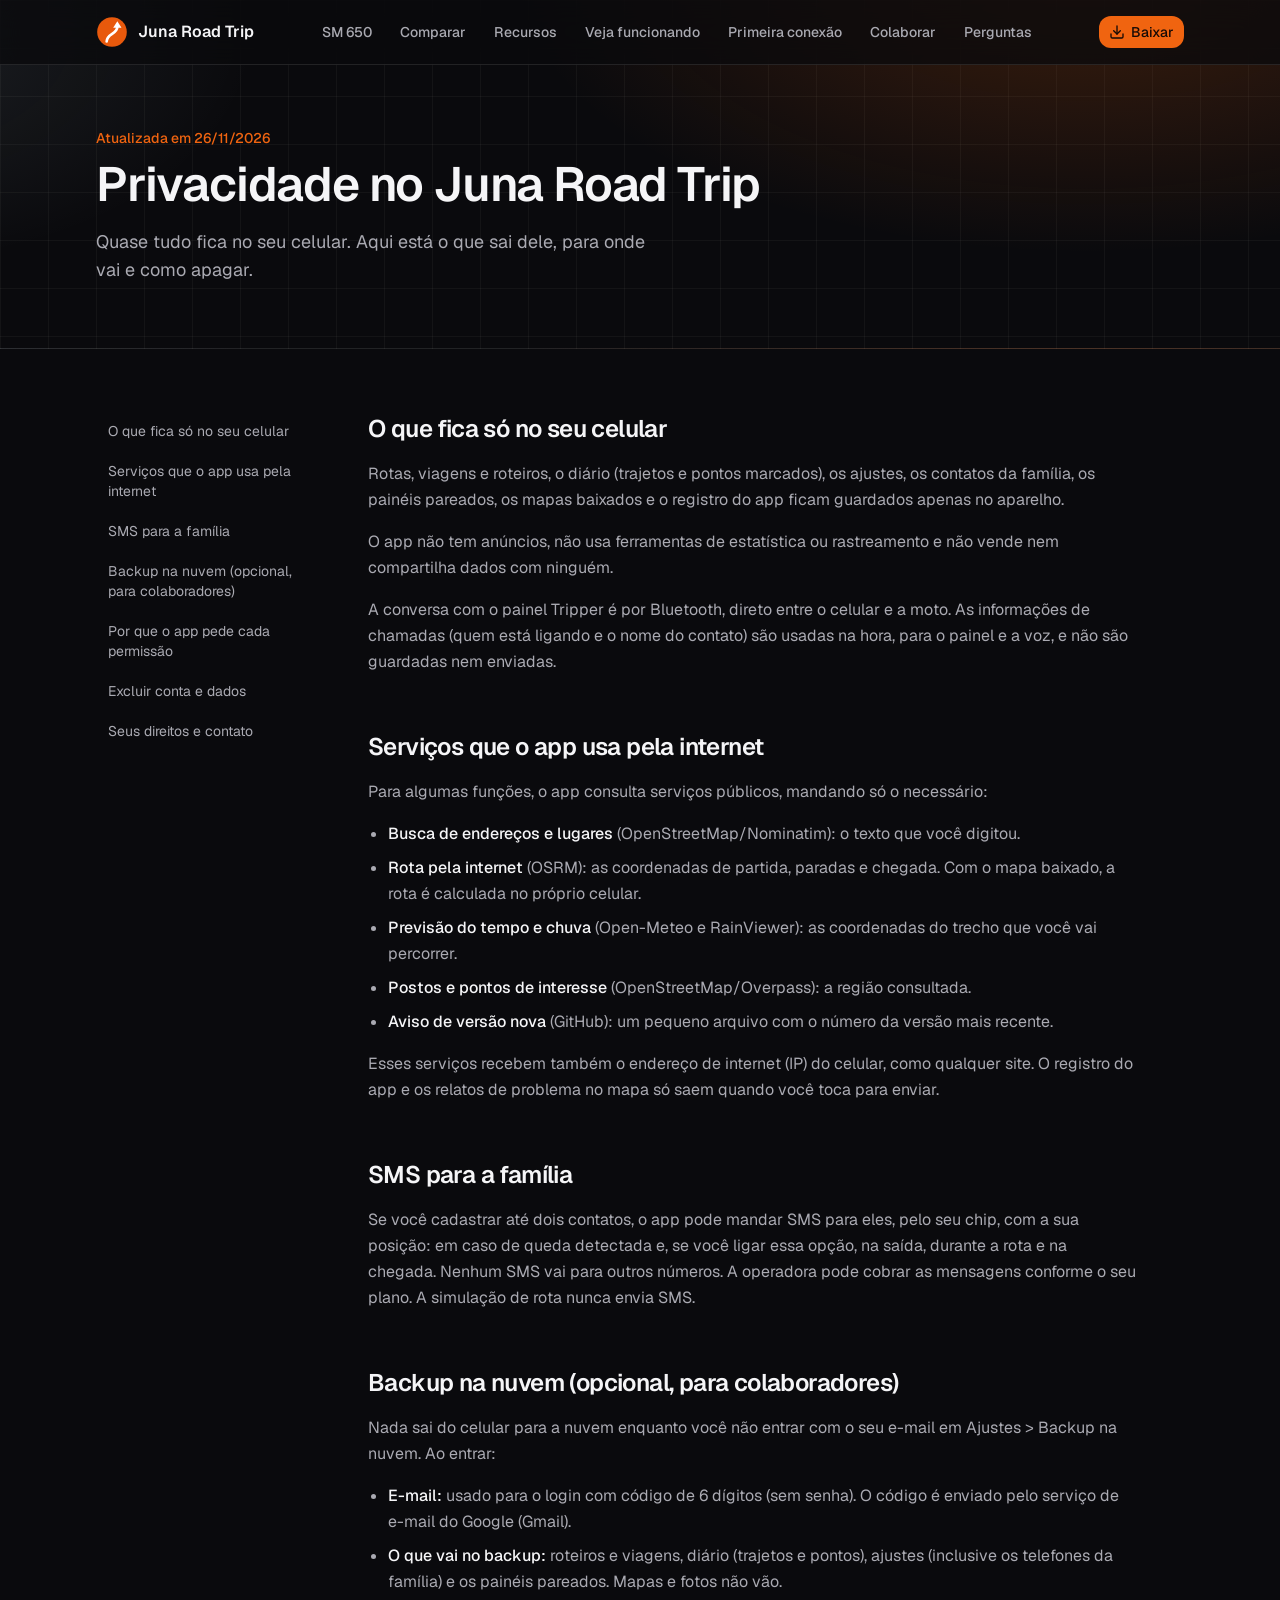
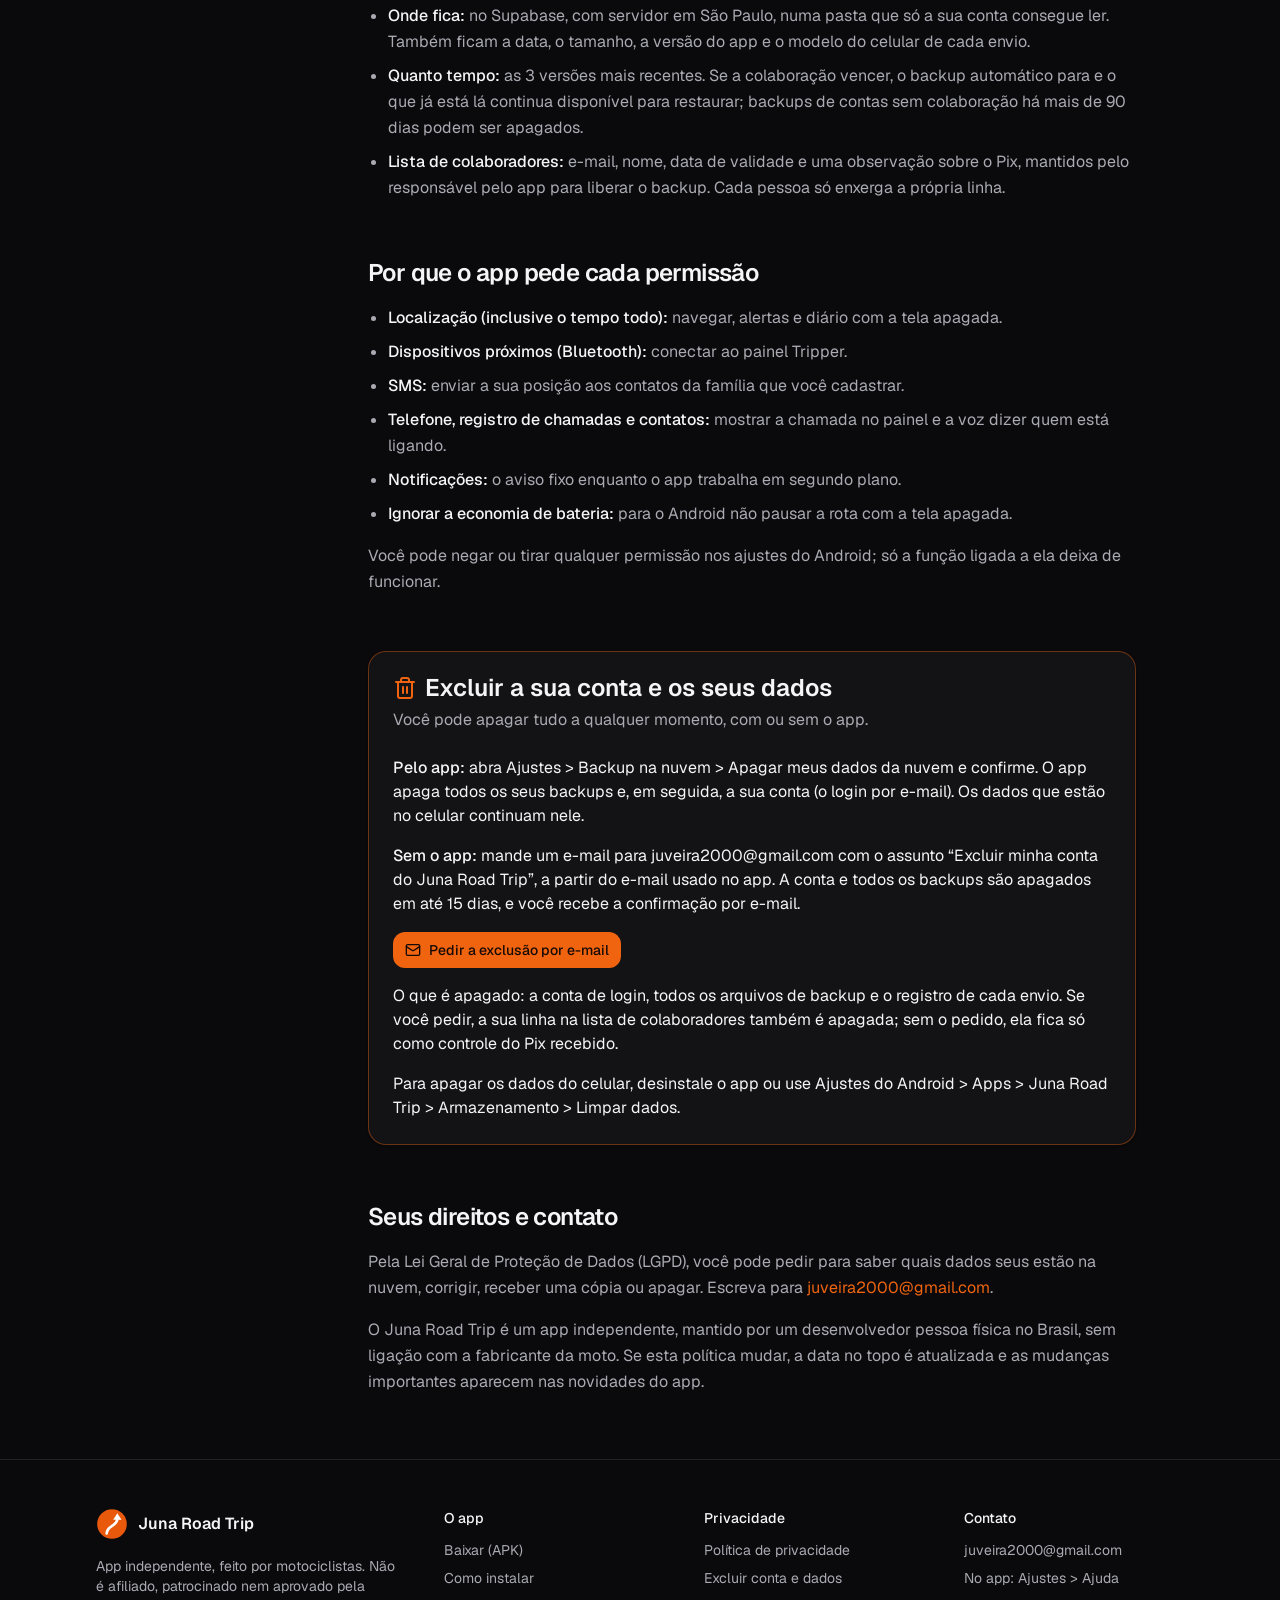
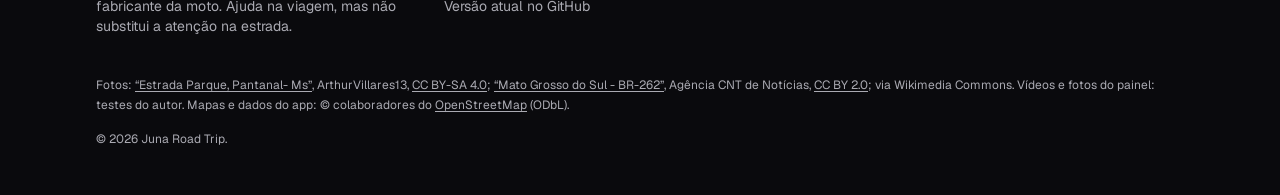
==== commit 5b4d1d4a: "Add files via upload" ====
--- a/privacidade.html
+++ b/privacidade.html
@@ -7,9 +7,9 @@
 <meta name="description" content="Política de privacidade do app Juna Road Trip e como excluir a sua conta e os seus dados da nuvem.">
 <meta name="theme-color" content="#18181b">
 <link rel="icon" href="data:image/svg+xml,%3Csvg xmlns='http://www.w3.org/2000/svg' viewBox='0 0 108 108'%3E%3Ccircle cx='54' cy='54' r='50' fill='%23E8590C'/%3E%3Cpath d='M36 86C36 58 72 62 72 36' stroke='%23fff' stroke-width='9' stroke-linecap='round' fill='none'/%3E%3Cpath d='M72 18 86 40H58Z' fill='%23fff'/%3E%3C/svg%3E">
-  <script type="module" crossorigin src="./assets/privacidade-I3NJL6_p.js"></script>
-  <link rel="modulepreload" crossorigin href="./assets/Layout-5w57qAgK.js">
-  <link rel="stylesheet" crossorigin href="./assets/Layout-9M4u0scP.css">
+  <script type="module" crossorigin src="./assets/privacidade-JmzpMWec.js"></script>
+  <link rel="modulepreload" crossorigin href="./assets/Layout--WmTFoKN.js">
+  <link rel="stylesheet" crossorigin href="./assets/Layout-B9rmvuML.css">
 </head>
 <body>
 <div id="root"></div>
--- a/assets/Layout-B9rmvuML.css
+++ b/assets/Layout-B9rmvuML.css
@@ -0,0 +1 @@
+@layer properties{@supports (((-webkit-hyphens:none)) and (not (margin-trim:block))) or ((-moz-orient:inline) and (not (color:rgb(from red r g b)))){*,:before,:after,::backdrop{--tw-translate-x:0;--tw-translate-y:0;--tw-translate-z:0;--tw-rotate-x:initial;--tw-rotate-y:initial;--tw-rotate-z:initial;--tw-skew-x:initial;--tw-skew-y:initial;--tw-space-y-reverse:0;--tw-border-style:solid;--tw-leading:initial;--tw-font-weight:initial;--tw-tracking:initial;--tw-shadow:0 0 #0000;--tw-shadow-color:initial;--tw-shadow-alpha:100%;--tw-inset-shadow:0 0 #0000;--tw-inset-shadow-color:initial;--tw-inset-shadow-alpha:100%;--tw-ring-color:initial;--tw-ring-shadow:0 0 #0000;--tw-inset-ring-color:initial;--tw-inset-ring-shadow:0 0 #0000;--tw-ring-inset:initial;--tw-ring-offset-width:0px;--tw-ring-offset-color:#fff;--tw-ring-offset-shadow:0 0 #0000;--tw-outline-style:solid;--tw-blur:initial;--tw-brightness:initial;--tw-contrast:initial;--tw-grayscale:initial;--tw-hue-rotate:initial;--tw-invert:initial;--tw-opacity:initial;--tw-saturate:initial;--tw-sepia:initial;--tw-drop-shadow:initial;--tw-drop-shadow-color:initial;--tw-drop-shadow-alpha:100%;--tw-drop-shadow-size:initial;--tw-backdrop-blur:initial;--tw-backdrop-brightness:initial;--tw-backdrop-contrast:initial;--tw-backdrop-grayscale:initial;--tw-backdrop-hue-rotate:initial;--tw-backdrop-invert:initial;--tw-backdrop-opacity:initial;--tw-backdrop-saturate:initial;--tw-backdrop-sepia:initial;--tw-duration:initial;--tw-scale-x:1;--tw-scale-y:1;--tw-scale-z:1;--tw-content:"";--tw-animation-delay:0s;--tw-animation-direction:normal;--tw-animation-duration:initial;--tw-animation-fill-mode:none;--tw-animation-iteration-count:1;--tw-enter-blur:0;--tw-enter-opacity:1;--tw-enter-rotate:0;--tw-enter-scale:1;--tw-enter-translate-x:0;--tw-enter-translate-y:0;--tw-exit-blur:0;--tw-exit-opacity:1;--tw-exit-rotate:0;--tw-exit-scale:1;--tw-exit-translate-x:0;--tw-exit-translate-y:0}}}@layer theme{:root,:host{--font-mono:ui-monospace, SFMono-Regular, Menlo, Monaco, Consolas, "Liberation Mono", "Courier New", monospace;--color-zinc-800:oklch(27.4% .006 286.033);--color-black:#000;--color-white:#fff;--spacing:.25rem;--container-xs:20rem;--container-sm:24rem;--container-lg:32rem;--container-xl:36rem;--container-2xl:42rem;--container-3xl:48rem;--container-6xl:72rem;--text-xs:.75rem;--text-xs--line-height:calc(1 / .75);--text-sm:.875rem;--text-sm--line-height:calc(1.25 / .875);--text-base:1rem;--text-base--line-height: 1.5 ;--text-lg:1.125rem;--text-lg--line-height:calc(1.75 / 1.125);--text-xl:1.25rem;--text-xl--line-height:calc(1.75 / 1.25);--text-2xl:1.5rem;--text-2xl--line-height:calc(2 / 1.5);--text-3xl:1.875rem;--text-3xl--line-height: 1.2 ;--text-4xl:2.25rem;--text-4xl--line-height:calc(2.5 / 2.25);--text-5xl:3rem;--text-5xl--line-height:1;--text-6xl:3.75rem;--text-6xl--line-height:1;--font-weight-medium:500;--font-weight-semibold:600;--tracking-tight:-.025em;--leading-relaxed:1.625;--radius-3xl:1.5rem;--drop-shadow-2xl:0 25px 25px #00000026;--blur-lg:16px;--blur-3xl:64px;--default-transition-duration:.15s;--default-transition-timing-function:cubic-bezier(.4, 0, .2, 1);--default-font-family:"Geist Variable", ui-sans-serif, system-ui, sans-serif;--default-mono-font-family:var(--font-mono)}}@layer base{*,:after,:before,::backdrop{box-sizing:border-box;border:0 solid;margin:0;padding:0}::file-selector-button{box-sizing:border-box;border:0 solid;margin:0;padding:0}html,:host{-webkit-text-size-adjust:100%;tab-size:4;line-height:1.5;font-family:var(--default-font-family,-apple-system, BlinkMacSystemFont, "Segoe UI", Roboto, "Helvetica Neue", "Noto Sans", Arial, sans-serif, "Apple Color Emoji", "Segoe UI Emoji", "Segoe UI Symbol", "Noto Color Emoji");font-feature-settings:var(--default-font-feature-settings,normal);font-variation-settings:var(--default-font-variation-settings,normal);-webkit-tap-highlight-color:transparent}hr{height:0;color:inherit;border-top-width:1px}abbr:where([title]){-webkit-text-decoration:underline dotted;text-decoration:underline dotted}h1,h2,h3,h4,h5,h6{font-size:inherit;font-weight:inherit}a{color:inherit;-webkit-text-decoration:inherit;text-decoration:inherit}b,strong{font-weight:bolder}code,kbd,samp,pre{font-family:var(--default-mono-font-family,ui-monospace, SFMono-Regular, Menlo, Monaco, Consolas, "Liberation Mono", "Courier New", monospace);font-feature-settings:var(--default-mono-font-feature-settings,normal);font-variation-settings:var(--default-mono-font-variation-settings,normal);font-size:1em}small{font-size:80%}sub,sup{vertical-align:baseline;font-size:75%;line-height:0;position:relative}sub{bottom:-.25em}sup{top:-.5em}table{text-indent:0;border-color:inherit;border-collapse:collapse}:-moz-focusring:where(:not(iframe)){outline:auto}progress{vertical-align:baseline}summary{display:list-item}ol,ul,menu{list-style:none}img,svg,video,canvas,audio,iframe,embed,object{vertical-align:middle;display:block}img,video{max-width:100%;height:auto}button,input,select,optgroup,textarea{font:inherit;font-feature-settings:inherit;font-variation-settings:inherit;letter-spacing:inherit;color:inherit;opacity:1;background-color:#0000;border-radius:0}::file-selector-button{font:inherit;font-feature-settings:inherit;font-variation-settings:inherit;letter-spacing:inherit;color:inherit;opacity:1;background-color:#0000;border-radius:0}:where(select:is([multiple],[size])) optgroup{font-weight:bolder}:where(select:is([multiple],[size])) optgroup option{padding-inline-start:20px}::file-selector-button{margin-inline-end:4px}::placeholder{opacity:1}@supports (not ((-webkit-appearance:-apple-pay-button))) or (contain-intrinsic-size:1px){::placeholder{color:currentColor}@supports (color:color-mix(in lab,red,red)){::placeholder{color:color-mix(in oklab,currentcolor 50%,transparent)}}}textarea{resize:vertical}::-webkit-search-decoration{-webkit-appearance:none}::-webkit-date-and-time-value{min-height:1lh;text-align:inherit}::-webkit-datetime-edit{display:inline-flex}::-webkit-datetime-edit-fields-wrapper{padding:0}::-webkit-datetime-edit{padding-block:0}::-webkit-datetime-edit-year-field{padding-block:0}::-webkit-datetime-edit-month-field{padding-block:0}::-webkit-datetime-edit-day-field{padding-block:0}::-webkit-datetime-edit-hour-field{padding-block:0}::-webkit-datetime-edit-minute-field{padding-block:0}::-webkit-datetime-edit-second-field{padding-block:0}::-webkit-datetime-edit-millisecond-field{padding-block:0}::-webkit-datetime-edit-meridiem-field{padding-block:0}::-webkit-calendar-picker-indicator{line-height:1}:-moz-ui-invalid{box-shadow:none}button,input:where([type=button],[type=reset],[type=submit]){appearance:button}::file-selector-button{appearance:button}::-webkit-inner-spin-button{height:auto}::-webkit-outer-spin-button{height:auto}[hidden]:where(:not([hidden=until-found])){display:none!important}*{border-color:var(--border);outline-color:var(--ring)}@supports (color:color-mix(in lab,red,red)){*{outline-color:color-mix(in oklab,var(--ring) 50%,transparent)}}html{scroll-behavior:smooth;scroll-padding-top:5rem}body{background-color:var(--background);color:var(--foreground);-webkit-font-smoothing:antialiased;-moz-osx-font-smoothing:grayscale;font-feature-settings:"ss01","cv11"}::selection{background-color:var(--primary);color:var(--primary-foreground)}}@layer components;@layer utilities{.\@container\/card-header{container:card-header/inline-size}.pointer-events-none{pointer-events:none}.absolute{position:absolute}.fixed{position:fixed}.relative{position:relative}.sticky{position:sticky}.inset-6{inset:calc(var(--spacing) * 6)}.inset-x-0{inset-inline:0}.top-0{top:0}.top-24{top:calc(var(--spacing) * 24)}.z-50{z-index:50}.col-start-2{grid-column-start:2}.row-span-2{grid-row:span 2/span 2}.row-start-1{grid-row-start:1}.mx-auto{margin-inline:auto}.mt-0\.5{margin-top:calc(var(--spacing) * .5)}.mt-1{margin-top:var(--spacing)}.mt-2{margin-top:calc(var(--spacing) * 2)}.mt-3{margin-top:calc(var(--spacing) * 3)}.mt-4{margin-top:calc(var(--spacing) * 4)}.mt-5{margin-top:calc(var(--spacing) * 5)}.mt-6{margin-top:calc(var(--spacing) * 6)}.mt-8{margin-top:calc(var(--spacing) * 8)}.mt-10{margin-top:calc(var(--spacing) * 10)}.mt-12{margin-top:calc(var(--spacing) * 12)}.mb-2{margin-bottom:calc(var(--spacing) * 2)}.mb-3{margin-bottom:calc(var(--spacing) * 3)}.mb-4{margin-bottom:calc(var(--spacing) * 4)}.mb-6{margin-bottom:calc(var(--spacing) * 6)}.block{display:block}.flex{display:flex}.grid{display:grid}.hidden{display:none}.inline-flex{display:inline-flex}.aspect-\[9\/16\]{aspect-ratio:9/16}.aspect-\[16\/10\]{aspect-ratio:16/10}.aspect-square{aspect-ratio:1}.size-4{width:calc(var(--spacing) * 4);height:calc(var(--spacing) * 4)}.size-5{width:calc(var(--spacing) * 5);height:calc(var(--spacing) * 5)}.size-6{width:calc(var(--spacing) * 6);height:calc(var(--spacing) * 6)}.size-7{width:calc(var(--spacing) * 7);height:calc(var(--spacing) * 7)}.size-8{width:calc(var(--spacing) * 8);height:calc(var(--spacing) * 8)}.size-9{width:calc(var(--spacing) * 9);height:calc(var(--spacing) * 9)}.size-10{width:calc(var(--spacing) * 10);height:calc(var(--spacing) * 10)}.size-11{width:calc(var(--spacing) * 11);height:calc(var(--spacing) * 11)}.size-12{width:calc(var(--spacing) * 12);height:calc(var(--spacing) * 12)}.size-14{width:calc(var(--spacing) * 14);height:calc(var(--spacing) * 14)}.h-6{height:calc(var(--spacing) * 6)}.h-8{height:calc(var(--spacing) * 8)}.h-9{height:calc(var(--spacing) * 9)}.h-10{height:calc(var(--spacing) * 10)}.h-11{height:calc(var(--spacing) * 11)}.h-12{height:calc(var(--spacing) * 12)}.h-16{height:calc(var(--spacing) * 16)}.h-\[calc\(100\%-1px\)\]{height:calc(100% - 1px)}.h-auto{height:auto}.h-full{height:100%}.min-h-12{min-height:calc(var(--spacing) * 12)}.w-14{width:calc(var(--spacing) * 14)}.w-20{width:calc(var(--spacing) * 20)}.w-fit{width:fit-content}.w-full{width:100%}.max-w-2xl{max-width:var(--container-2xl)}.max-w-3xl{max-width:var(--container-3xl)}.max-w-6xl{max-width:var(--container-6xl)}.max-w-\[15rem\]{max-width:15rem}.max-w-\[17\.5rem\]{max-width:17.5rem}.max-w-\[17rem\]{max-width:17rem}.max-w-\[19rem\]{max-width:19rem}.max-w-\[22rem\]{max-width:22rem}.max-w-lg{max-width:var(--container-lg)}.max-w-sm{max-width:var(--container-sm)}.max-w-xl{max-width:var(--container-xl)}.max-w-xs{max-width:var(--container-xs)}.flex-1{flex:1}.shrink-0{flex-shrink:0}.translate-y-0\.5{--tw-translate-y:calc(var(--spacing) * .5);translate:var(--tw-translate-x) var(--tw-translate-y)}.transform{transform:var(--tw-rotate-x, ) var(--tw-rotate-y, ) var(--tw-rotate-z, ) var(--tw-skew-x, ) var(--tw-skew-y, )}.scroll-mt-20{scroll-margin-top:calc(var(--spacing) * 20)}.scroll-mt-24{scroll-margin-top:calc(var(--spacing) * 24)}.auto-rows-min{grid-auto-rows:min-content}.grid-cols-2{grid-template-columns:repeat(2,minmax(0,1fr))}.grid-rows-\[auto_auto\]{grid-template-rows:auto auto}.flex-col{flex-direction:column}.flex-wrap{flex-wrap:wrap}.place-items-center{place-items:center}.content-start{align-content:flex-start}.items-center{align-items:center}.items-start{align-items:flex-start}.justify-between{justify-content:space-between}.justify-center{justify-content:center}.justify-start{justify-content:flex-start}.gap-1{gap:var(--spacing)}.gap-1\.5{gap:calc(var(--spacing) * 1.5)}.gap-2{gap:calc(var(--spacing) * 2)}.gap-2\.5{gap:calc(var(--spacing) * 2.5)}.gap-3{gap:calc(var(--spacing) * 3)}.gap-4{gap:calc(var(--spacing) * 4)}.gap-5{gap:calc(var(--spacing) * 5)}.gap-6{gap:calc(var(--spacing) * 6)}.gap-8{gap:calc(var(--spacing) * 8)}.gap-10{gap:calc(var(--spacing) * 10)}.gap-12{gap:calc(var(--spacing) * 12)}:where(.space-y-1>:not(:last-child)){--tw-space-y-reverse:0;margin-block-start:calc(var(--spacing) * var(--tw-space-y-reverse));margin-block-end:calc(var(--spacing) * calc(1 - var(--tw-space-y-reverse)))}:where(.space-y-2>:not(:last-child)){--tw-space-y-reverse:0;margin-block-start:calc(calc(var(--spacing) * 2) * var(--tw-space-y-reverse));margin-block-end:calc(calc(var(--spacing) * 2) * calc(1 - var(--tw-space-y-reverse)))}:where(.space-y-4>:not(:last-child)){--tw-space-y-reverse:0;margin-block-start:calc(calc(var(--spacing) * 4) * var(--tw-space-y-reverse));margin-block-end:calc(calc(var(--spacing) * 4) * calc(1 - var(--tw-space-y-reverse)))}:where(.space-y-14>:not(:last-child)){--tw-space-y-reverse:0;margin-block-start:calc(calc(var(--spacing) * 14) * var(--tw-space-y-reverse));margin-block-end:calc(calc(var(--spacing) * 14) * calc(1 - var(--tw-space-y-reverse)))}.self-start{align-self:flex-start}.justify-self-end{justify-self:flex-end}.truncate{text-overflow:ellipsis;white-space:nowrap;overflow:hidden}.overflow-hidden{overflow:hidden}.rounded-2xl{border-radius:calc(var(--radius) + 10px)}.rounded-3xl{border-radius:var(--radius-3xl)}.rounded-\[1\.8rem\]{border-radius:1.8rem}.rounded-\[2\.5rem\]{border-radius:2.5rem}.rounded-full{border-radius:2147483647px}.rounded-lg{border-radius:var(--radius)}.rounded-md{border-radius:calc(var(--radius) - 2px)}.rounded-xl{border-radius:calc(var(--radius) + 4px)}.border{border-style:var(--tw-border-style);border-width:1px}.border-8{border-style:var(--tw-border-style);border-width:8px}.border-\[10px\]{border-style:var(--tw-border-style);border-width:10px}.border-y{border-block-style:var(--tw-border-style);border-block-width:1px}.border-t{border-top-style:var(--tw-border-style);border-top-width:1px}.border-b{border-bottom-style:var(--tw-border-style);border-bottom-width:1px}.border-border{border-color:var(--border)}.border-card{border-color:var(--card)}.border-primary\/40{border-color:var(--primary)}@supports (color:color-mix(in lab,red,red)){.border-primary\/40{border-color:color-mix(in oklab,var(--primary) 40%,transparent)}}.border-primary\/50{border-color:var(--primary)}@supports (color:color-mix(in lab,red,red)){.border-primary\/50{border-color:color-mix(in oklab,var(--primary) 50%,transparent)}}.border-transparent{border-color:#0000}.border-zinc-800{border-color:var(--color-zinc-800)}.bg-background,.bg-background\/75{background-color:var(--background)}@supports (color:color-mix(in lab,red,red)){.bg-background\/75{background-color:color-mix(in oklab,var(--background) 75%,transparent)}}.bg-black{background-color:var(--color-black)}.bg-card,.bg-card\/40{background-color:var(--card)}@supports (color:color-mix(in lab,red,red)){.bg-card\/40{background-color:color-mix(in oklab,var(--card) 40%,transparent)}}.bg-destructive,.bg-destructive\/15{background-color:var(--destructive)}@supports (color:color-mix(in lab,red,red)){.bg-destructive\/15{background-color:color-mix(in oklab,var(--destructive) 15%,transparent)}}.bg-muted{background-color:var(--muted)}.bg-primary,.bg-primary\/10{background-color:var(--primary)}@supports (color:color-mix(in lab,red,red)){.bg-primary\/10{background-color:color-mix(in oklab,var(--primary) 10%,transparent)}}.bg-primary\/15{background-color:var(--primary)}@supports (color:color-mix(in lab,red,red)){.bg-primary\/15{background-color:color-mix(in oklab,var(--primary) 15%,transparent)}}.bg-primary\/25{background-color:var(--primary)}@supports (color:color-mix(in lab,red,red)){.bg-primary\/25{background-color:color-mix(in oklab,var(--primary) 25%,transparent)}}.bg-secondary{background-color:var(--secondary)}.bg-transparent{background-color:#0000}.object-cover{object-fit:cover}.p-1{padding:var(--spacing)}.p-4{padding:calc(var(--spacing) * 4)}.p-5{padding:calc(var(--spacing) * 5)}.p-\[3px\]{padding:3px}.px-2{padding-inline:calc(var(--spacing) * 2)}.px-3{padding-inline:calc(var(--spacing) * 3)}.px-4{padding-inline:calc(var(--spacing) * 4)}.px-5{padding-inline:calc(var(--spacing) * 5)}.px-6{padding-inline:calc(var(--spacing) * 6)}.px-7{padding-inline:calc(var(--spacing) * 7)}.py-0\.5{padding-block:calc(var(--spacing) * .5)}.py-1{padding-block:var(--spacing)}.py-2{padding-block:calc(var(--spacing) * 2)}.py-3{padding-block:calc(var(--spacing) * 3)}.py-4{padding-block:calc(var(--spacing) * 4)}.py-5{padding-block:calc(var(--spacing) * 5)}.py-6{padding-block:calc(var(--spacing) * 6)}.py-12{padding-block:calc(var(--spacing) * 12)}.py-16{padding-block:calc(var(--spacing) * 16)}.py-20{padding-block:calc(var(--spacing) * 20)}.pt-0{padding-top:0}.pt-28{padding-top:calc(var(--spacing) * 28)}.pt-32{padding-top:calc(var(--spacing) * 32)}.pb-4{padding-bottom:calc(var(--spacing) * 4)}.pb-16{padding-bottom:calc(var(--spacing) * 16)}.pb-20{padding-bottom:calc(var(--spacing) * 20)}.text-center{text-align:center}.text-left{text-align:left}.font-mono{font-family:var(--font-mono)}.text-2xl{font-size:var(--text-2xl);line-height:var(--tw-leading,var(--text-2xl--line-height))}.text-3xl{font-size:var(--text-3xl);line-height:var(--tw-leading,var(--text-3xl--line-height))}.text-4xl{font-size:var(--text-4xl);line-height:var(--tw-leading,var(--text-4xl--line-height))}.text-base{font-size:var(--text-base);line-height:var(--tw-leading,var(--text-base--line-height))}.text-lg{font-size:var(--text-lg);line-height:var(--tw-leading,var(--text-lg--line-height))}.text-sm{font-size:var(--text-sm);line-height:var(--tw-leading,var(--text-sm--line-height))}.text-xl{font-size:var(--text-xl);line-height:var(--tw-leading,var(--text-xl--line-height))}.text-xs{font-size:var(--text-xs);line-height:var(--tw-leading,var(--text-xs--line-height))}.leading-none{--tw-leading:1;line-height:1}.leading-relaxed{--tw-leading:var(--leading-relaxed);line-height:var(--leading-relaxed)}.font-medium{--tw-font-weight:var(--font-weight-medium);font-weight:var(--font-weight-medium)}.font-semibold{--tw-font-weight:var(--font-weight-semibold);font-weight:var(--font-weight-semibold)}.tracking-tight{--tw-tracking:var(--tracking-tight);letter-spacing:var(--tracking-tight)}.text-balance{text-wrap:balance}.text-pretty{text-wrap:pretty}.break-all{word-break:break-all}.whitespace-nowrap{white-space:nowrap}.text-card-foreground{color:var(--card-foreground)}.text-destructive{color:var(--destructive)}.text-foreground,.text-foreground\/60{color:var(--foreground)}@supports (color:color-mix(in lab,red,red)){.text-foreground\/60{color:color-mix(in oklab,var(--foreground) 60%,transparent)}}.text-foreground\/80{color:var(--foreground)}@supports (color:color-mix(in lab,red,red)){.text-foreground\/80{color:color-mix(in oklab,var(--foreground) 80%,transparent)}}.text-muted-foreground{color:var(--muted-foreground)}.text-primary{color:var(--primary)}.text-primary-foreground{color:var(--primary-foreground)}.text-secondary-foreground{color:var(--secondary-foreground)}.text-white{color:var(--color-white)}.underline{text-decoration-line:underline}.underline-offset-2{text-underline-offset:2px}.underline-offset-4{text-underline-offset:4px}.shadow-2xl{--tw-shadow:0 25px 50px -12px var(--tw-shadow-color,#00000040);box-shadow:var(--tw-inset-shadow),var(--tw-inset-ring-shadow),var(--tw-ring-offset-shadow),var(--tw-ring-shadow),var(--tw-shadow)}.shadow-sm{--tw-shadow:0 1px 3px 0 var(--tw-shadow-color,#0000001a), 0 1px 2px -1px var(--tw-shadow-color,#0000001a);box-shadow:var(--tw-inset-shadow),var(--tw-inset-ring-shadow),var(--tw-ring-offset-shadow),var(--tw-ring-shadow),var(--tw-shadow)}.shadow-xs{--tw-shadow:0 1px 2px 0 var(--tw-shadow-color,#0000000d);box-shadow:var(--tw-inset-shadow),var(--tw-inset-ring-shadow),var(--tw-ring-offset-shadow),var(--tw-ring-shadow),var(--tw-shadow)}.ring-1{--tw-ring-shadow:var(--tw-ring-inset, ) 0 0 0 calc(1px + var(--tw-ring-offset-width)) var(--tw-ring-color,currentcolor);box-shadow:var(--tw-inset-shadow),var(--tw-inset-ring-shadow),var(--tw-ring-offset-shadow),var(--tw-ring-shadow),var(--tw-shadow)}.ring-white\/10{--tw-ring-color:#ffffff1a}@supports (color:color-mix(in lab,red,red)){.ring-white\/10{--tw-ring-color:color-mix(in oklab, var(--color-white) 10%, transparent)}}.outline{outline-style:var(--tw-outline-style);outline-width:1px}.blur-3xl{--tw-blur:blur(var(--blur-3xl));filter:var(--tw-blur, ) var(--tw-brightness, ) var(--tw-contrast, ) var(--tw-grayscale, ) var(--tw-hue-rotate, ) var(--tw-invert, ) var(--tw-saturate, ) var(--tw-sepia, ) var(--tw-drop-shadow, )}.drop-shadow-2xl{--tw-drop-shadow-size:drop-shadow(0 25px 25px var(--tw-drop-shadow-color,#00000026));--tw-drop-shadow:drop-shadow(var(--drop-shadow-2xl));filter:var(--tw-blur, ) var(--tw-brightness, ) var(--tw-contrast, ) var(--tw-grayscale, ) var(--tw-hue-rotate, ) var(--tw-invert, ) var(--tw-saturate, ) var(--tw-sepia, ) var(--tw-drop-shadow, )}.backdrop-blur-lg{--tw-backdrop-blur:blur(var(--blur-lg));-webkit-backdrop-filter:var(--tw-backdrop-blur, ) var(--tw-backdrop-brightness, ) var(--tw-backdrop-contrast, ) var(--tw-backdrop-grayscale, ) var(--tw-backdrop-hue-rotate, ) var(--tw-backdrop-invert, ) var(--tw-backdrop-opacity, ) var(--tw-backdrop-saturate, ) var(--tw-backdrop-sepia, );backdrop-filter:var(--tw-backdrop-blur, ) var(--tw-backdrop-brightness, ) var(--tw-backdrop-contrast, ) var(--tw-backdrop-grayscale, ) var(--tw-backdrop-hue-rotate, ) var(--tw-backdrop-invert, ) var(--tw-backdrop-opacity, ) var(--tw-backdrop-saturate, ) var(--tw-backdrop-sepia, )}.transition-\[color\,box-shadow\]{transition-property:color,box-shadow;transition-timing-function:var(--tw-ease,var(--default-transition-timing-function));transition-duration:var(--tw-duration,var(--default-transition-duration))}.transition-all{transition-property:all;transition-timing-function:var(--tw-ease,var(--default-transition-timing-function));transition-duration:var(--tw-duration,var(--default-transition-duration))}.transition-colors{transition-property:color,background-color,border-color,outline-color,text-decoration-color,fill,stroke,--tw-gradient-from,--tw-gradient-via,--tw-gradient-to;transition-timing-function:var(--tw-ease,var(--default-transition-timing-function));transition-duration:var(--tw-duration,var(--default-transition-duration))}.transition-transform{transition-property:transform,translate,scale,rotate;transition-timing-function:var(--tw-ease,var(--default-transition-timing-function));transition-duration:var(--tw-duration,var(--default-transition-duration))}.duration-200{--tw-duration:.2s;transition-duration:.2s}.outline-none{--tw-outline-style:none;outline-style:none}@media(hover:hover){:is(:where(.group):hover .group-hover\:scale-110){--tw-scale-x:110%;--tw-scale-y:110%;--tw-scale-z:110%;scale:var(--tw-scale-x) var(--tw-scale-y)}}:is(:where(.group\/tabs)[data-orientation=horizontal] .group-data-\[orientation\=horizontal\]\/tabs\:h-9){height:calc(var(--spacing) * 9)}:is(:where(.group\/tabs)[data-orientation=vertical] .group-data-\[orientation\=vertical\]\/tabs\:h-fit){height:fit-content}:is(:where(.group\/tabs)[data-orientation=vertical] .group-data-\[orientation\=vertical\]\/tabs\:w-full){width:100%}:is(:where(.group\/tabs)[data-orientation=vertical] .group-data-\[orientation\=vertical\]\/tabs\:flex-col){flex-direction:column}:is(:where(.group\/tabs)[data-orientation=vertical] .group-data-\[orientation\=vertical\]\/tabs\:justify-start){justify-content:flex-start}:is(:where(.group\/tabs-list)[data-variant=line] .group-data-\[variant\=line\]\/tabs-list\:bg-transparent){background-color:#0000}.after\:absolute:after{content:var(--tw-content);position:absolute}.after\:bg-foreground:after{content:var(--tw-content);background-color:var(--foreground)}.after\:opacity-0:after{content:var(--tw-content);opacity:0}.after\:transition-opacity:after{content:var(--tw-content);transition-property:opacity;transition-timing-function:var(--tw-ease,var(--default-transition-timing-function));transition-duration:var(--tw-duration,var(--default-transition-duration))}:is(:where(.group\/tabs)[data-orientation=horizontal] .group-data-\[orientation\=horizontal\]\/tabs\:after\:inset-x-0):after{content:var(--tw-content);inset-inline:0}:is(:where(.group\/tabs)[data-orientation=horizontal] .group-data-\[orientation\=horizontal\]\/tabs\:after\:bottom-\[-5px\]):after{content:var(--tw-content);bottom:-5px}:is(:where(.group\/tabs)[data-orientation=horizontal] .group-data-\[orientation\=horizontal\]\/tabs\:after\:h-0\.5):after{content:var(--tw-content);height:calc(var(--spacing) * .5)}:is(:where(.group\/tabs)[data-orientation=vertical] .group-data-\[orientation\=vertical\]\/tabs\:after\:inset-y-0):after{content:var(--tw-content);inset-block:0}:is(:where(.group\/tabs)[data-orientation=vertical] .group-data-\[orientation\=vertical\]\/tabs\:after\:-right-1):after{content:var(--tw-content);right:calc(var(--spacing) * -1)}:is(:where(.group\/tabs)[data-orientation=vertical] .group-data-\[orientation\=vertical\]\/tabs\:after\:w-0\.5):after{content:var(--tw-content);width:calc(var(--spacing) * .5)}.last\:border-b-0:last-child{border-bottom-style:var(--tw-border-style);border-bottom-width:0}@media(hover:hover){.hover\:border-primary\/50:hover{border-color:var(--primary)}@supports (color:color-mix(in lab,red,red)){.hover\:border-primary\/50:hover{border-color:color-mix(in oklab,var(--primary) 50%,transparent)}}.hover\:bg-accent:hover{background-color:var(--accent)}.hover\:bg-destructive\/90:hover{background-color:var(--destructive)}@supports (color:color-mix(in lab,red,red)){.hover\:bg-destructive\/90:hover{background-color:color-mix(in oklab,var(--destructive) 90%,transparent)}}.hover\:bg-primary\/90:hover{background-color:var(--primary)}@supports (color:color-mix(in lab,red,red)){.hover\:bg-primary\/90:hover{background-color:color-mix(in oklab,var(--primary) 90%,transparent)}}.hover\:bg-secondary\/80:hover{background-color:var(--secondary)}@supports (color:color-mix(in lab,red,red)){.hover\:bg-secondary\/80:hover{background-color:color-mix(in oklab,var(--secondary) 80%,transparent)}}.hover\:text-accent-foreground:hover{color:var(--accent-foreground)}.hover\:text-foreground:hover{color:var(--foreground)}.hover\:underline:hover{text-decoration-line:underline}}.focus-visible\:border-ring:focus-visible{border-color:var(--ring)}.focus-visible\:ring-\[3px\]:focus-visible{--tw-ring-shadow:var(--tw-ring-inset, ) 0 0 0 calc(3px + var(--tw-ring-offset-width)) var(--tw-ring-color,currentcolor);box-shadow:var(--tw-inset-shadow),var(--tw-inset-ring-shadow),var(--tw-ring-offset-shadow),var(--tw-ring-shadow),var(--tw-shadow)}.focus-visible\:ring-destructive\/20:focus-visible{--tw-ring-color:var(--destructive)}@supports (color:color-mix(in lab,red,red)){.focus-visible\:ring-destructive\/20:focus-visible{--tw-ring-color:color-mix(in oklab, var(--destructive) 20%, transparent)}}.focus-visible\:ring-ring\/50:focus-visible{--tw-ring-color:var(--ring)}@supports (color:color-mix(in lab,red,red)){.focus-visible\:ring-ring\/50:focus-visible{--tw-ring-color:color-mix(in oklab, var(--ring) 50%, transparent)}}.focus-visible\:outline-1:focus-visible{outline-style:var(--tw-outline-style);outline-width:1px}.focus-visible\:outline-ring:focus-visible{outline-color:var(--ring)}.disabled\:pointer-events-none:disabled{pointer-events:none}.disabled\:opacity-50:disabled{opacity:.5}.has-data-\[slot\=card-action\]\:grid-cols-\[1fr_auto\]:has([data-slot=card-action]){grid-template-columns:1fr auto}.has-\[\>svg\]\:px-1\.5:has(>svg){padding-inline:calc(var(--spacing) * 1.5)}.has-\[\>svg\]\:px-2\.5:has(>svg){padding-inline:calc(var(--spacing) * 2.5)}.has-\[\>svg\]\:px-3:has(>svg){padding-inline:calc(var(--spacing) * 3)}.has-\[\>svg\]\:px-4:has(>svg){padding-inline:calc(var(--spacing) * 4)}.has-\[\>svg\]\:px-5:has(>svg){padding-inline:calc(var(--spacing) * 5)}.aria-invalid\:border-destructive[aria-invalid=true]{border-color:var(--destructive)}.aria-invalid\:ring-destructive\/20[aria-invalid=true]{--tw-ring-color:var(--destructive)}@supports (color:color-mix(in lab,red,red)){.aria-invalid\:ring-destructive\/20[aria-invalid=true]{--tw-ring-color:color-mix(in oklab, var(--destructive) 20%, transparent)}}.data-\[orientation\=horizontal\]\:flex-col[data-orientation=horizontal]{flex-direction:column}.data-\[state\=active\]\:bg-background[data-state=active]{background-color:var(--background)}.data-\[state\=active\]\:text-foreground[data-state=active]{color:var(--foreground)}:is(:where(.group\/tabs-list)[data-variant=default] .group-data-\[variant\=default\]\/tabs-list\:data-\[state\=active\]\:shadow-sm)[data-state=active]{--tw-shadow:0 1px 3px 0 var(--tw-shadow-color,#0000001a), 0 1px 2px -1px var(--tw-shadow-color,#0000001a);box-shadow:var(--tw-inset-shadow),var(--tw-inset-ring-shadow),var(--tw-ring-offset-shadow),var(--tw-ring-shadow),var(--tw-shadow)}:is(:where(.group\/tabs-list)[data-variant=line] .group-data-\[variant\=line\]\/tabs-list\:data-\[state\=active\]\:bg-transparent)[data-state=active]{background-color:#0000}:is(:where(.group\/tabs-list)[data-variant=line] .group-data-\[variant\=line\]\/tabs-list\:data-\[state\=active\]\:shadow-none)[data-state=active]{--tw-shadow:0 0 #0000;box-shadow:var(--tw-inset-shadow),var(--tw-inset-ring-shadow),var(--tw-ring-offset-shadow),var(--tw-ring-shadow),var(--tw-shadow)}:is(:where(.group\/tabs-list)[data-variant=line] .group-data-\[variant\=line\]\/tabs-list\:data-\[state\=active\]\:after\:opacity-100)[data-state=active]:after{content:var(--tw-content);opacity:1}.data-\[state\=closed\]\:animate-accordion-up[data-state=closed]{animation:accordion-up var(--tw-animation-duration,var(--tw-duration,.2s))var(--tw-ease,ease-out)var(--tw-animation-delay,0s)var(--tw-animation-iteration-count,1)var(--tw-animation-direction,normal)var(--tw-animation-fill-mode,none)}.data-\[state\=inactive\]\:hidden[data-state=inactive]{display:none}.data-\[state\=open\]\:animate-accordion-down[data-state=open]{animation:accordion-down var(--tw-animation-duration,var(--tw-duration,.2s))var(--tw-ease,ease-out)var(--tw-animation-delay,0s)var(--tw-animation-iteration-count,1)var(--tw-animation-direction,normal)var(--tw-animation-fill-mode,none)}.data-\[variant\=line\]\:rounded-none[data-variant=line]{border-radius:0}@media(min-width:40rem){.sm\:inline-flex{display:inline-flex}.sm\:w-24{width:calc(var(--spacing) * 24)}.sm\:w-28{width:calc(var(--spacing) * 28)}.sm\:w-auto{width:auto}.sm\:grid-cols-2{grid-template-columns:repeat(2,minmax(0,1fr))}.sm\:grid-cols-3{grid-template-columns:repeat(3,minmax(0,1fr))}.sm\:grid-cols-4{grid-template-columns:repeat(4,minmax(0,1fr))}.sm\:flex-row{flex-direction:row}.sm\:px-3{padding-inline:calc(var(--spacing) * 3)}.sm\:px-4{padding-inline:calc(var(--spacing) * 4)}.sm\:px-8{padding-inline:calc(var(--spacing) * 8)}.sm\:py-28{padding-block:calc(var(--spacing) * 28)}.sm\:text-4xl{font-size:var(--text-4xl);line-height:var(--tw-leading,var(--text-4xl--line-height))}.sm\:text-5xl{font-size:var(--text-5xl);line-height:var(--tw-leading,var(--text-5xl--line-height))}.sm\:text-xl{font-size:var(--text-xl);line-height:var(--tw-leading,var(--text-xl--line-height))}}@media(min-width:48rem){.md\:grid-cols-3{grid-template-columns:repeat(3,minmax(0,1fr))}.md\:grid-cols-\[1\.4fr_1fr_1fr_1fr\]{grid-template-columns:1.4fr 1fr 1fr 1fr}.md\:grid-cols-\[1fr_auto\]{grid-template-columns:1fr auto}}@media(min-width:64rem){.lg\:sticky{position:sticky}.lg\:top-24{top:calc(var(--spacing) * 24)}.lg\:block{display:block}.lg\:grid-cols-\[1\.1fr_1fr\]{grid-template-columns:1.1fr 1fr}.lg\:grid-cols-\[1\.2fr_1fr\]{grid-template-columns:1.2fr 1fr}.lg\:grid-cols-\[1\.15fr_1fr\]{grid-template-columns:1.15fr 1fr}.lg\:grid-cols-\[1\.25fr_1fr\]{grid-template-columns:1.25fr 1fr}.lg\:grid-cols-\[1fr_1\.1fr\]{grid-template-columns:1fr 1.1fr}.lg\:grid-cols-\[1fr_1\.6fr\]{grid-template-columns:1fr 1.6fr}.lg\:grid-cols-\[1fr_22rem\]{grid-template-columns:1fr 22rem}.lg\:grid-cols-\[1fr_auto\]{grid-template-columns:1fr auto}.lg\:grid-cols-\[14rem_1fr\]{grid-template-columns:14rem 1fr}.lg\:flex-row{flex-direction:row}.lg\:items-center{align-items:center}.lg\:items-end{align-items:flex-end}.lg\:justify-between{justify-content:space-between}.lg\:self-start{align-self:flex-start}.lg\:pt-36{padding-top:calc(var(--spacing) * 36)}.lg\:pb-28{padding-bottom:calc(var(--spacing) * 28)}.lg\:text-6xl{font-size:var(--text-6xl);line-height:var(--tw-leading,var(--text-6xl--line-height))}}@media(min-width:80rem){.xl\:flex{display:flex}.xl\:hidden{display:none}}.dark\:border-input:is(.dark *){border-color:var(--input)}.dark\:bg-destructive\/60:is(.dark *){background-color:var(--destructive)}@supports (color:color-mix(in lab,red,red)){.dark\:bg-destructive\/60:is(.dark *){background-color:color-mix(in oklab,var(--destructive) 60%,transparent)}}.dark\:bg-input\/30:is(.dark *){background-color:var(--input)}@supports (color:color-mix(in lab,red,red)){.dark\:bg-input\/30:is(.dark *){background-color:color-mix(in oklab,var(--input) 30%,transparent)}}.dark\:text-muted-foreground:is(.dark *){color:var(--muted-foreground)}@media(hover:hover){.dark\:hover\:bg-accent\/50:is(.dark *):hover{background-color:var(--accent)}@supports (color:color-mix(in lab,red,red)){.dark\:hover\:bg-accent\/50:is(.dark *):hover{background-color:color-mix(in oklab,var(--accent) 50%,transparent)}}.dark\:hover\:bg-input\/50:is(.dark *):hover{background-color:var(--input)}@supports (color:color-mix(in lab,red,red)){.dark\:hover\:bg-input\/50:is(.dark *):hover{background-color:color-mix(in oklab,var(--input) 50%,transparent)}}.dark\:hover\:text-foreground:is(.dark *):hover{color:var(--foreground)}}.dark\:focus-visible\:ring-destructive\/40:is(.dark *):focus-visible{--tw-ring-color:var(--destructive)}@supports (color:color-mix(in lab,red,red)){.dark\:focus-visible\:ring-destructive\/40:is(.dark *):focus-visible{--tw-ring-color:color-mix(in oklab, var(--destructive) 40%, transparent)}}.dark\:aria-invalid\:ring-destructive\/40:is(.dark *)[aria-invalid=true]{--tw-ring-color:var(--destructive)}@supports (color:color-mix(in lab,red,red)){.dark\:aria-invalid\:ring-destructive\/40:is(.dark *)[aria-invalid=true]{--tw-ring-color:color-mix(in oklab, var(--destructive) 40%, transparent)}}.dark\:data-\[state\=active\]\:border-input:is(.dark *)[data-state=active]{border-color:var(--input)}.dark\:data-\[state\=active\]\:bg-input\/30:is(.dark *)[data-state=active]{background-color:var(--input)}@supports (color:color-mix(in lab,red,red)){.dark\:data-\[state\=active\]\:bg-input\/30:is(.dark *)[data-state=active]{background-color:color-mix(in oklab,var(--input) 30%,transparent)}}.dark\:data-\[state\=active\]\:text-foreground:is(.dark *)[data-state=active]{color:var(--foreground)}:is(:where(.group\/tabs-list)[data-variant=line] .dark\:group-data-\[variant\=line\]\/tabs-list\:data-\[state\=active\]\:border-transparent:is(.dark *))[data-state=active]{border-color:#0000}:is(:where(.group\/tabs-list)[data-variant=line] .dark\:group-data-\[variant\=line\]\/tabs-list\:data-\[state\=active\]\:bg-transparent:is(.dark *))[data-state=active]{background-color:#0000}.\[\&_b\]\:font-medium b{--tw-font-weight:var(--font-weight-medium);font-weight:var(--font-weight-medium)}.\[\&_b\]\:text-foreground b{color:var(--foreground)}.\[\&_li\]\:mt-2 li{margin-top:calc(var(--spacing) * 2)}.\[\&_p\+p\]\:mt-4 p+p,.\[\&_p\+ul\]\:mt-4 p+ul{margin-top:calc(var(--spacing) * 4)}.\[\&_svg\]\:pointer-events-none svg{pointer-events:none}.\[\&_svg\]\:shrink-0 svg{flex-shrink:0}.\[\&_svg\:not\(\[class\*\=\'size-\'\]\)\]\:size-3 svg:not([class*=size-]){width:calc(var(--spacing) * 3);height:calc(var(--spacing) * 3)}.\[\&_svg\:not\(\[class\*\=\'size-\'\]\)\]\:size-4 svg:not([class*=size-]){width:calc(var(--spacing) * 4);height:calc(var(--spacing) * 4)}.\[\&_svg\:not\(\[class\*\=\'size-\'\]\)\]\:size-5 svg:not([class*=size-]){width:calc(var(--spacing) * 5);height:calc(var(--spacing) * 5)}.\[\&_ul\]\:list-disc ul{list-style-type:disc}.\[\&_ul\]\:pl-5 ul{padding-left:calc(var(--spacing) * 5)}.\[\&_ul\+p\]\:mt-4 ul+p{margin-top:calc(var(--spacing) * 4)}.\[\.border-b\]\:pb-6.border-b{padding-bottom:calc(var(--spacing) * 6)}.\[\.border-t\]\:pt-6.border-t{padding-top:calc(var(--spacing) * 6)}.\[\&\>svg\]\:pointer-events-none>svg{pointer-events:none}.\[\&\>svg\]\:size-3>svg{width:calc(var(--spacing) * 3);height:calc(var(--spacing) * 3)}.\[\&\[data-state\=open\]\>svg\]\:rotate-180[data-state=open]>svg{rotate:180deg}@media(hover:hover){a.\[a\&\]\:hover\:bg-accent:hover{background-color:var(--accent)}a.\[a\&\]\:hover\:bg-destructive\/90:hover{background-color:var(--destructive)}@supports (color:color-mix(in lab,red,red)){a.\[a\&\]\:hover\:bg-destructive\/90:hover{background-color:color-mix(in oklab,var(--destructive) 90%,transparent)}}a.\[a\&\]\:hover\:bg-primary\/90:hover{background-color:var(--primary)}@supports (color:color-mix(in lab,red,red)){a.\[a\&\]\:hover\:bg-primary\/90:hover{background-color:color-mix(in oklab,var(--primary) 90%,transparent)}}a.\[a\&\]\:hover\:bg-secondary\/90:hover{background-color:var(--secondary)}@supports (color:color-mix(in lab,red,red)){a.\[a\&\]\:hover\:bg-secondary\/90:hover{background-color:color-mix(in oklab,var(--secondary) 90%,transparent)}}a.\[a\&\]\:hover\:text-accent-foreground:hover{color:var(--accent-foreground)}a.\[a\&\]\:hover\:underline:hover{text-decoration-line:underline}}}@property --tw-animation-delay{syntax:"*";inherits:false;initial-value:0s}@property --tw-animation-direction{syntax:"*";inherits:false;initial-value:normal}@property --tw-animation-duration{syntax:"*";inherits:false}@property --tw-animation-fill-mode{syntax:"*";inherits:false;initial-value:none}@property --tw-animation-iteration-count{syntax:"*";inherits:false;initial-value:1}@property --tw-enter-blur{syntax:"*";inherits:false;initial-value:0}@property --tw-enter-opacity{syntax:"*";inherits:false;initial-value:1}@property --tw-enter-rotate{syntax:"*";inherits:false;initial-value:0}@property --tw-enter-scale{syntax:"*";inherits:false;initial-value:1}@property --tw-enter-translate-x{syntax:"*";inherits:false;initial-value:0}@property --tw-enter-translate-y{syntax:"*";inherits:false;initial-value:0}@property --tw-exit-blur{syntax:"*";inherits:false;initial-value:0}@property --tw-exit-opacity{syntax:"*";inherits:false;initial-value:1}@property --tw-exit-rotate{syntax:"*";inherits:false;initial-value:0}@property --tw-exit-scale{syntax:"*";inherits:false;initial-value:1}@property --tw-exit-translate-x{syntax:"*";inherits:false;initial-value:0}@property --tw-exit-translate-y{syntax:"*";inherits:false;initial-value:0}@font-face{font-family:Geist Variable;font-style:normal;font-display:swap;font-weight:100 900;src:url(./geist-cyrillic-ext-wght-normal-DjL33-gN.woff2)format("woff2-variations");unicode-range:U+460-52F,U+1C80-1C8A,U+20B4,U+2DE0-2DFF,U+A640-A69F,U+FE2E-FE2F}@font-face{font-family:Geist Variable;font-style:normal;font-display:swap;font-weight:100 900;src:url(./geist-cyrillic-wght-normal-BEAKL7Jp.woff2)format("woff2-variations");unicode-range:U+301,U+400-45F,U+490-491,U+4B0-4B1,U+2116}@font-face{font-family:Geist Variable;font-style:normal;font-display:swap;font-weight:100 900;src:url(./geist-vietnamese-wght-normal-6IgcOCM7.woff2)format("woff2-variations");unicode-range:U+102-103,U+110-111,U+128-129,U+168-169,U+1A0-1A1,U+1AF-1B0,U+300-301,U+303-304,U+308-309,U+323,U+329,U+1EA0-1EF9,U+20AB}@font-face{font-family:Geist Variable;font-style:normal;font-display:swap;font-weight:100 900;src:url(./geist-latin-ext-wght-normal-DC-KSUi6.woff2)format("woff2-variations");unicode-range:U+100-2BA,U+2BD-2C5,U+2C7-2CC,U+2CE-2D7,U+2DD-2FF,U+304,U+308,U+329,U+1D00-1DBF,U+1E00-1E9F,U+1EF2-1EFF,U+2020,U+20A0-20AB,U+20AD-20C0,U+2113,U+2C60-2C7F,U+A720-A7FF}@font-face{font-family:Geist Variable;font-style:normal;font-display:swap;font-weight:100 900;src:url(./geist-latin-wght-normal-BgDaEnEv.woff2)format("woff2-variations");unicode-range:U+??,U+131,U+152-153,U+2BB-2BC,U+2C6,U+2DA,U+2DC,U+304,U+308,U+329,U+2000-206F,U+20AC,U+2122,U+2191,U+2193,U+2212,U+2215,U+FEFF,U+FFFD}:root{--radius:.875rem;--background:oklch(14.5% .006 285);--foreground:oklch(97% .003 286);--card:oklch(19% .006 285);--card-foreground:oklch(97% .003 286);--popover:oklch(19% .006 285);--popover-foreground:oklch(97% .003 286);--primary:oklch(67% .19 44);--primary-foreground:oklch(16% .02 45);--secondary:oklch(25% .008 285);--secondary-foreground:oklch(97% .003 286);--muted:oklch(24% .006 285);--muted-foreground:oklch(74% .012 286);--accent:oklch(26% .01 285);--accent-foreground:oklch(97% .003 286);--destructive:oklch(65% .2 25);--border:oklch(100% 0 0/.1);--input:oklch(100% 0 0/.14);--ring:oklch(67% .19 44);--trip:oklch(91% .035 230);--trip-ink:oklch(27% .01 250)}@media(prefers-reduced-motion:reduce){html{scroll-behavior:auto}*,:before,:after{transition-duration:.01ms!important;animation-duration:.01ms!important}}.hero-bg{background-image:radial-gradient(60rem 30rem at 85% -10%,#f0641038,#0000 60%),radial-gradient(40rem 24rem at -10% 10%,#cbe6f41a,#0000 60%),linear-gradient(90deg,#ffffff0a 1px,#0000 1px),linear-gradient(#ffffff0a 1px,#0000 1px);background-size:auto,auto,48px 48px,48px 48px}@property --tw-translate-x{syntax:"*";inherits:false;initial-value:0}@property --tw-translate-y{syntax:"*";inherits:false;initial-value:0}@property --tw-translate-z{syntax:"*";inherits:false;initial-value:0}@property --tw-rotate-x{syntax:"*";inherits:false}@property --tw-rotate-y{syntax:"*";inherits:false}@property --tw-rotate-z{syntax:"*";inherits:false}@property --tw-skew-x{syntax:"*";inherits:false}@property --tw-skew-y{syntax:"*";inherits:false}@property --tw-space-y-reverse{syntax:"*";inherits:false;initial-value:0}@property --tw-border-style{syntax:"*";inherits:false;initial-value:solid}@property --tw-leading{syntax:"*";inherits:false}@property --tw-font-weight{syntax:"*";inherits:false}@property --tw-tracking{syntax:"*";inherits:false}@property --tw-shadow{syntax:"*";inherits:false;initial-value:0 0 #0000}@property --tw-shadow-color{syntax:"*";inherits:false}@property --tw-shadow-alpha{syntax:"<percentage>";inherits:false;initial-value:100%}@property --tw-inset-shadow{syntax:"*";inherits:false;initial-value:0 0 #0000}@property --tw-inset-shadow-color{syntax:"*";inherits:false}@property --tw-inset-shadow-alpha{syntax:"<percentage>";inherits:false;initial-value:100%}@property --tw-ring-color{syntax:"*";inherits:false}@property --tw-ring-shadow{syntax:"*";inherits:false;initial-value:0 0 #0000}@property --tw-inset-ring-color{syntax:"*";inherits:false}@property --tw-inset-ring-shadow{syntax:"*";inherits:false;initial-value:0 0 #0000}@property --tw-ring-inset{syntax:"*";inherits:false}@property --tw-ring-offset-width{syntax:"<length>";inherits:false;initial-value:0}@property --tw-ring-offset-color{syntax:"*";inherits:false;initial-value:#fff}@property --tw-ring-offset-shadow{syntax:"*";inherits:false;initial-value:0 0 #0000}@property --tw-outline-style{syntax:"*";inherits:false;initial-value:solid}@property --tw-blur{syntax:"*";inherits:false}@property --tw-brightness{syntax:"*";inherits:false}@property --tw-contrast{syntax:"*";inherits:false}@property --tw-grayscale{syntax:"*";inherits:false}@property --tw-hue-rotate{syntax:"*";inherits:false}@property --tw-invert{syntax:"*";inherits:false}@property --tw-opacity{syntax:"*";inherits:false}@property --tw-saturate{syntax:"*";inherits:false}@property --tw-sepia{syntax:"*";inherits:false}@property --tw-drop-shadow{syntax:"*";inherits:false}@property --tw-drop-shadow-color{syntax:"*";inherits:false}@property --tw-drop-shadow-alpha{syntax:"<percentage>";inherits:false;initial-value:100%}@property --tw-drop-shadow-size{syntax:"*";inherits:false}@property --tw-backdrop-blur{syntax:"*";inherits:false}@property --tw-backdrop-brightness{syntax:"*";inherits:false}@property --tw-backdrop-contrast{syntax:"*";inherits:false}@property --tw-backdrop-grayscale{syntax:"*";inherits:false}@property --tw-backdrop-hue-rotate{syntax:"*";inherits:false}@property --tw-backdrop-invert{syntax:"*";inherits:false}@property --tw-backdrop-opacity{syntax:"*";inherits:false}@property --tw-backdrop-saturate{syntax:"*";inherits:false}@property --tw-backdrop-sepia{syntax:"*";inherits:false}@property --tw-duration{syntax:"*";inherits:false}@property --tw-scale-x{syntax:"*";inherits:false;initial-value:1}@property --tw-scale-y{syntax:"*";inherits:false;initial-value:1}@property --tw-scale-z{syntax:"*";inherits:false;initial-value:1}@property --tw-content{syntax:"*";inherits:false;initial-value:""}@keyframes accordion-down{0%{height:0}to{height:var(--radix-accordion-content-height,var(--bits-accordion-content-height,var(--reka-accordion-content-height,var(--kb-accordion-content-height,var(--ngp-accordion-content-height,auto)))))}}@keyframes accordion-up{0%{height:var(--radix-accordion-content-height,var(--bits-accordion-content-height,var(--reka-accordion-content-height,var(--kb-accordion-content-height,var(--ngp-accordion-content-height,auto)))))}to{height:0}}
